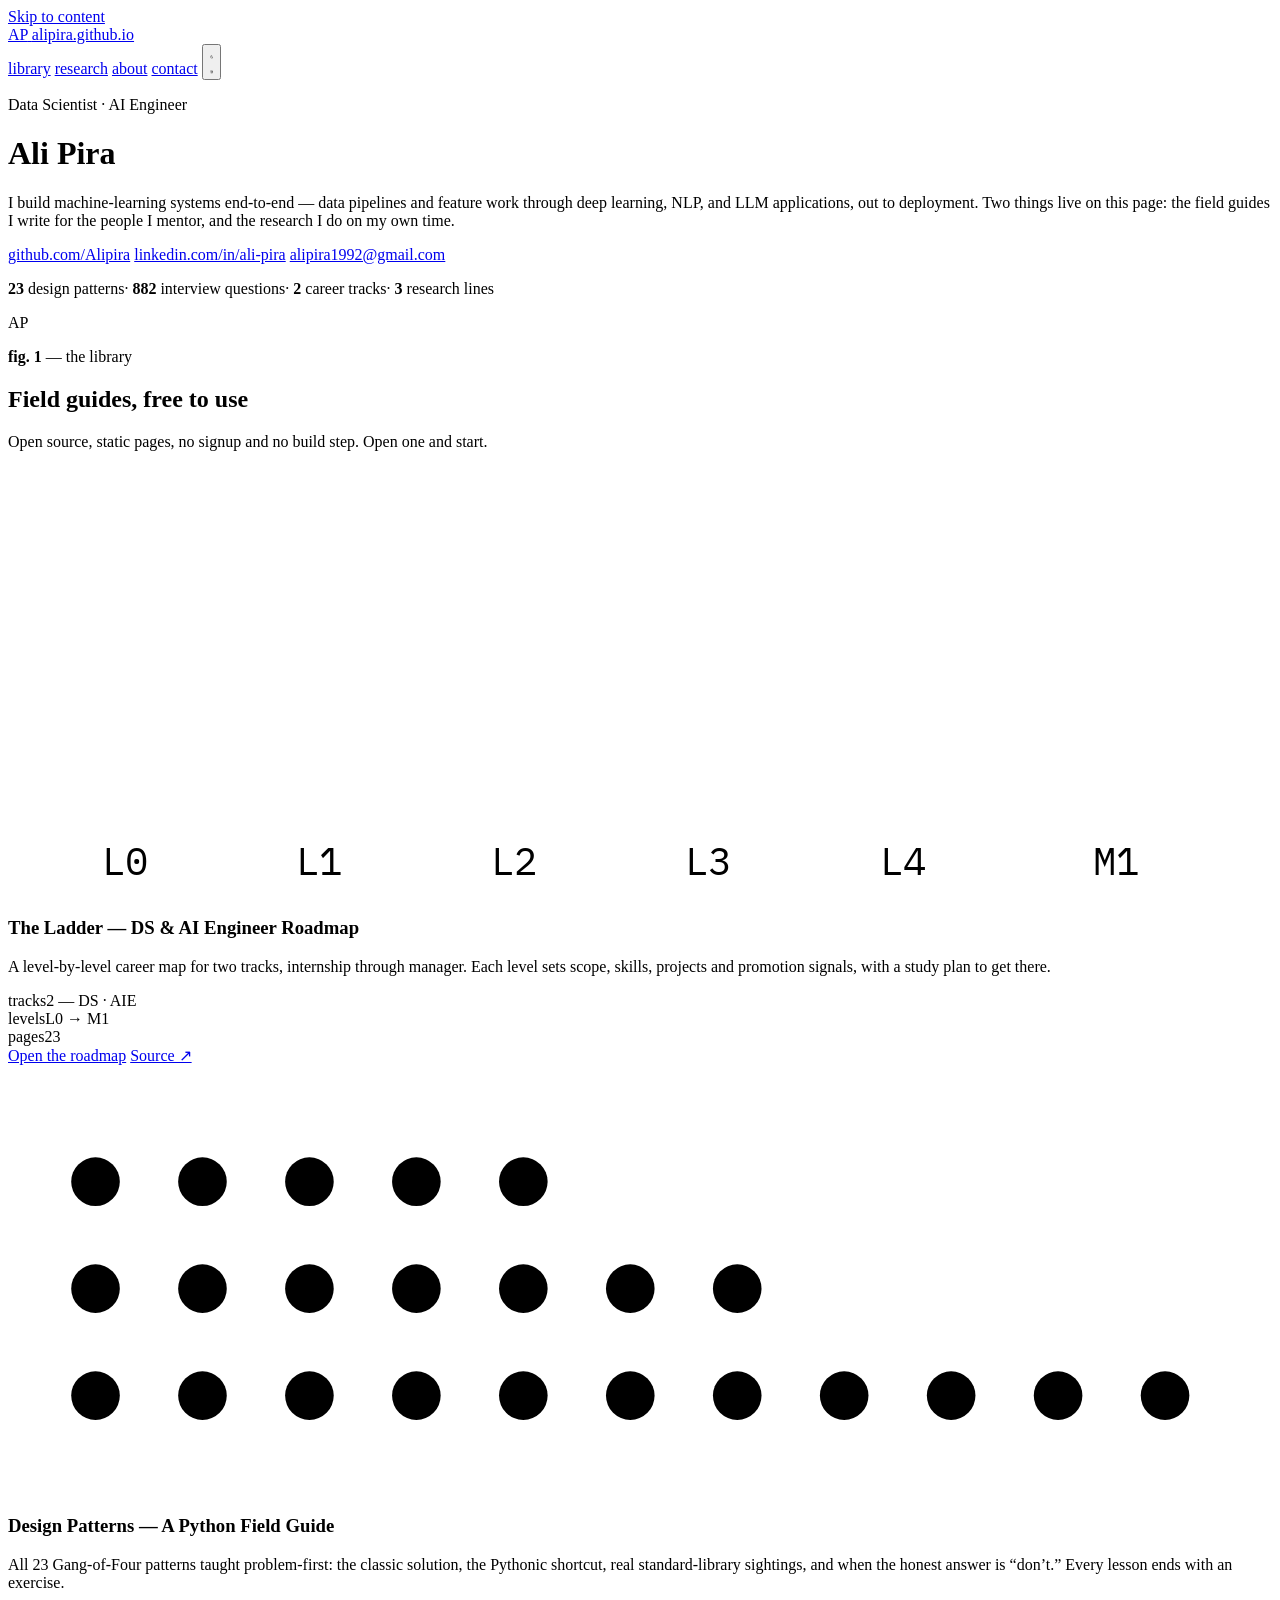
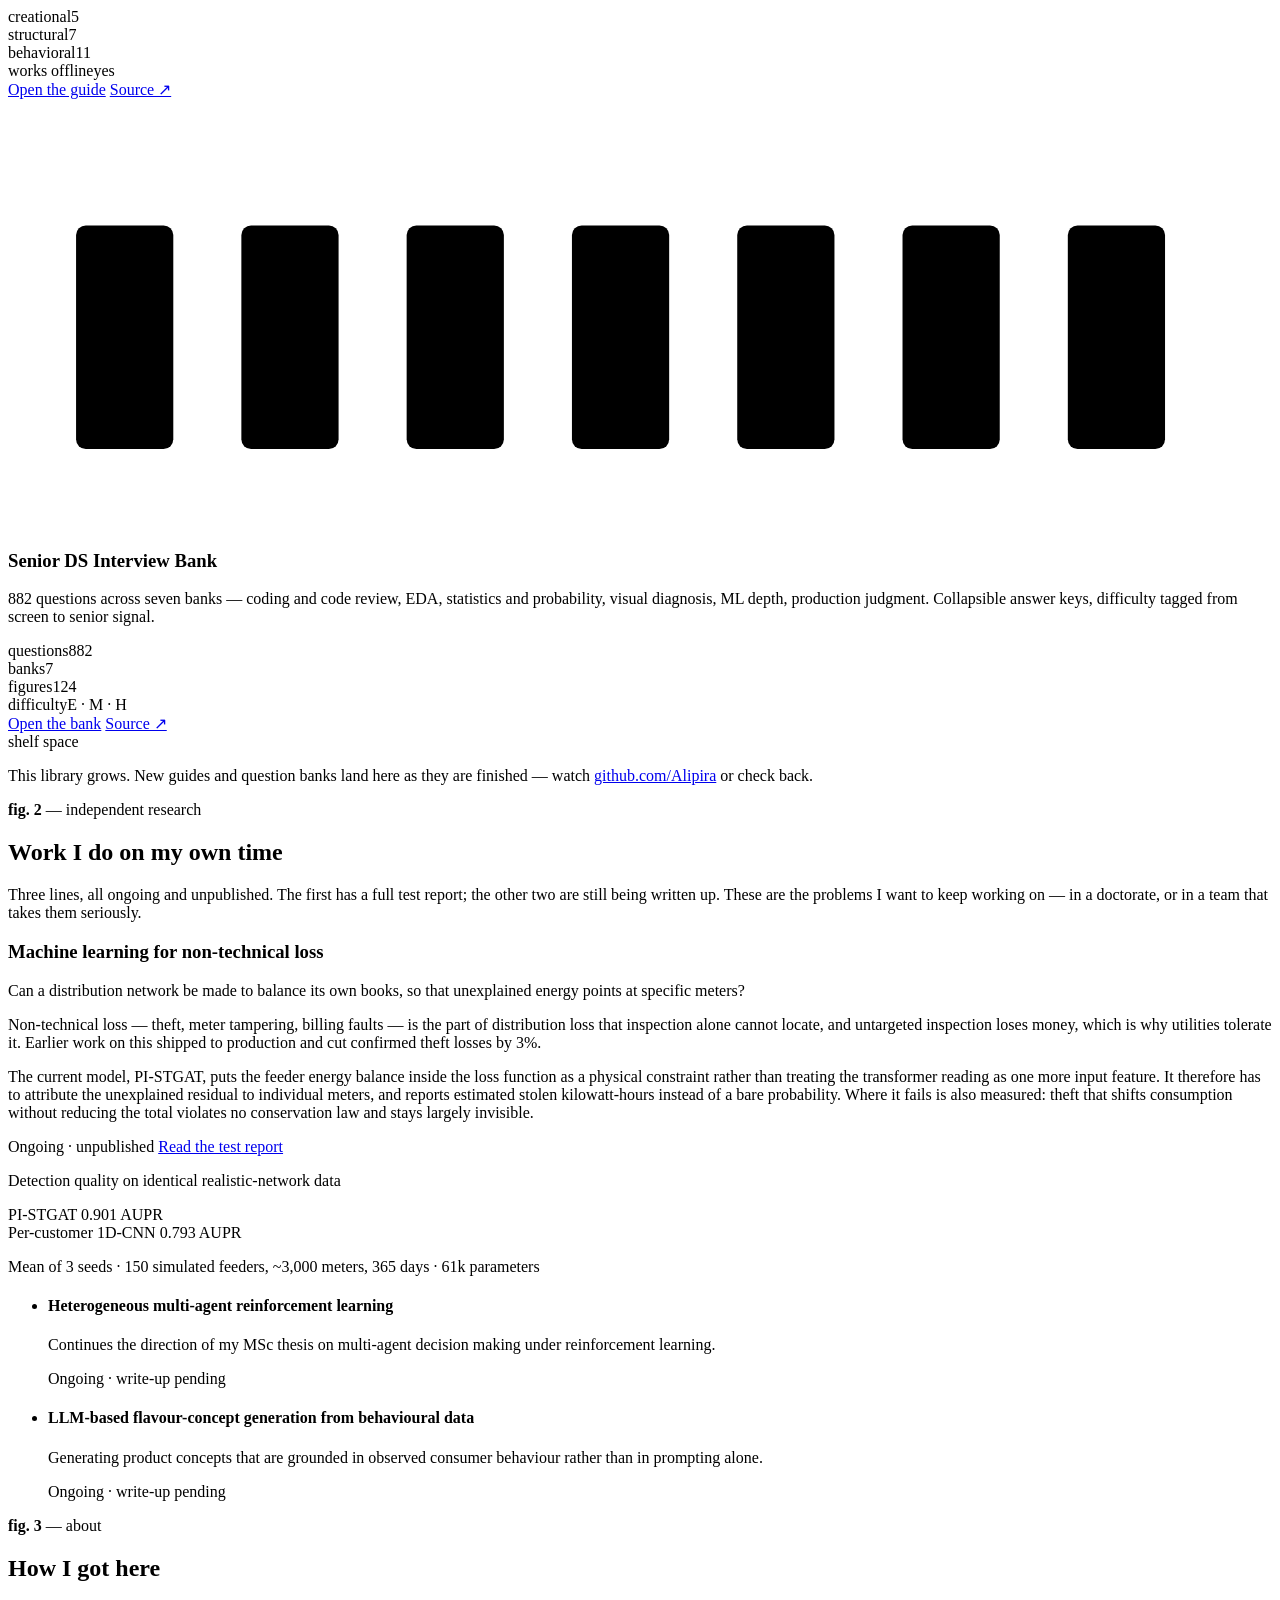
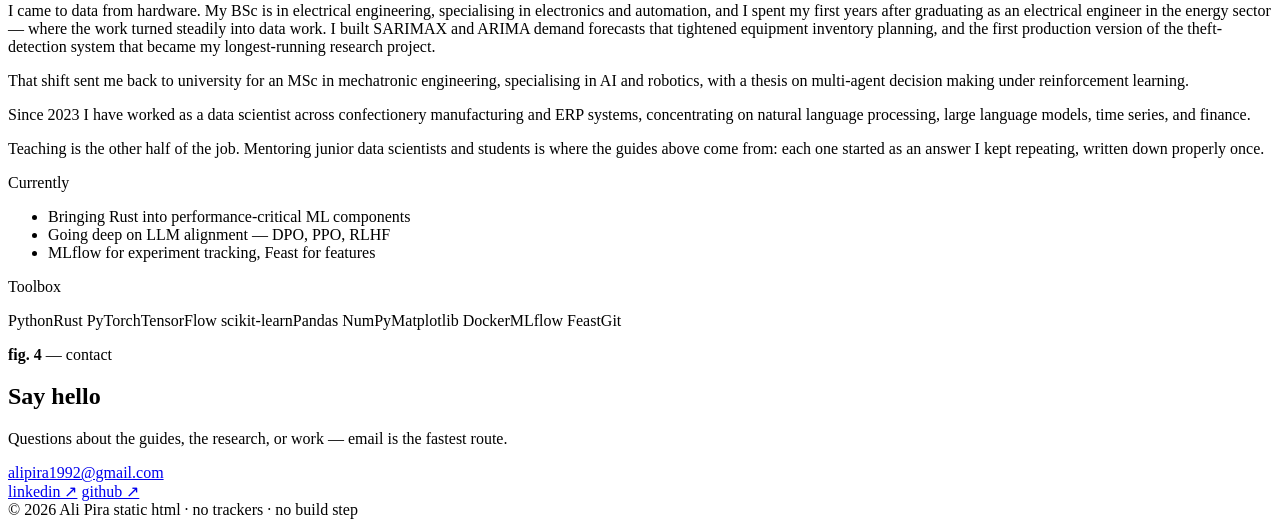
==== index.html @ 8efdfdc3 "update: info updated" ====
<!DOCTYPE html>
<html lang="en">
<head>
<meta charset="utf-8">
<meta name="viewport" content="width=device-width, initial-scale=1">
<title>Ali Pira — Data Scientist &amp; AI Engineer</title>
<meta name="description" content="Ali Pira builds machine-learning systems end-to-end and publishes free field guides: a DS/AI-engineer career roadmap, all 23 GoF design patterns in Python, an 882-question senior interview bank, plus independent research on electricity-theft detection.">
<meta property="og:title" content="Ali Pira — Data Scientist &amp; AI Engineer">
<meta property="og:description" content="Free open field guides and independent research: career roadmap, Python design patterns, senior interview bank, physics-informed theft detection.">
<meta property="og:url" content="https://alipira.github.io/">
<meta property="og:image" content="https://github.com/Alipira.png">
<meta property="og:type" content="website">
<meta name="theme-color" content="#F7F9FA" media="(prefers-color-scheme: light)">
<meta name="theme-color" content="#0C1218" media="(prefers-color-scheme: dark)">
<link rel="icon" href="data:image/svg+xml,%3Csvg xmlns='http://www.w3.org/2000/svg' viewBox='0 0 64 64'%3E%3Crect width='64' height='64' rx='14' fill='%230B7A72'/%3E%3Ctext x='32' y='42' font-family='Arial,sans-serif' font-size='28' font-weight='700' fill='white' text-anchor='middle'%3EAP%3C/text%3E%3C/svg%3E">
<link rel="preconnect" href="https://fonts.googleapis.com">
<link rel="preconnect" href="https://fonts.gstatic.com" crossorigin>
<link href="https://fonts.googleapis.com/css2?family=Bricolage+Grotesque:opsz,wght@12..96,600;12..96,800&family=IBM+Plex+Mono:wght@400;500&family=Newsreader:ital,opsz,wght@0,6..72,400;0,6..72,500;1,6..72,400&display=swap" rel="stylesheet">
<link rel="stylesheet" href="assets/site.css">
<link rel="stylesheet" href="assets/home.css">
</head>
<body>
<a class="skip" href="#main">Skip to content</a>

<header class="site-head">
  <div class="wrap">
    <a class="brand" href="#top" aria-label="Ali Pira — home">
      <span class="mark" aria-hidden="true">AP</span>
      <span class="path">alipira.github.io</span>
    </a>
    <nav class="site-nav" aria-label="Sections">
      <a href="#library">library</a>
      <a href="#research">research</a>
      <a href="#about">about</a>
      <a href="#contact">contact</a>
      <button class="theme-btn" aria-label="Toggle colour theme">
        <svg class="icon-moon" viewBox="0 0 24 24" fill="none" stroke="currentColor" stroke-width="2" stroke-linecap="round" stroke-linejoin="round" aria-hidden="true"><path d="M21 12.8A9 9 0 1 1 11.2 3a7 7 0 0 0 9.8 9.8z"/></svg>
        <svg class="icon-sun" viewBox="0 0 24 24" fill="none" stroke="currentColor" stroke-width="2" stroke-linecap="round" stroke-linejoin="round" aria-hidden="true"><circle cx="12" cy="12" r="4"/><path d="M12 2v2M12 20v2M4.9 4.9l1.4 1.4M17.7 17.7l1.4 1.4M2 12h2M20 12h2M4.9 19.1l1.4-1.4M17.7 6.3l1.4-1.4"/></svg>
      </button>
    </nav>
  </div>
</header>

<main id="main">

  <!-- ============================ HERO ============================ -->
  <div class="hero wrap" id="top">
    <div class="hero-grid">
      <div>
        <p class="role">Data Scientist · AI Engineer</p>
        <h1>Ali Pira</h1>
        <p class="lede">
          I build machine-learning systems end-to-end — data pipelines and
          feature work through deep learning, NLP, and LLM applications, out to
          deployment. Two things live on this page: the field guides I write for
          the people I mentor, and the research I do on my own time.
        </p>
        <div class="hero-links">
          <a href="https://github.com/Alipira">github.com/Alipira</a>
          <a href="https://www.linkedin.com/in/ali-pira/">linkedin.com/in/ali-pira</a>
          <a href="mailto:alipira1992@gmail.com">alipira1992@gmail.com</a>
        </div>
        <p class="stats">
          <span><b>23</b> design patterns</span><span class="sep">·</span>
          <span><b>882</b> interview questions</span><span class="sep">·</span>
          <span><b>2</b> career tracks</span><span class="sep">·</span>
          <span><b>3</b> research lines</span>
        </p>
      </div>
      <div class="avatar" aria-hidden="true">
        AP
        <img src="https://github.com/Alipira.png" alt="" onerror="this.remove()">
      </div>
    </div>
  </div>

  <!-- ========================== LIBRARY ===========================
       TO ADD A GUIDE: copy one <article class="card"> block below,
       swap the title, text, meta rows and the two links. The SVG
       glyph is optional — delete the .glyph div if you skip it.
       ============================================================== -->
  <section class="band" id="library">
    <div class="wrap">
      <p class="fig"><b>fig. 1</b> — the library</p>
      <h2>Field guides, free to use</h2>
      <p class="section-intro">
        Open source, static pages, no signup and no build step. Open one and start.
      </p>

      <div class="cards">

        <!-- The Ladder -->
        <article class="card reveal">
          <div class="glyph" aria-hidden="true">
            <svg viewBox="0 0 260 88" xmlns="http://www.w3.org/2000/svg">
              <path d="M10 62 H50 V52 H90 V42 H130 V32 H170 V22 H210 V12 H250" fill="none" stroke="var(--teal)" stroke-width="2.5"/>
              <path d="M10 70 H50 V60 H90 V50 H130 V40 H170 V30 H210 V20 H250" fill="none" stroke="var(--amber)" stroke-width="2.5" opacity=".85"/>
              <g fill="var(--muted)" font-family="IBM Plex Mono,monospace" font-size="8">
                <text x="24" y="84" text-anchor="middle">L0</text>
                <text x="64" y="84" text-anchor="middle">L1</text>
                <text x="104" y="84" text-anchor="middle">L2</text>
                <text x="144" y="84" text-anchor="middle">L3</text>
                <text x="184" y="84" text-anchor="middle">L4</text>
                <text x="228" y="84" text-anchor="middle">M1</text>
              </g>
            </svg>
          </div>
          <h3>The Ladder — DS &amp; AI Engineer Roadmap</h3>
          <p>
            A level-by-level career map for two tracks, internship through
            manager. Each level sets scope, skills, projects and promotion
            signals, with a study plan to get there.
          </p>
          <div class="meta">
            <div><span class="k">tracks</span><span>2 — DS · AIE</span></div>
            <div><span class="k">levels</span><span>L0 → M1</span></div>
            <div><span class="k">pages</span><span>23</span></div>
          </div>
          <div class="actions">
            <a class="btn btn-primary" href="https://alipira.github.io/data-scientist-ai-engineer-roadmap/">Open the roadmap</a>
            <a class="btn btn-ghost" href="https://github.com/Alipira/data-scientist-ai-engineer-roadmap">Source ↗</a>
          </div>
        </article>

        <!-- Design Patterns -->
        <article class="card reveal">
          <div class="glyph" aria-hidden="true">
            <svg viewBox="0 0 260 88" xmlns="http://www.w3.org/2000/svg">
              <g fill="var(--teal)">
                <circle cx="18" cy="24" r="5"/><circle cx="40" cy="24" r="5"/><circle cx="62" cy="24" r="5"/>
                <circle cx="84" cy="24" r="5"/><circle cx="106" cy="24" r="5"/>
              </g>
              <g fill="var(--amber)">
                <circle cx="18" cy="46" r="5"/><circle cx="40" cy="46" r="5"/><circle cx="62" cy="46" r="5"/>
                <circle cx="84" cy="46" r="5"/><circle cx="106" cy="46" r="5"/><circle cx="128" cy="46" r="5"/>
                <circle cx="150" cy="46" r="5"/>
              </g>
              <g fill="var(--muted)">
                <circle cx="18" cy="68" r="5"/><circle cx="40" cy="68" r="5"/><circle cx="62" cy="68" r="5"/>
                <circle cx="84" cy="68" r="5"/><circle cx="106" cy="68" r="5"/><circle cx="128" cy="68" r="5"/>
                <circle cx="150" cy="68" r="5"/><circle cx="172" cy="68" r="5"/><circle cx="194" cy="68" r="5"/>
                <circle cx="216" cy="68" r="5"/><circle cx="238" cy="68" r="5"/>
              </g>
            </svg>
          </div>
          <h3>Design Patterns — A Python Field Guide</h3>
          <p>
            All 23 Gang-of-Four patterns taught problem-first: the classic
            solution, the Pythonic shortcut, real standard-library sightings, and
            when the honest answer is “don’t.” Every lesson ends with an exercise.
          </p>
          <div class="meta">
            <div><span class="k">creational</span><span>5</span></div>
            <div><span class="k">structural</span><span>7</span></div>
            <div><span class="k">behavioral</span><span>11</span></div>
            <div><span class="k">works offline</span><span>yes</span></div>
          </div>
          <div class="actions">
            <a class="btn btn-primary" href="https://alipira.github.io/Design-Patterns-A-Python-field-guide-for-Data-Scientists/">Open the guide</a>
            <a class="btn btn-ghost" href="https://github.com/Alipira/Design-Patterns-A-Python-field-guide-for-Data-Scientists">Source ↗</a>
          </div>
        </article>

        <!-- Interview Bank -->
        <article class="card reveal">
          <div class="glyph" aria-hidden="true">
            <svg viewBox="0 0 260 88" xmlns="http://www.w3.org/2000/svg">
              <g fill="var(--teal-soft)" stroke="var(--teal)" stroke-width="1.5">
                <rect x="14" y="26" width="20" height="46" rx="2"/><rect x="48" y="26" width="20" height="46" rx="2"/>
                <rect x="82" y="26" width="20" height="46" rx="2"/><rect x="116" y="26" width="20" height="46" rx="2"/>
                <rect x="150" y="26" width="20" height="46" rx="2"/><rect x="184" y="26" width="20" height="46" rx="2"/>
                <rect x="218" y="26" width="20" height="46" rx="2"/>
              </g>
              <line x1="8" y1="74" x2="252" y2="74" stroke="var(--muted)" stroke-width="1"/>
            </svg>
          </div>
          <h3>Senior DS Interview Bank</h3>
          <p>
            882 questions across seven banks — coding and code review, EDA,
            statistics and probability, visual diagnosis, ML depth, production
            judgment. Collapsible answer keys, difficulty tagged from screen to
            senior signal.
          </p>
          <div class="meta">
            <div><span class="k">questions</span><span>882</span></div>
            <div><span class="k">banks</span><span>7</span></div>
            <div><span class="k">figures</span><span>124</span></div>
            <div><span class="k">difficulty</span><span>E · M · H</span></div>
          </div>
          <div class="actions">
            <a class="btn btn-primary" href="https://alipira.github.io/Code-Review-bank/">Open the bank</a>
            <a class="btn btn-ghost" href="https://github.com/Alipira/Code-Review-bank">Source ↗</a>
          </div>
        </article>

        <!-- Growth slot -->
        <article class="card card-ghost reveal">
          <span class="tag">shelf space</span>
          <p>
            This library grows. New guides and question banks land here as they
            are finished — watch <a href="https://github.com/Alipira">github.com/Alipira</a>
            or check back.
          </p>
        </article>

      </div>
    </div>
  </section>

  <!-- ========================== RESEARCH ==========================
       TO ADD A STUDY: copy the <article class="study"> block. The
       right-hand .panel is for one measured, like-for-like result —
       leave it out if there isn't one yet. Promote an entry from the
       "Also in progress" list when it has a report to link to.
       ============================================================== -->
  <section class="band" id="research">
    <div class="wrap">
      <p class="fig"><b>fig. 2</b> — independent research</p>
      <h2>Work I do on my own time</h2>
      <p class="section-intro">
        Three lines, all ongoing and unpublished. The first has a full test
        report; the other two are still being written up. These are the problems
        I want to keep working on — in a doctorate, or in a team that takes them
        seriously.
      </p>

      <article class="study reveal">
        <div>
          <h3>Machine learning for non-technical loss</h3>
          <p class="question">
            Can a distribution network be made to balance its own books, so that
            unexplained energy points at specific meters?
          </p>
          <p>
            Non-technical loss — theft, meter tampering, billing faults — is the
            part of distribution loss that inspection alone cannot locate, and
            untargeted inspection loses money, which is why utilities tolerate
            it. Earlier work on this shipped to production and cut confirmed
            theft losses by 3%.
          </p>
          <p>
            The current model, PI-STGAT, puts the feeder energy balance inside
            the loss function as a physical constraint rather than treating the
            transformer reading as one more input feature. It therefore has to
            attribute the unexplained residual to individual meters, and reports
            estimated stolen kilowatt-hours instead of a bare probability. Where
            it fails is also measured: theft that shifts consumption without
            reducing the total violates no conservation law and stays largely
            invisible.
          </p>
          <div class="study-foot">
            <span class="status">Ongoing · unpublished</span>
            <a class="btn btn-primary" href="research/non-technical-loss/">Read the test report</a>
          </div>
        </div>

        <aside class="panel">
          <p class="cap">Detection quality on identical realistic-network data</p>
          <div class="pbar">
            <span class="lab">PI-STGAT</span>
            <span class="track"><span class="fill" style="width:90.1%"></span></span>
            <span class="val">0.901 AUPR</span>
          </div>
          <div class="pbar">
            <span class="lab">Per-customer 1D-CNN</span>
            <span class="track"><span class="fill base" style="width:79.3%"></span></span>
            <span class="val">0.793 AUPR</span>
          </div>
          <p class="foot">
            Mean of 3 seeds · 150 simulated feeders, ~3,000 meters, 365 days ·
            61k parameters
          </p>
        </aside>
      </article>

      <ul class="also">
        <li>
          <h4>Heterogeneous multi-agent reinforcement learning</h4>
          <p>
            Continues the direction of my MSc thesis on multi-agent decision
            making under reinforcement learning.
          </p>
          <span class="status">Ongoing · write-up pending</span>
        </li>
        <li>
          <h4>LLM-based flavour-concept generation from behavioural data</h4>
          <p>
            Generating product concepts that are grounded in observed consumer
            behaviour rather than in prompting alone.
          </p>
          <span class="status">Ongoing · write-up pending</span>
        </li>
      </ul>
    </div>
  </section>

  <!-- =========================== ABOUT ============================ -->
  <section class="band" id="about">
    <div class="wrap">
      <p class="fig"><b>fig. 3</b> — about</p>
      <h2>How I got here</h2>
      <div class="about-grid">
        <div>
          <p>
            I came to data from hardware. My BSc is in electrical engineering,
            specialising in electronics and automation, and I spent my first
            years after graduating as an electrical engineer in the energy
            sector — where the work turned steadily into data work. I built
            SARIMAX and ARIMA demand forecasts that tightened equipment
            inventory planning, and the first production version of the
            theft-detection system that became my longest-running research
            project.
          </p>
          <p>
            That shift sent me back to university for an MSc in mechatronic
            engineering, specialising in AI and robotics, with a thesis on
            multi-agent decision making under reinforcement learning.
          </p>
          <p>
            Since 2023 I have worked as a data scientist across confectionery
            manufacturing and ERP systems, concentrating on natural language
            processing, large language models, time series, and finance.
          </p>
          <p>
            Teaching is the other half of the job. Mentoring junior data
            scientists and students is where the guides above come from: each
            one started as an answer I kept repeating, written down properly
            once.
          </p>
        </div>
        <div>
          <p class="mini">Currently</p>
          <ul class="now">
            <li>Bringing Rust into performance-critical ML components</li>
            <li>Going deep on LLM alignment — DPO, PPO, RLHF</li>
            <li>MLflow for experiment tracking, Feast for features</li>
          </ul>
          <p class="mini">Toolbox</p>
          <div class="chips">
            <span class="chip">Python</span><span class="chip">Rust</span>
            <span class="chip">PyTorch</span><span class="chip">TensorFlow</span>
            <span class="chip">scikit-learn</span><span class="chip">Pandas</span>
            <span class="chip">NumPy</span><span class="chip">Matplotlib</span>
            <span class="chip">Docker</span><span class="chip">MLflow</span>
            <span class="chip">Feast</span><span class="chip">Git</span>
          </div>
        </div>
      </div>
    </div>
  </section>

  <!-- ========================== CONTACT =========================== -->
  <section class="band" id="contact">
    <div class="wrap">
      <p class="fig"><b>fig. 4</b> — contact</p>
      <h2>Say hello</h2>
      <p class="section-intro">
        Questions about the guides, the research, or work — email is the fastest route.
      </p>
      <a class="email" href="mailto:alipira1992@gmail.com">alipira1992@gmail.com</a>
      <div class="contact-row">
        <a href="https://www.linkedin.com/in/ali-pira/">linkedin ↗</a>
        <a href="https://github.com/Alipira">github ↗</a>
      </div>
    </div>
  </section>

</main>

<footer class="site-foot">
  <div class="wrap">
    <span>© <span data-year>2026</span> Ali Pira</span>
    <span>static html · no trackers · no build step</span>
  </div>
</footer>

<script src="assets/site.js"></script>
</body>
</html>
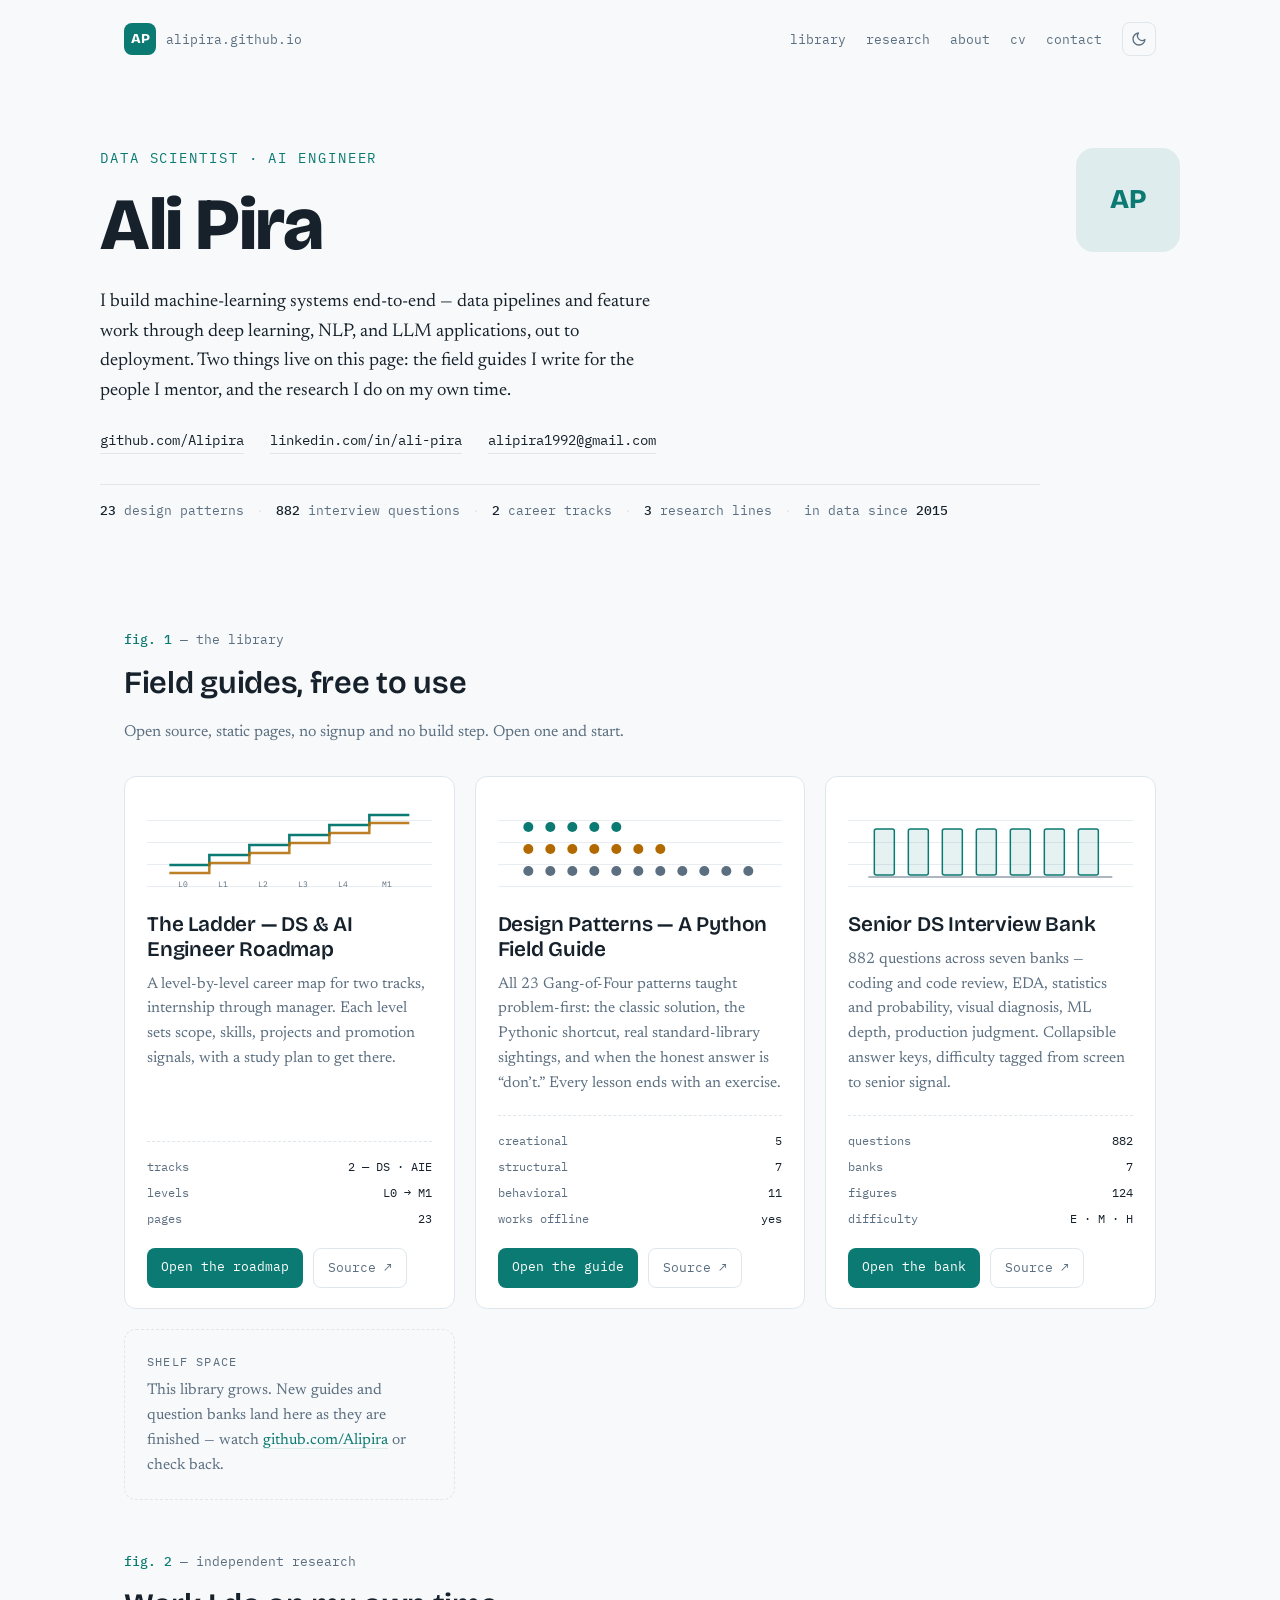
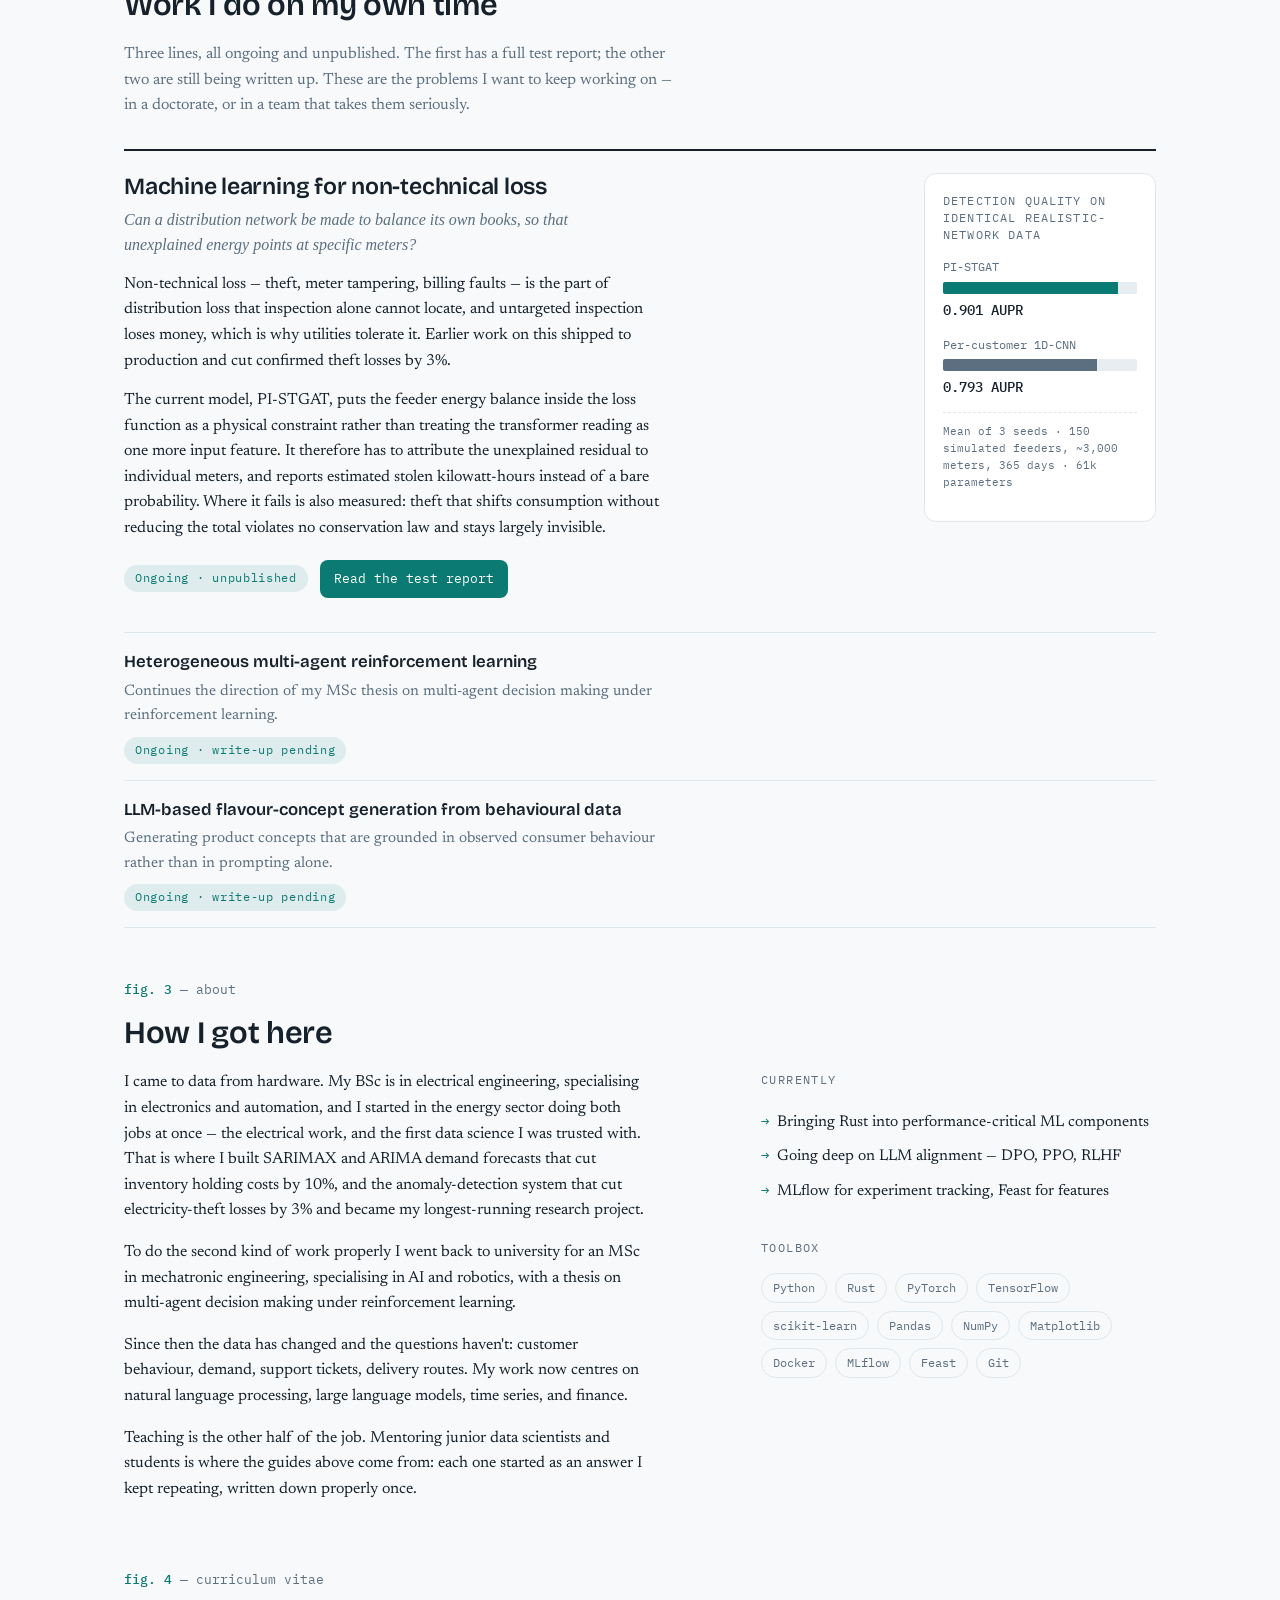
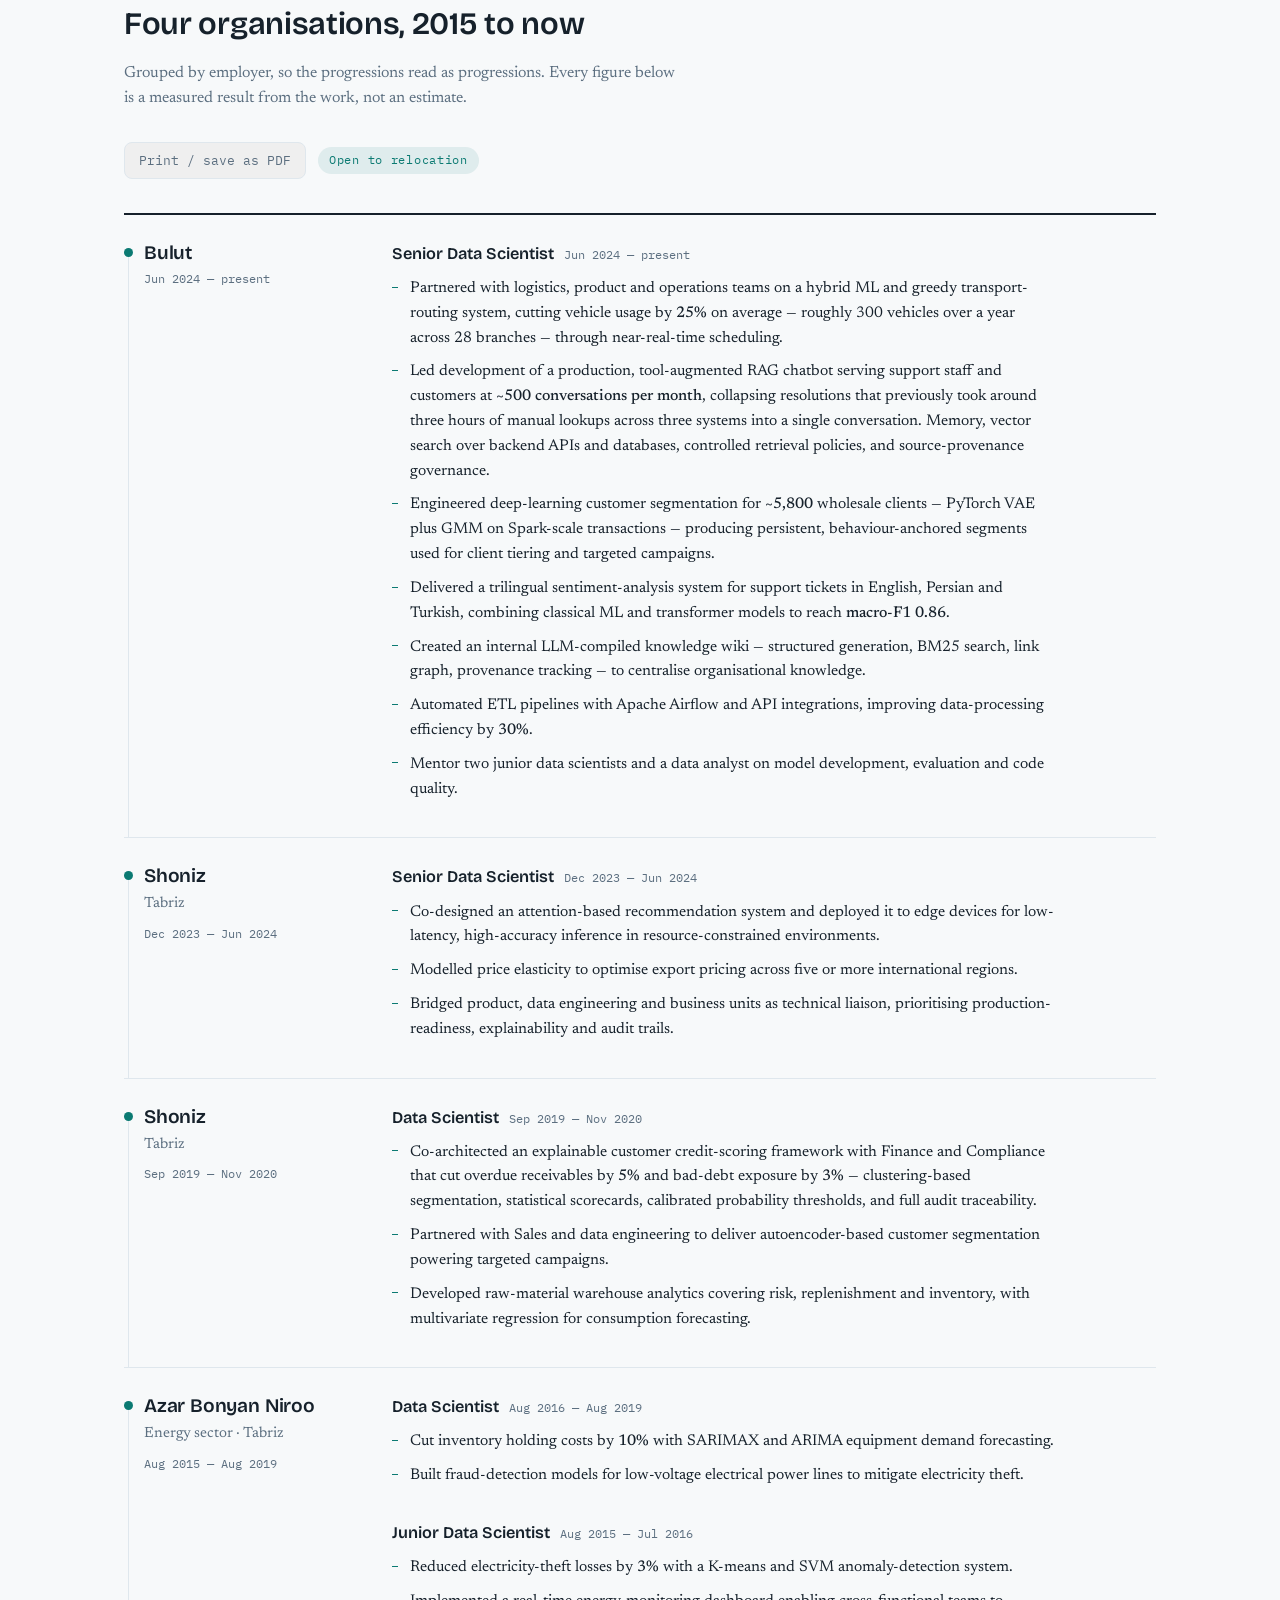
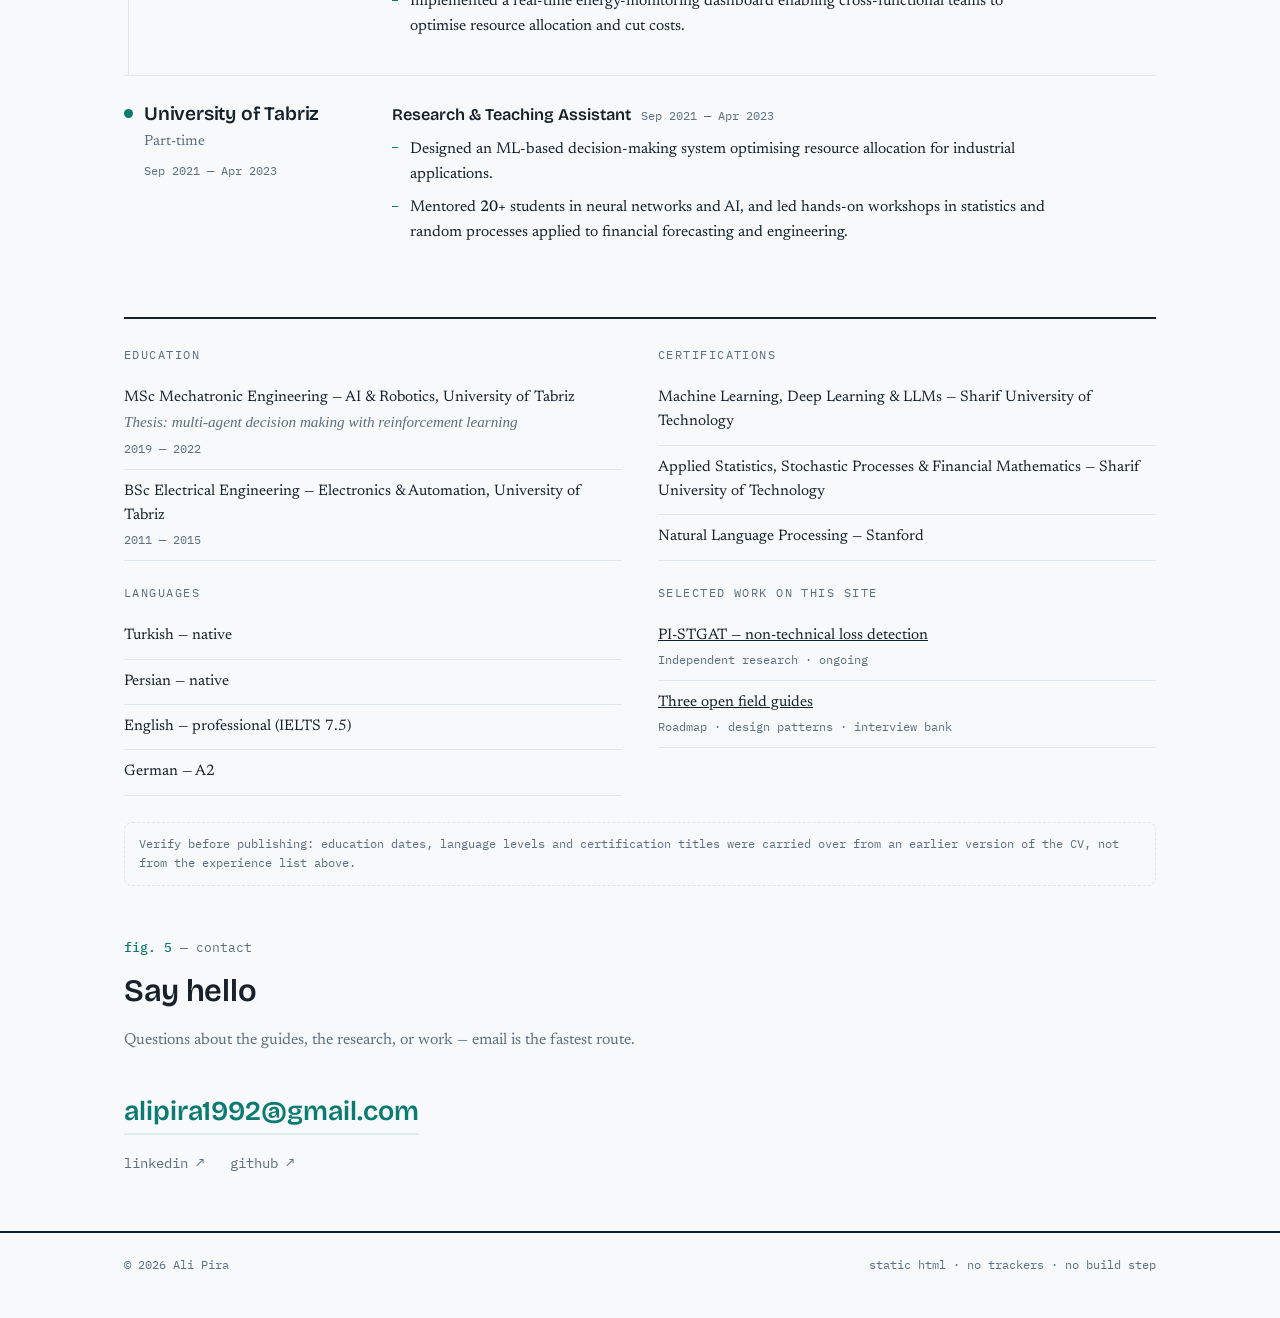
==== commit 35b714af: "update" ====
--- a/index.html
+++ b/index.html
@@ -18,6 +18,7 @@
 <link href="https://fonts.googleapis.com/css2?family=Bricolage+Grotesque:opsz,wght@12..96,600;12..96,800&family=IBM+Plex+Mono:wght@400;500&family=Newsreader:ital,opsz,wght@0,6..72,400;0,6..72,500;1,6..72,400&display=swap" rel="stylesheet">
 <link rel="stylesheet" href="assets/site.css">
 <link rel="stylesheet" href="assets/home.css">
+<link rel="stylesheet" href="assets/print.css" media="print">
 </head>
 <body>
 <a class="skip" href="#main">Skip to content</a>
@@ -32,6 +33,7 @@
       <a href="#library">library</a>
       <a href="#research">research</a>
       <a href="#about">about</a>
+      <a href="#cv">cv</a>
       <a href="#contact">contact</a>
       <button class="theme-btn" aria-label="Toggle colour theme">
         <svg class="icon-moon" viewBox="0 0 24 24" fill="none" stroke="currentColor" stroke-width="2" stroke-linecap="round" stroke-linejoin="round" aria-hidden="true"><path d="M21 12.8A9 9 0 1 1 11.2 3a7 7 0 0 0 9.8 9.8z"/></svg>
@@ -64,7 +66,8 @@
           <span><b>23</b> design patterns</span><span class="sep">·</span>
           <span><b>882</b> interview questions</span><span class="sep">·</span>
           <span><b>2</b> career tracks</span><span class="sep">·</span>
-          <span><b>3</b> research lines</span>
+          <span><b>3</b> research lines</span><span class="sep">·</span>
+          <span>in data since <b>2015</b></span>
         </p>
       </div>
       <div class="avatar" aria-hidden="true">
@@ -303,23 +306,24 @@
         <div>
           <p>
             I came to data from hardware. My BSc is in electrical engineering,
-            specialising in electronics and automation, and I spent my first
-            years after graduating as an electrical engineer in the energy
-            sector — where the work turned steadily into data work. I built
-            SARIMAX and ARIMA demand forecasts that tightened equipment
-            inventory planning, and the first production version of the
-            theft-detection system that became my longest-running research
-            project.
-          </p>
-          <p>
-            That shift sent me back to university for an MSc in mechatronic
-            engineering, specialising in AI and robotics, with a thesis on
-            multi-agent decision making under reinforcement learning.
-          </p>
-          <p>
-            Since 2023 I have worked as a data scientist across confectionery
-            manufacturing and ERP systems, concentrating on natural language
-            processing, large language models, time series, and finance.
+            specialising in electronics and automation, and I started in the
+            energy sector doing both jobs at once — the electrical work, and
+            the first data science I was trusted with. That is where I built
+            SARIMAX and ARIMA demand forecasts that cut inventory holding costs
+            by 10%, and the anomaly-detection system that cut electricity-theft
+            losses by 3% and became my longest-running research project.
+          </p>
+          <p>
+            To do the second kind of work properly I went back to university
+            for an MSc in mechatronic engineering, specialising in AI and
+            robotics, with a thesis on multi-agent decision making under
+            reinforcement learning.
+          </p>
+          <p>
+            Since then the data has changed and the questions haven't:
+            customer behaviour, demand, support tickets, delivery routes. My
+            work now centres on natural language processing, large language
+            models, time series, and finance.
           </p>
           <p>
             Teaching is the other half of the job. Mentoring junior data
@@ -349,10 +353,179 @@
     </div>
   </section>
 
+  <!-- ============================ CV ==============================
+       TO ADD A ROLE: if it's at a company already listed, add an
+       <article class="role-block"> inside that company's .roles div.
+       For a new employer, copy a whole <li class="post"> block.
+       The page prints as a clean CV — see assets/print.css.
+       ============================================================== -->
+  <section class="band" id="cv">
+    <div class="wrap">
+      <p class="fig"><b>fig. 4</b> — curriculum vitae</p>
+      <h2>Four organisations, 2015 to now</h2>
+      <p class="section-intro">
+        Grouped by employer, so the progressions read as progressions. Every
+        figure below is a measured result from the work, not an estimate.
+      </p>
+      <div class="cvtools">
+        <button class="btn btn-ghost" onclick="window.print()">Print / save as PDF</button>
+        <span class="status">Open to relocation</span>
+      </div>
+
+      <ol class="cv">
+
+        <li class="post reveal">
+          <div class="rail">
+            <h3>Bulut</h3>
+            <p class="span">Jun 2024 — present</p>
+          </div>
+          <div class="roles">
+            <article class="role-block">
+              <h4>Senior Data Scientist <span class="when">Jun 2024 — present</span></h4>
+              <ul>
+                <li>Partnered with logistics, product and operations teams on a hybrid ML and greedy transport-routing system, cutting vehicle usage by <b>25%</b> on average — roughly 300 vehicles over a year across 28 branches — through near-real-time scheduling.</li>
+                <li>Led development of a production, tool-augmented RAG chatbot serving support staff and customers at <b>~500 conversations per month</b>, collapsing resolutions that previously took around three hours of manual lookups across three systems into a single conversation. Memory, vector search over backend APIs and databases, controlled retrieval policies, and source-provenance governance.</li>
+                <li>Engineered deep-learning customer segmentation for <b>~5,800</b> wholesale clients — PyTorch VAE plus GMM on Spark-scale transactions — producing persistent, behaviour-anchored segments used for client tiering and targeted campaigns.</li>
+                <li>Delivered a trilingual sentiment-analysis system for support tickets in English, Persian and Turkish, combining classical ML and transformer models to reach <b>macro-F1 0.86</b>.</li>
+                <li>Created an internal LLM-compiled knowledge wiki — structured generation, BM25 search, link graph, provenance tracking — to centralise organisational knowledge.</li>
+                <li>Automated ETL pipelines with Apache Airflow and API integrations, improving data-processing efficiency by <b>30%</b>.</li>
+                <li>Mentor two junior data scientists and a data analyst on model development, evaluation and code quality.</li>
+              </ul>
+            </article>
+          </div>
+        </li>
+
+        <li class="post reveal">
+          <div class="rail">
+            <h3>Shoniz</h3>
+            <p class="org">Tabriz</p>
+            <p class="span">Dec 2023 — Jun 2024</p>
+          </div>
+          <div class="roles">
+            <article class="role-block">
+              <h4>Senior Data Scientist <span class="when">Dec 2023 — Jun 2024</span></h4>
+              <ul>
+                <li>Co-designed an attention-based recommendation system and deployed it to edge devices for low-latency, high-accuracy inference in resource-constrained environments.</li>
+                <li>Modelled price elasticity to optimise export pricing across five or more international regions.</li>
+                <li>Bridged product, data engineering and business units as technical liaison, prioritising production-readiness, explainability and audit trails.</li>
+              </ul>
+            </article>
+          </div>
+        </li>
+
+        <li class="post reveal">
+          <div class="rail">
+            <h3>Shoniz</h3>
+            <p class="org">Tabriz</p>
+            <p class="span">Sep 2019 — Nov 2020</p>
+          </div>
+          <div class="roles">
+            <article class="role-block">
+              <h4>Data Scientist <span class="when">Sep 2019 — Nov 2020</span></h4>
+              <ul>
+                <li>Co-architected an explainable customer credit-scoring framework with Finance and Compliance that cut overdue receivables by <b>5%</b> and bad-debt exposure by <b>3%</b> — clustering-based segmentation, statistical scorecards, calibrated probability thresholds, and full audit traceability.</li>
+                <li>Partnered with Sales and data engineering to deliver autoencoder-based customer segmentation powering targeted campaigns.</li>
+                <li>Developed raw-material warehouse analytics covering risk, replenishment and inventory, with multivariate regression for consumption forecasting.</li>
+              </ul>
+            </article>
+          </div>
+        </li>
+
+        <li class="post reveal">
+          <div class="rail">
+            <h3>Azar Bonyan Niroo</h3>
+            <p class="org">Energy sector · Tabriz</p>
+            <p class="span">Aug 2015 — Aug 2019</p>
+          </div>
+          <div class="roles">
+            <article class="role-block">
+              <h4>Data Scientist <span class="when">Aug 2016 — Aug 2019</span></h4>
+              <ul>
+                <li>Cut inventory holding costs by <b>10%</b> with SARIMAX and ARIMA equipment demand forecasting.</li>
+                <li>Built fraud-detection models for low-voltage electrical power lines to mitigate electricity theft.</li>
+              </ul>
+            </article>
+            <article class="role-block">
+              <h4>Junior Data Scientist <span class="when">Aug 2015 — Jul 2016</span></h4>
+              <ul>
+                <li>Reduced electricity-theft losses by <b>3%</b> with a K-means and SVM anomaly-detection system.</li>
+                <li>Implemented a real-time energy-monitoring dashboard enabling cross-functional teams to optimise resource allocation and cut costs.</li>
+              </ul>
+            </article>
+          </div>
+        </li>
+
+        <li class="post reveal">
+          <div class="rail">
+            <h3>University of Tabriz</h3>
+            <p class="org">Part-time</p>
+            <p class="span">Sep 2021 — Apr 2023</p>
+          </div>
+          <div class="roles">
+            <article class="role-block">
+              <h4>Research &amp; Teaching Assistant <span class="when">Sep 2021 — Apr 2023</span></h4>
+              <ul>
+                <li>Designed an ML-based decision-making system optimising resource allocation for industrial applications.</li>
+                <li>Mentored <b>20+</b> students in neural networks and AI, and led hands-on workshops in statistics and random processes applied to financial forecasting and engineering.</li>
+              </ul>
+            </article>
+          </div>
+        </li>
+
+      </ol>
+
+      <div class="credentials">
+        <div>
+          <p class="mini">Education</p>
+          <ul class="cred">
+            <li>
+              MSc Mechatronic Engineering — AI &amp; Robotics, University of Tabriz
+              <em>Thesis: multi-agent decision making with reinforcement learning</em>
+              <span class="when">2019 — 2022</span>
+            </li>
+            <li>
+              BSc Electrical Engineering — Electronics &amp; Automation, University of Tabriz
+              <span class="when">2011 — 2015</span>
+            </li>
+          </ul>
+          <p class="mini stacked">Languages</p>
+          <ul class="cred">
+            <li>Turkish — native</li>
+            <li>Persian — native</li>
+            <li>English — professional (IELTS 7.5)</li>
+            <li>German — A2</li>
+          </ul>
+        </div>
+        <div>
+          <p class="mini">Certifications</p>
+          <ul class="cred">
+            <li>Machine Learning, Deep Learning &amp; LLMs — Sharif University of Technology</li>
+            <li>Applied Statistics, Stochastic Processes &amp; Financial Mathematics — Sharif University of Technology</li>
+            <li>Natural Language Processing — Stanford</li>
+          </ul>
+          <p class="mini stacked">Selected work on this site</p>
+          <ul class="cred">
+            <li><a href="#research">PI-STGAT — non-technical loss detection</a><span class="when">Independent research · ongoing</span></li>
+            <li><a href="#library">Three open field guides</a><span class="when">Roadmap · design patterns · interview bank</span></li>
+          </ul>
+        </div>
+      </div>
+
+      <!-- Education, languages and certifications were carried over from earlier
+           drafts of Ali's CV rather than supplied with this experience list.
+           Verify them, then delete this note and the .verify block below. -->
+      <p class="verify">
+        Verify before publishing: education dates, language levels and certification
+        titles were carried over from an earlier version of the CV, not from the
+        experience list above.
+      </p>
+    </div>
+  </section>
+
   <!-- ========================== CONTACT =========================== -->
   <section class="band" id="contact">
     <div class="wrap">
-      <p class="fig"><b>fig. 4</b> — contact</p>
+      <p class="fig"><b>fig. 5</b> — contact</p>
       <h2>Say hello</h2>
       <p class="section-intro">
         Questions about the guides, the research, or work — email is the fastest route.
--- a/assets/site.css
+++ b/assets/site.css
@@ -0,0 +1,171 @@
+/* ============================================================
+   site.css — shared tokens and chrome for alipira.github.io
+   Every page links this file. Change a colour or a font once
+   here and the whole site follows.
+   ============================================================ */
+
+/* ---------- TOKENS ---------- */
+:root{
+  --bg:#F7F9FA;
+  --surface:#FFFFFF;
+  --ink:#16212B;
+  --muted:#5C6F80;
+  --line:#DFE7ED;
+  --grid:#E7EDF1;
+  --teal:#0B7A72;          /* accent, and "good" in data */
+  --amber:#B26A00;         /* second track */
+  --signal:#B4291F;        /* failure / negative only */
+  --teal-soft:rgba(11,122,114,.10);
+  --amber-soft:rgba(178,106,0,.12);
+  --signal-soft:rgba(180,41,31,.08);
+  --on-accent:#FFFFFF;     /* text on a teal fill */
+  --shadow:0 10px 28px rgba(22,33,43,.08);
+  --radius:12px;
+  --display:"Bricolage Grotesque",system-ui,"Segoe UI",sans-serif;
+  --prose:"Newsreader",Georgia,"Times New Roman",serif;
+  --mono:"IBM Plex Mono",ui-monospace,SFMono-Regular,Menlo,monospace;
+}
+[data-theme="dark"]{
+  --bg:#0C1218;
+  --surface:#121A23;
+  --ink:#E7EEF4;
+  --muted:#93A7B8;
+  --line:#223140;
+  --grid:#17222D;
+  --teal:#3ECBBB;
+  --amber:#F0A63C;
+  --signal:#F2685C;
+  --teal-soft:rgba(62,203,187,.12);
+  --amber-soft:rgba(240,166,60,.14);
+  --signal-soft:rgba(242,104,92,.12);
+  --on-accent:#0C1218;
+  --shadow:0 12px 30px rgba(0,0,0,.35);
+}
+@media (prefers-color-scheme: dark){
+  :root:not([data-theme="light"]){
+    --bg:#0C1218;
+    --surface:#121A23;
+    --ink:#E7EEF4;
+    --muted:#93A7B8;
+    --line:#223140;
+    --grid:#17222D;
+    --teal:#3ECBBB;
+    --amber:#F0A63C;
+    --signal:#F2685C;
+    --teal-soft:rgba(62,203,187,.12);
+    --amber-soft:rgba(240,166,60,.14);
+    --signal-soft:rgba(242,104,92,.12);
+    --on-accent:#0C1218;
+    --shadow:0 12px 30px rgba(0,0,0,.35);
+  }
+}
+
+/* ---------- BASE ---------- */
+*{box-sizing:border-box;margin:0;padding:0}
+html{scroll-behavior:smooth;-webkit-text-size-adjust:100%}
+body{
+  background:var(--bg);
+  color:var(--ink);
+  font-family:var(--prose);
+  font-size:16px;
+  line-height:1.6;
+  -webkit-font-smoothing:antialiased;
+}
+.wrap{max-width:1080px;margin:0 auto;padding:0 24px}
+a{color:inherit}
+::selection{background:var(--teal-soft)}
+:focus-visible{outline:2px solid var(--teal);outline-offset:3px;border-radius:4px}
+.mono{font-family:var(--mono);font-variant-numeric:tabular-nums}
+strong{font-weight:500}
+
+.skip{
+  position:absolute;left:-9999px;top:0;z-index:99;
+  background:var(--teal);color:var(--on-accent);
+  font-family:var(--mono);font-size:.85rem;padding:10px 16px;border-radius:0 0 8px 0;
+}
+.skip:focus{left:0}
+
+/* ---------- HEADER ---------- */
+.site-head{padding:22px 0}
+.site-head .wrap{display:flex;align-items:center;justify-content:space-between;gap:16px}
+.brand{display:flex;align-items:center;gap:10px;text-decoration:none;min-width:0}
+.brand .mark{
+  width:32px;height:32px;border-radius:8px;flex:0 0 auto;
+  background:var(--teal);color:var(--on-accent);
+  display:grid;place-items:center;
+  font-family:var(--display);font-weight:800;font-size:.85rem;
+}
+.brand .path{
+  font-family:var(--mono);font-size:.82rem;color:var(--muted);
+  white-space:nowrap;overflow:hidden;text-overflow:ellipsis;
+}
+.brand:hover .path{color:var(--teal)}
+.site-nav{display:flex;align-items:center;gap:20px}
+.site-nav a{font-family:var(--mono);font-size:.82rem;color:var(--muted);text-decoration:none}
+.site-nav a:hover{color:var(--teal)}
+.theme-btn{
+  background:none;border:1px solid var(--line);border-radius:8px;
+  width:34px;height:34px;flex:0 0 auto;
+  display:grid;place-items:center;cursor:pointer;color:var(--muted);
+}
+.theme-btn:hover{color:var(--teal);border-color:var(--teal)}
+.theme-btn svg{width:16px;height:16px}
+.icon-sun{display:none}
+[data-theme="dark"] .icon-moon{display:none}
+[data-theme="dark"] .icon-sun{display:block}
+@media (prefers-color-scheme: dark){
+  :root:not([data-theme="light"]) .icon-moon{display:none}
+  :root:not([data-theme="light"]) .icon-sun{display:block}
+}
+
+/* ---------- SECTION FURNITURE ---------- */
+.band{padding:52px 0 0}
+.fig{font-family:var(--mono);font-size:.8rem;color:var(--muted);margin-bottom:8px}
+.fig b{color:var(--teal);font-weight:500}
+h1,h2,h3{font-family:var(--display);letter-spacing:-.01em}
+h2{font-weight:600;font-size:clamp(1.5rem,3vw,1.95rem);margin-bottom:12px}
+h3{font-weight:600}
+.section-intro{color:var(--muted);max-width:62ch;margin-bottom:30px}
+.mini{
+  font-family:var(--mono);font-size:.75rem;letter-spacing:.12em;
+  text-transform:uppercase;color:var(--muted);margin-bottom:12px;
+}
+
+/* ---------- BUTTONS ---------- */
+.btn{
+  font-family:var(--mono);font-size:.8rem;text-decoration:none;
+  padding:9px 14px;border-radius:8px;display:inline-block;
+  transition:opacity .15s ease,border-color .15s ease,color .15s ease;
+}
+.btn-primary{background:var(--teal);color:var(--on-accent)}
+.btn-primary:hover{opacity:.88}
+.btn-ghost{border:1px solid var(--line);color:var(--muted)}
+.btn-ghost:hover{border-color:var(--teal);color:var(--teal)}
+
+/* ---------- CHIPS ---------- */
+.chips{display:flex;flex-wrap:wrap;gap:8px}
+.chip{
+  font-family:var(--mono);font-size:.76rem;color:var(--muted);
+  border:1px solid var(--line);border-radius:999px;padding:4px 11px;
+}
+.status{
+  font-family:var(--mono);font-size:.74rem;letter-spacing:.06em;
+  color:var(--teal);background:var(--teal-soft);
+  border-radius:999px;padding:4px 11px;display:inline-block;
+}
+
+/* ---------- FOOTER ---------- */
+.site-foot{border-top:2px solid var(--ink);margin-top:56px;padding:22px 0 44px}
+.site-foot .wrap{
+  display:flex;justify-content:space-between;flex-wrap:wrap;gap:10px;
+  font-family:var(--mono);font-size:.76rem;color:var(--muted);
+}
+
+/* ---------- MOTION ---------- */
+.reveal{opacity:0;transform:translateY(14px);transition:opacity .5s ease,transform .5s ease}
+.reveal.on{opacity:1;transform:none}
+@media (prefers-reduced-motion: reduce){
+  html{scroll-behavior:auto}
+  .reveal{opacity:1;transform:none;transition:none}
+  *{animation:none !important}
+}
--- a/assets/home.css
+++ b/assets/home.css
@@ -0,0 +1,202 @@
+/* ============================================================
+   home.css — styles used only by the hub page (index.html)
+   ============================================================ */
+
+/* ---------- HERO ---------- */
+.hero{padding:70px 0 56px}
+.hero-grid{display:grid;grid-template-columns:1fr auto;gap:36px;align-items:start}
+.role{
+  font-family:var(--mono);font-size:.85rem;letter-spacing:.14em;
+  text-transform:uppercase;color:var(--teal);margin-bottom:18px;
+}
+.hero h1{
+  font-weight:800;font-size:clamp(2.7rem,7.4vw,4.6rem);
+  line-height:1.02;letter-spacing:-.02em;margin-bottom:24px;
+}
+.lede{font-size:1.16rem;line-height:1.6;max-width:56ch;margin-bottom:24px}
+.avatar{
+  width:104px;height:104px;border-radius:18px;overflow:hidden;position:relative;
+  background:var(--teal-soft);display:grid;place-items:center;
+  font-family:var(--display);font-weight:800;font-size:1.7rem;color:var(--teal);
+}
+.avatar img{position:absolute;inset:0;width:100%;height:100%;object-fit:cover}
+.hero-links{display:flex;flex-wrap:wrap;gap:10px 26px;margin-bottom:30px}
+.hero-links a{
+  font-family:var(--mono);font-size:.85rem;text-decoration:none;
+  border-bottom:1px solid var(--line);padding-bottom:2px;
+}
+.hero-links a:hover{color:var(--teal);border-color:var(--teal)}
+.stats{
+  font-family:var(--mono);font-size:.8rem;color:var(--muted);
+  border-top:1px solid var(--line);padding-top:16px;
+  display:flex;flex-wrap:wrap;gap:6px 0;
+}
+.stats b{color:var(--ink);font-weight:500}
+.stats .sep{margin:0 12px;color:var(--line)}
+
+/* ---------- LIBRARY CARDS ---------- */
+.cards{display:grid;gap:20px;grid-template-columns:repeat(auto-fit,minmax(300px,1fr))}
+.card{
+  background:var(--surface);border:1px solid var(--line);border-radius:var(--radius);
+  padding:22px 22px 20px;display:flex;flex-direction:column;
+  transition:transform .25s ease,box-shadow .25s ease,border-color .25s ease;
+}
+.card:hover{transform:translateY(-3px);box-shadow:var(--shadow);border-color:var(--teal)}
+@media (prefers-reduced-motion: reduce){
+  .card{transition:none}
+  .card:hover{transform:none}
+}
+.glyph{
+  border-radius:8px;margin-bottom:18px;padding:4px 0;
+  background:repeating-linear-gradient(to bottom,transparent 0 21px,var(--grid) 21px 22px);
+}
+.glyph svg{display:block;width:100%;height:88px}
+.card h3{font-size:1.3rem;line-height:1.2;margin-bottom:10px}
+.card p{font-size:.97rem;color:var(--muted);margin-bottom:18px}
+.meta{
+  font-family:var(--mono);font-size:.78rem;
+  border-top:1px dashed var(--line);margin-top:auto;padding-top:12px;margin-bottom:16px;
+}
+.meta div{display:flex;justify-content:space-between;gap:12px;padding:3px 0}
+.meta .k{color:var(--muted)}
+.actions{display:flex;gap:10px;flex-wrap:wrap}
+
+.card-ghost{border:1.5px dashed var(--line);background:transparent;gap:8px;justify-content:center}
+.card-ghost:hover{transform:none;box-shadow:none;border-color:var(--muted)}
+.card-ghost .tag{
+  font-family:var(--mono);font-size:.75rem;letter-spacing:.1em;
+  text-transform:uppercase;color:var(--muted);
+}
+.card-ghost p{margin:0}
+.card-ghost a{color:var(--teal);text-decoration:none;border-bottom:1px solid var(--teal-soft)}
+.card-ghost a:hover{border-color:var(--teal)}
+
+/* ---------- RESEARCH ---------- */
+.study{
+  border-top:2px solid var(--ink);padding-top:22px;
+  display:grid;grid-template-columns:1fr 232px;gap:36px;
+}
+.study h3{font-size:1.45rem;line-height:1.2;margin-bottom:6px}
+.question{
+  font-style:italic;color:var(--muted);font-size:1.05rem;margin-bottom:16px;max-width:52ch;
+}
+.study p{max-width:60ch;margin-bottom:14px;font-size:1rem}
+.study-foot{display:flex;flex-wrap:wrap;align-items:center;gap:12px;margin-top:18px}
+
+/* measured-result panel: two bars, same data, same axis */
+.panel{
+  border:1px solid var(--line);border-radius:var(--radius);
+  background:var(--surface);padding:18px 18px 16px;align-self:start;
+}
+.panel .cap{
+  font-family:var(--mono);font-size:.72rem;letter-spacing:.1em;
+  text-transform:uppercase;color:var(--muted);margin-bottom:14px;line-height:1.5;
+}
+.pbar{margin-bottom:14px}
+.pbar .lab{font-family:var(--mono);font-size:.76rem;color:var(--muted);display:block;margin-bottom:5px}
+.pbar .track{display:block;height:12px;background:var(--grid);border-radius:2px;overflow:hidden}
+.pbar .fill{display:block;height:100%;background:var(--teal)}
+.pbar .fill.base{background:var(--muted)}
+.pbar .val{font-family:var(--mono);font-size:.86rem;font-weight:500;margin-top:5px;display:block}
+.panel .foot{
+  font-family:var(--mono);font-size:.7rem;color:var(--muted);
+  border-top:1px dashed var(--line);padding-top:10px;line-height:1.5;
+}
+
+.also{list-style:none;margin-top:34px;border-top:1px solid var(--line)}
+.also li{padding:16px 0;border-bottom:1px solid var(--line)}
+.also h4{font-family:var(--display);font-weight:600;font-size:1.05rem;margin-bottom:4px}
+.also p{color:var(--muted);font-size:.95rem;max-width:62ch}
+.also .status{margin-top:8px}
+
+/* ---------- ABOUT + CONTACT ---------- */
+.about-grid{display:grid;grid-template-columns:1.2fr .8fr;gap:44px}
+.about-grid p{max-width:58ch;margin-bottom:16px}
+.now{list-style:none;margin-bottom:28px}
+.now li{padding:5px 0;font-size:.97rem}
+.now li::before{content:"→ ";font-family:var(--mono);color:var(--teal);font-size:.85rem}
+.email{
+  display:inline-block;font-family:var(--display);font-weight:600;
+  font-size:clamp(1.2rem,3vw,1.7rem);color:var(--teal);text-decoration:none;
+  border-bottom:2px solid var(--teal-soft);margin:6px 0 18px;
+}
+.email:hover{border-color:var(--teal)}
+.contact-row{display:flex;gap:26px;flex-wrap:wrap}
+.contact-row a{font-family:var(--mono);font-size:.85rem;color:var(--muted);text-decoration:none}
+.contact-row a:hover{color:var(--teal)}
+
+/* ---------- RESPONSIVE ---------- */
+@media (max-width:820px){
+  .study{grid-template-columns:1fr;gap:24px}
+  .panel{max-width:420px}
+}
+@media (max-width:760px){
+  .hero{padding:48px 0 44px}
+  .hero-grid{grid-template-columns:1fr}
+  .hero-grid .avatar{order:-1}
+  .about-grid{grid-template-columns:1fr;gap:28px}
+  .site-nav a[href="#about"],
+  .site-nav a[href="#contact"]{display:none}
+}
+
+/* ============================================================
+   CV
+   Companies are the outer unit, roles nest inside them, so a
+   promotion reads as a promotion instead of two separate jobs.
+   ============================================================ */
+.cvtools{display:flex;flex-wrap:wrap;gap:12px;align-items:center;margin-bottom:34px}
+.cv{list-style:none}
+.post{
+  display:grid;grid-template-columns:236px 1fr;gap:32px;
+  padding:26px 0;border-top:1px solid var(--line);
+}
+.post:first-child{border-top:2px solid var(--ink)}
+.rail{position:relative;padding-left:20px}
+.rail::before{
+  content:"";position:absolute;left:4px;top:9px;bottom:-26px;
+  width:1px;background:var(--line);
+}
+.post:last-child .rail::before{bottom:auto;height:0}
+.rail::after{
+  content:"";position:absolute;left:0;top:7px;
+  width:9px;height:9px;border-radius:50%;
+  background:var(--teal);
+}
+.rail h3{font-size:1.2rem;line-height:1.25;margin-bottom:4px}
+.rail .org{font-size:.92rem;color:var(--muted);margin-bottom:8px}
+.rail .span{font-family:var(--mono);font-size:.76rem;color:var(--muted)}
+.roles{display:grid;gap:22px}
+.role-block h4{
+  font-family:var(--display);font-weight:600;font-size:1.02rem;
+  display:flex;flex-wrap:wrap;gap:10px;align-items:baseline;margin-bottom:10px;
+}
+.role-block h4 .when{
+  font-family:var(--mono);font-size:.74rem;font-weight:400;color:var(--muted);
+}
+.role-block ul{list-style:none}
+.role-block li{
+  position:relative;padding:0 0 9px 18px;font-size:.97rem;max-width:74ch;
+}
+.role-block li::before{
+  content:"";position:absolute;left:0;top:.62em;
+  width:6px;height:1px;background:var(--teal);
+}
+.role-block li b{font-weight:500;color:var(--ink)}
+
+.credentials{display:grid;grid-template-columns:1fr 1fr;gap:36px;margin-top:36px;
+  border-top:2px solid var(--ink);padding-top:26px}
+.cred li{padding:10px 0;border-bottom:1px solid var(--line);font-size:.95rem;list-style:none}
+.cred li .when{font-family:var(--mono);font-size:.74rem;color:var(--muted);display:block;margin-top:3px}
+.cred li em{font-style:italic;color:var(--muted)}
+.verify{
+  font-family:var(--mono);font-size:.74rem;color:var(--muted);
+  border:1px dashed var(--line);border-radius:8px;padding:12px 14px;margin-top:26px;
+}
+
+@media (max-width:820px){
+  .post{grid-template-columns:1fr;gap:18px}
+  .rail::before{display:none}
+  .credentials{grid-template-columns:1fr;gap:26px}
+}
+
+.mini.stacked{margin-top:22px}
--- a/assets/print.css
+++ b/assets/print.css
@@ -0,0 +1,52 @@
+/* ============================================================
+   print.css — turns the hub page into a printable CV.
+   Browser → Print → Save as PDF gives a clean document: name,
+   contact line, profile, experience, credentials. Everything
+   else on the page is dropped.
+   ============================================================ */
+@media print{
+  :root{
+    --bg:#fff; --surface:#fff; --ink:#000; --muted:#444;
+    --line:#bbb; --grid:#ddd; --teal:#000; --amber:#000;
+    --teal-soft:transparent; --on-accent:#000;
+  }
+  html,body{background:#fff !important;color:#000;font-size:10.5pt}
+  .wrap{max-width:none;padding:0}
+
+  /* drop everything that isn't the CV */
+  .site-head, .site-foot, #library, #research, #contact,
+  .avatar, .stats, .fig, .cvtools, .skip, .verify{display:none !important}
+
+  .hero{padding:0 0 12pt}
+  .hero-grid{display:block}
+  .hero h1{font-size:24pt;margin-bottom:4pt}
+  .role{font-size:9pt;letter-spacing:.1em;margin-bottom:8pt;color:#000}
+  .lede{display:none}
+  .hero-links{gap:0 14pt;margin:0;border-top:1px solid #bbb;padding-top:8pt}
+  .hero-links a{border:0;font-size:9pt}
+
+  .band{padding:14pt 0 0}
+  h2{font-size:13pt;margin-bottom:6pt;border-bottom:1px solid #000;padding-bottom:3pt}
+  .section-intro{display:none}
+
+  .about-grid{display:block}
+  .about-grid p{max-width:none;margin-bottom:6pt}
+  .now{margin-bottom:10pt}
+  .mini{margin-top:10pt}
+  .chip{border-color:#999}
+
+  .post{
+    grid-template-columns:150pt 1fr;gap:14pt;padding:10pt 0;
+    break-inside:avoid;page-break-inside:avoid;
+  }
+  .rail{padding-left:0}
+  .rail::before,.rail::after{display:none}
+  .rail h3{font-size:11pt}
+  .role-block{break-inside:avoid;page-break-inside:avoid}
+  .role-block li{padding-bottom:4pt;max-width:none}
+  .role-block li::before{background:#000}
+  .credentials{gap:14pt}
+
+  a{text-decoration:none;color:#000}
+  .reveal{opacity:1 !important;transform:none !important}
+}
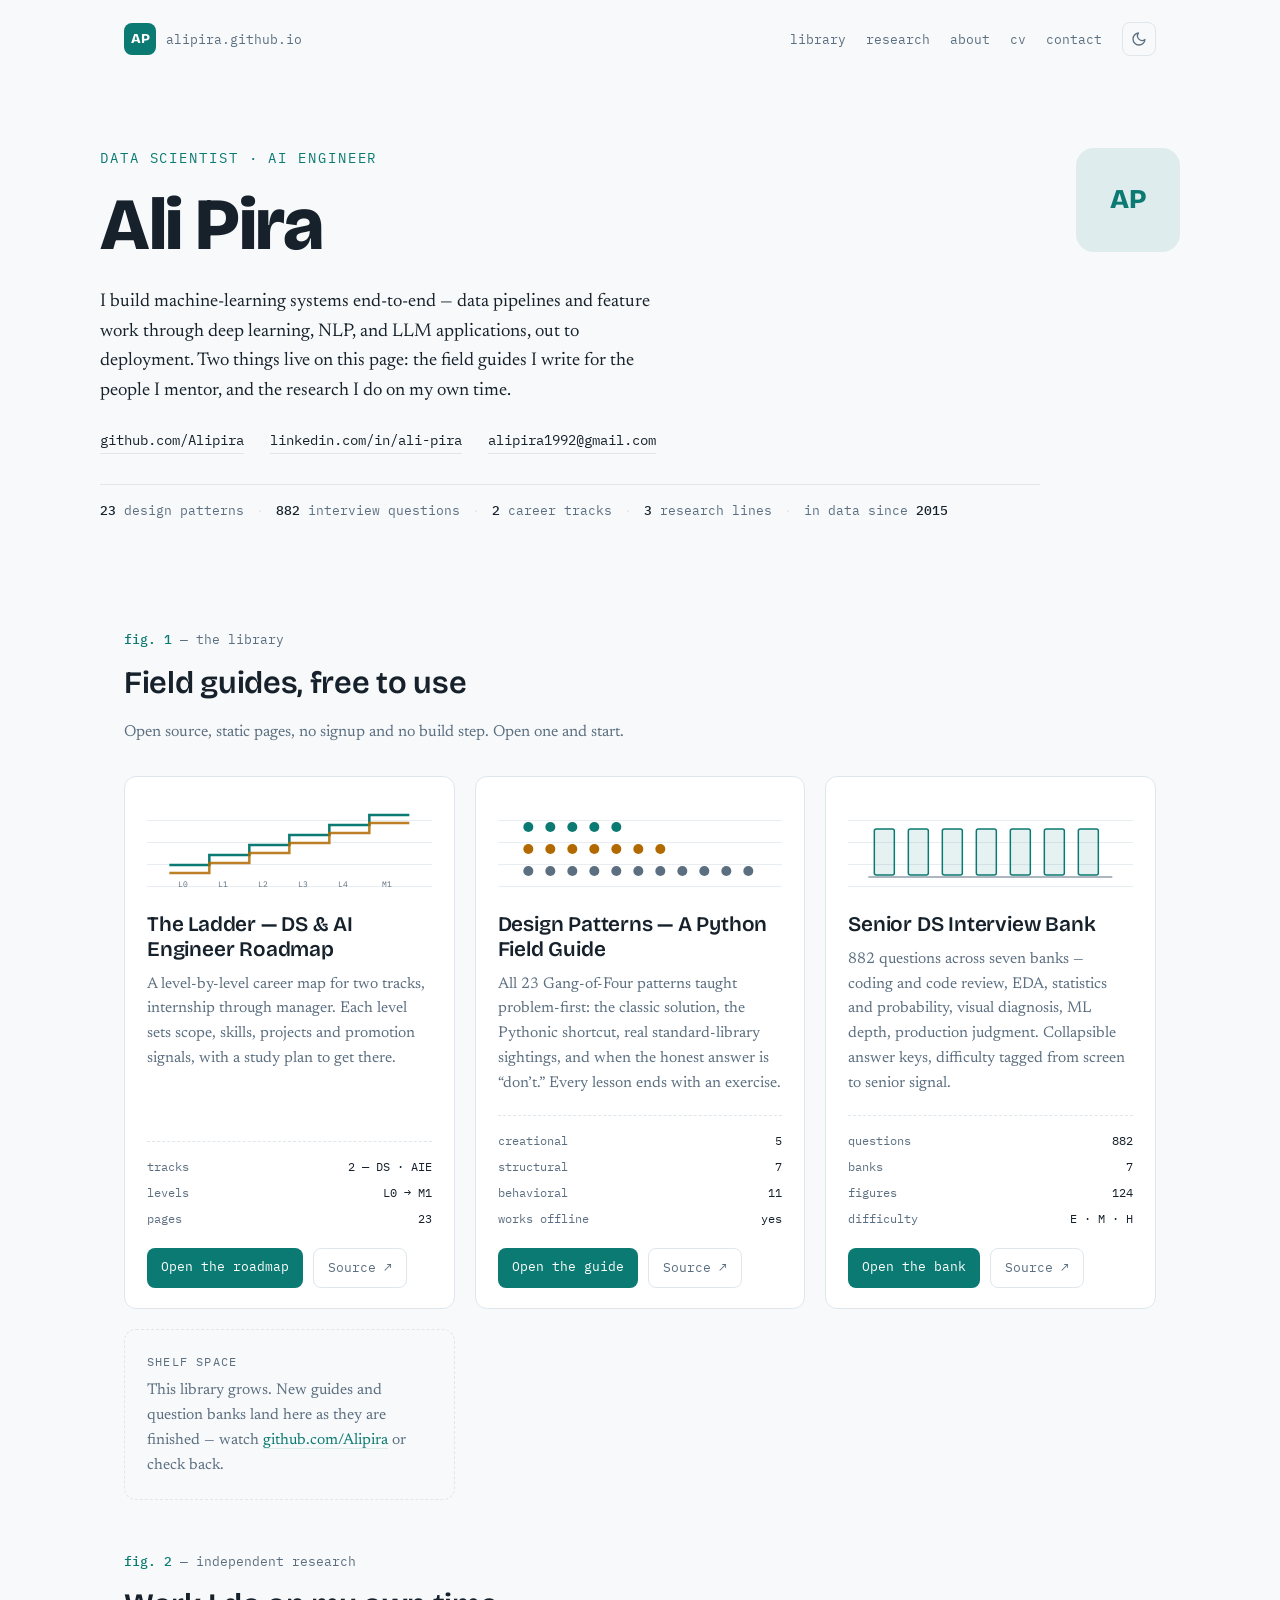
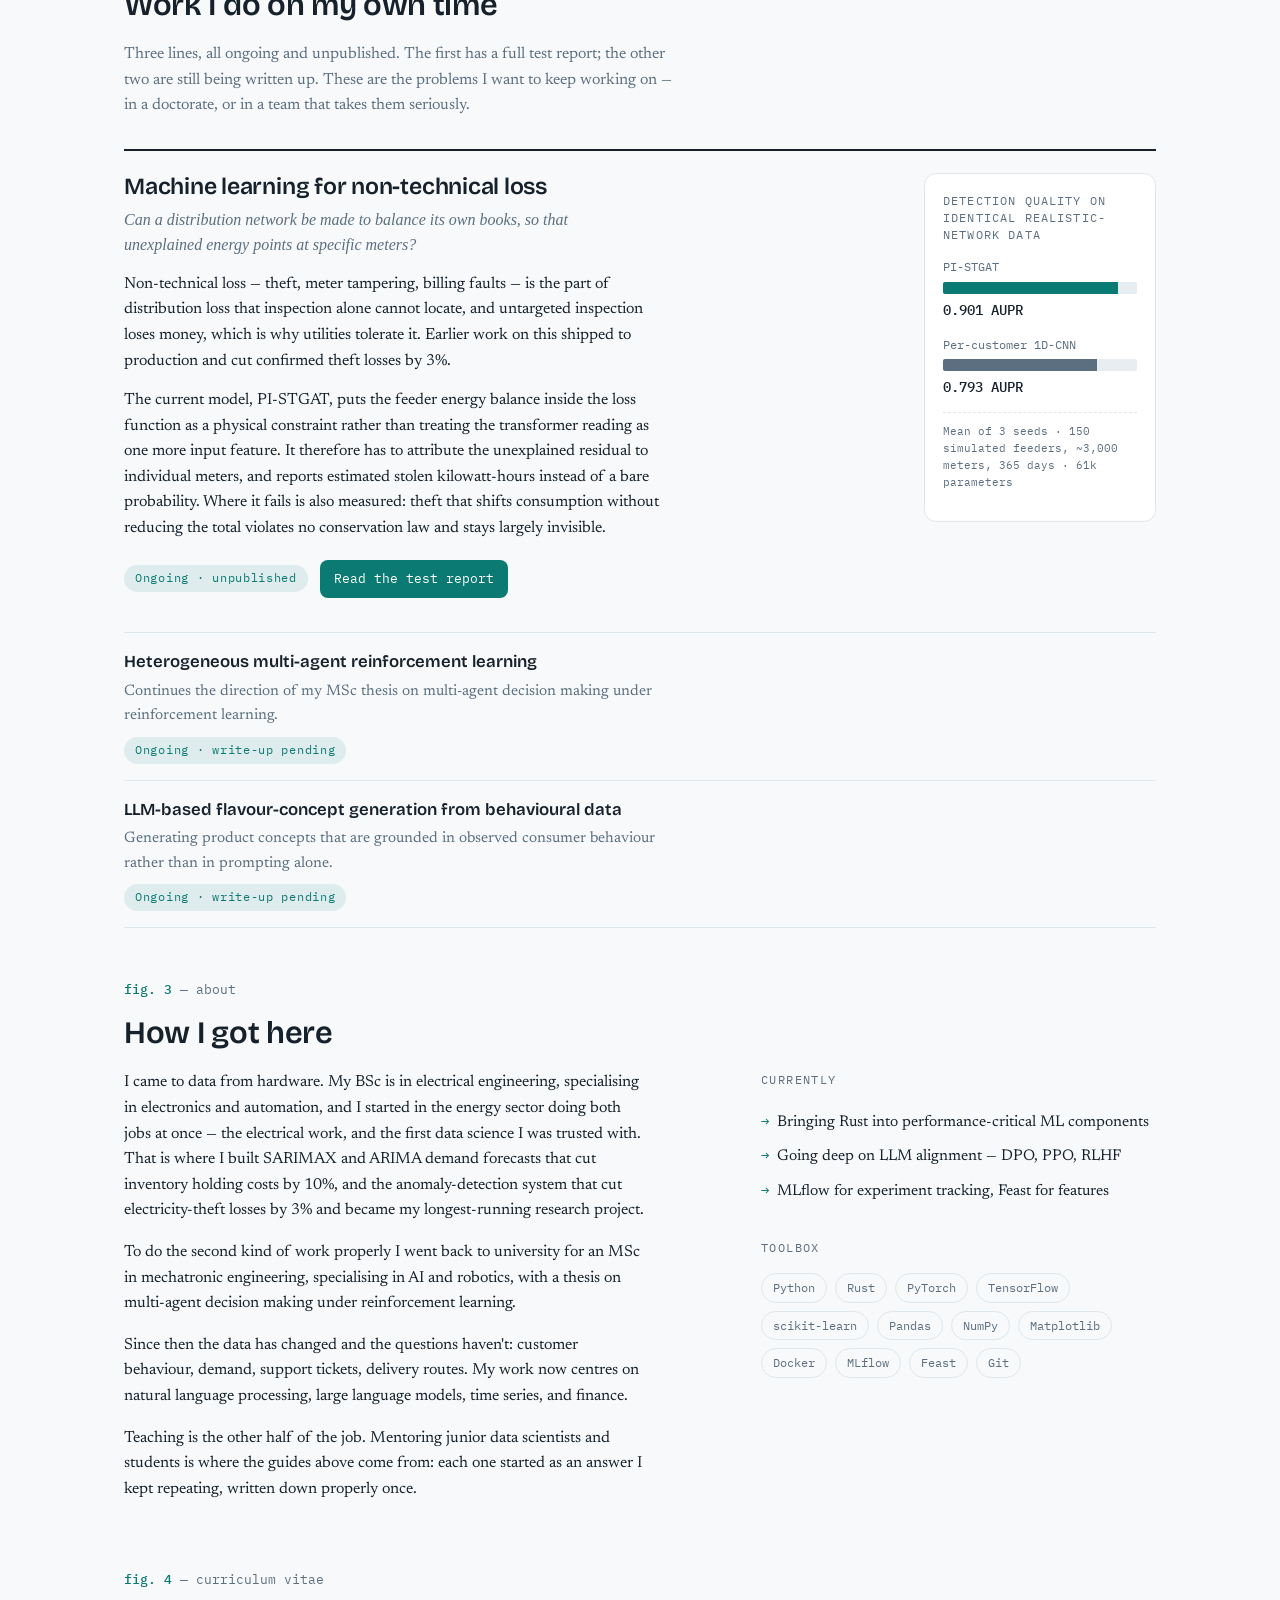
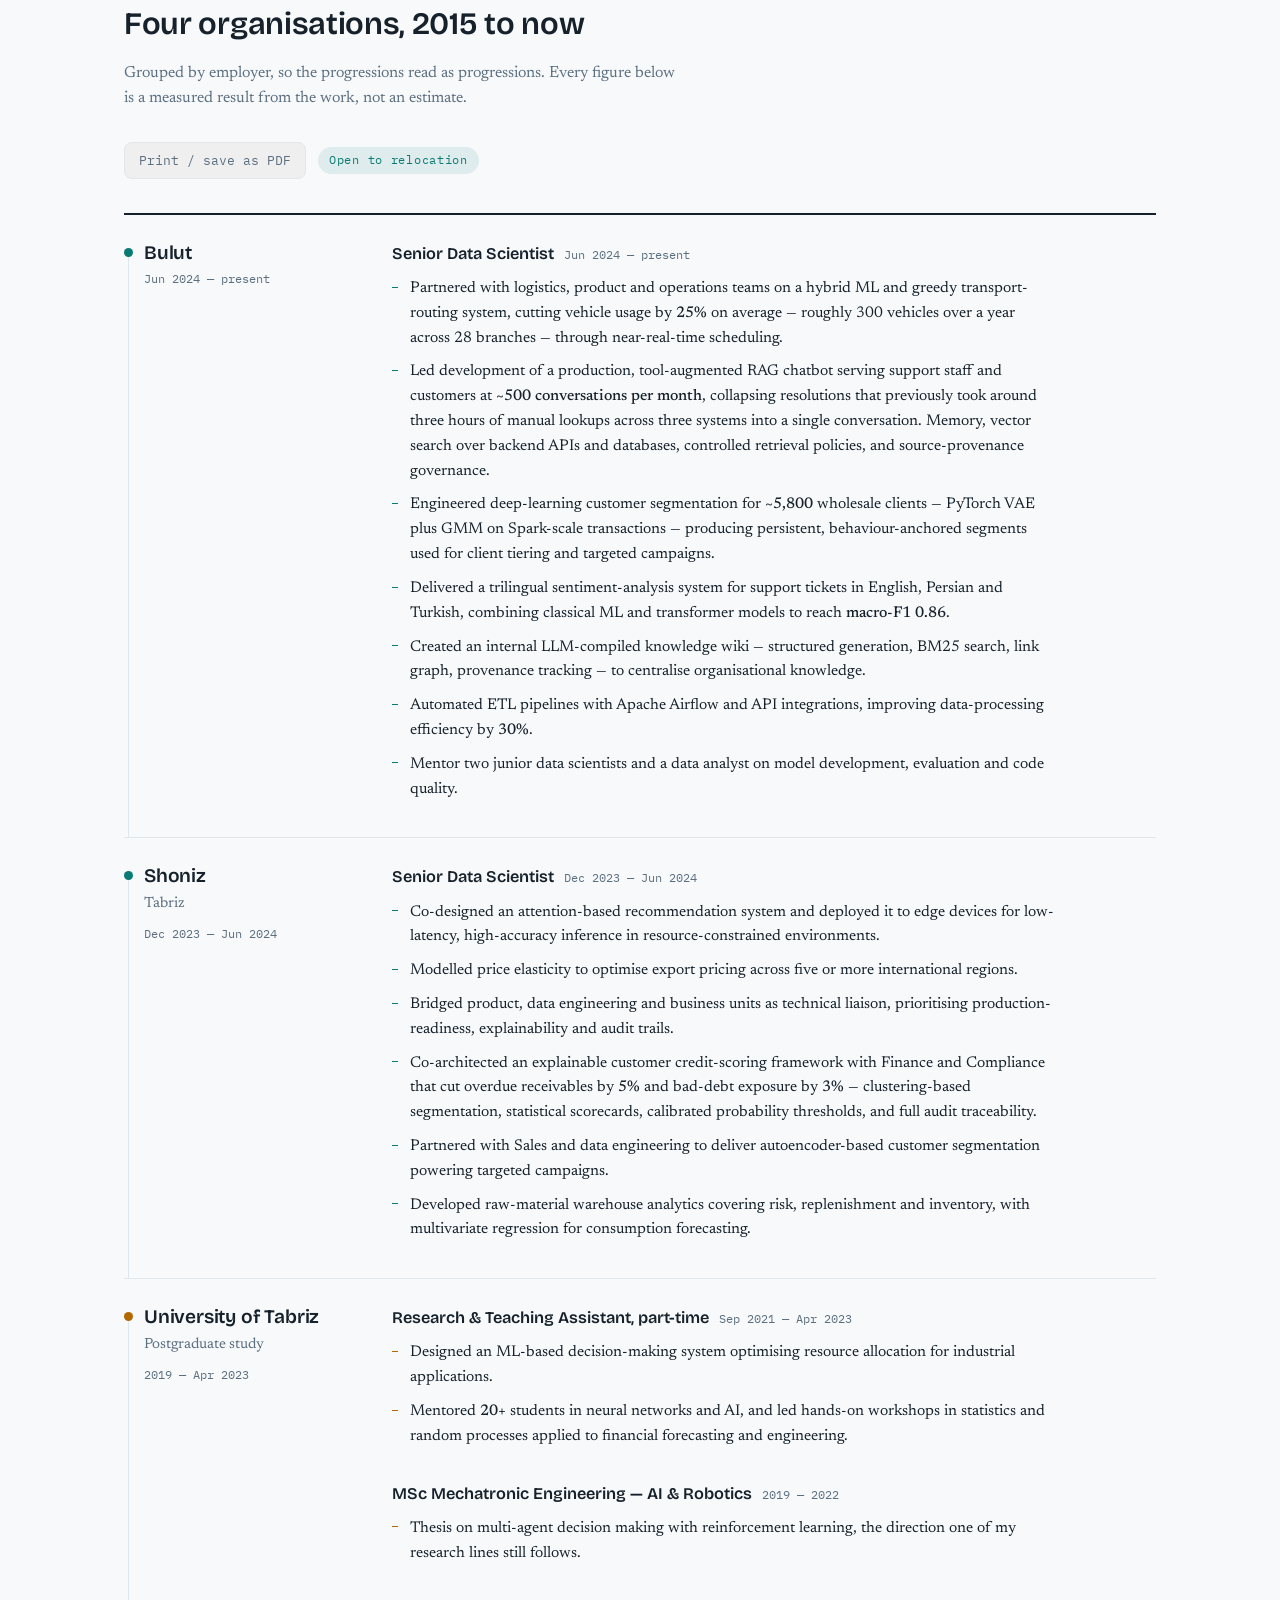
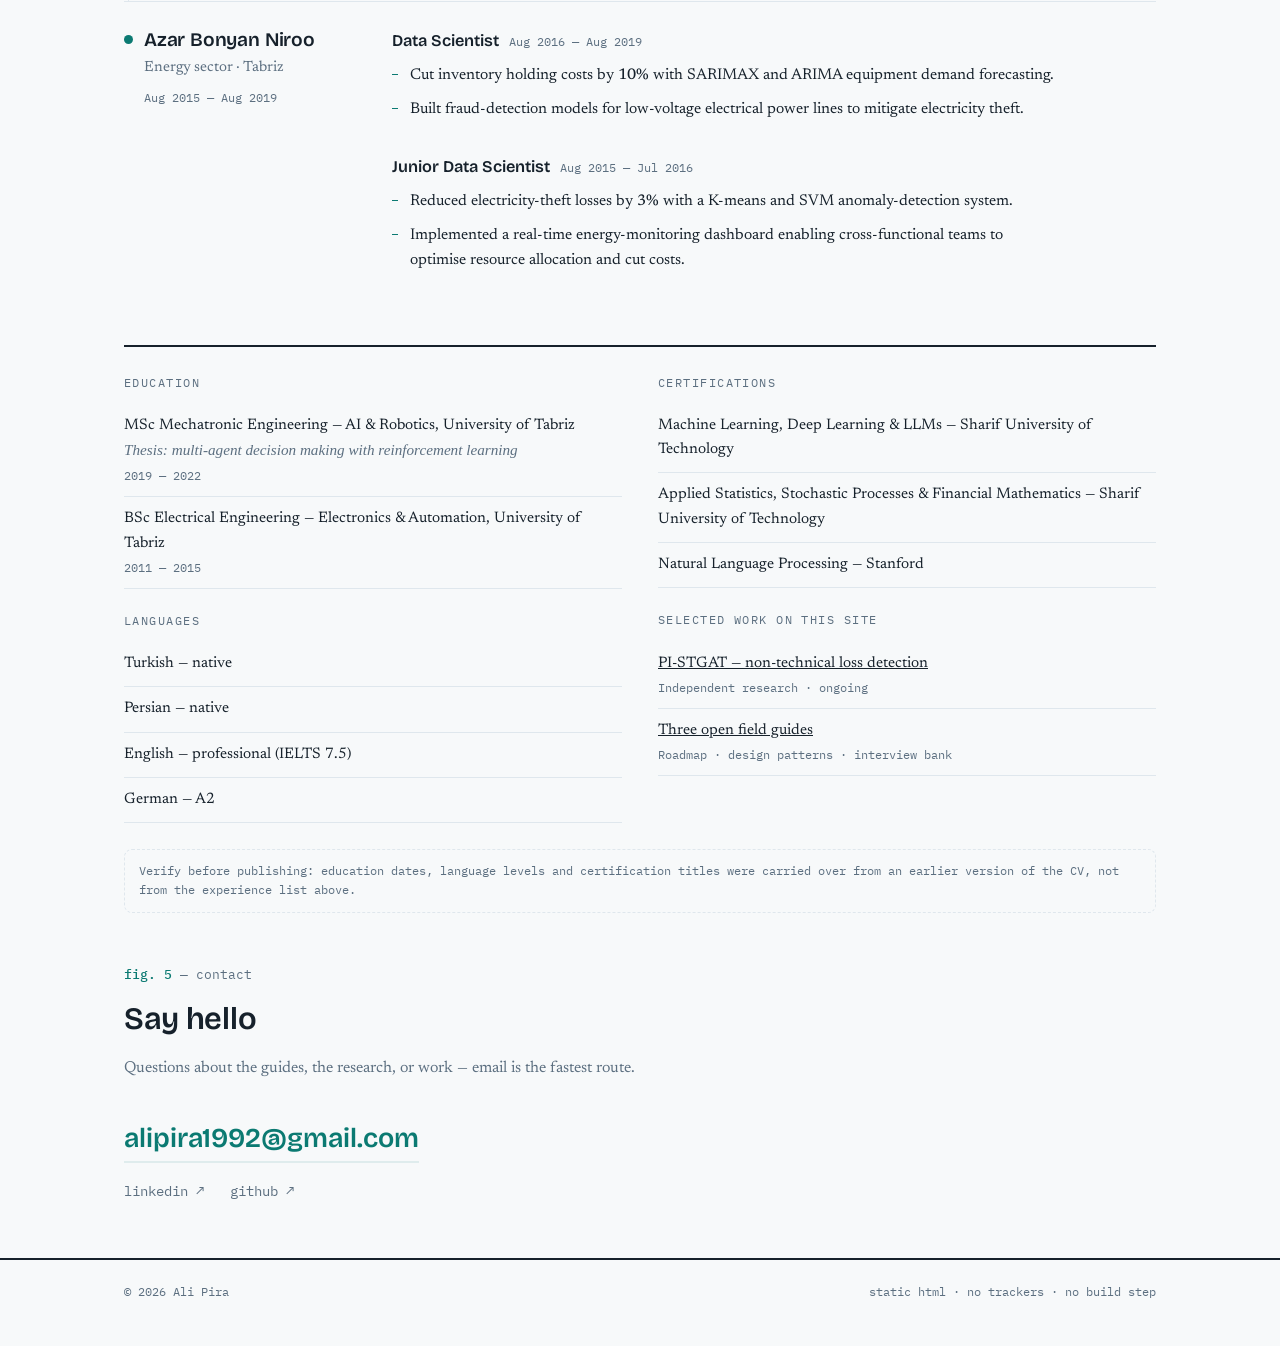
==== commit 8710d0fa: "Update index and 404 file" ====
--- a/index.html
+++ b/index.html
@@ -408,21 +408,6 @@
                 <li>Co-designed an attention-based recommendation system and deployed it to edge devices for low-latency, high-accuracy inference in resource-constrained environments.</li>
                 <li>Modelled price elasticity to optimise export pricing across five or more international regions.</li>
                 <li>Bridged product, data engineering and business units as technical liaison, prioritising production-readiness, explainability and audit trails.</li>
-              </ul>
-            </article>
-          </div>
-        </li>
-
-        <li class="post reveal">
-          <div class="rail">
-            <h3>Shoniz</h3>
-            <p class="org">Tabriz</p>
-            <p class="span">Sep 2019 — Nov 2020</p>
-          </div>
-          <div class="roles">
-            <article class="role-block">
-              <h4>Data Scientist <span class="when">Sep 2019 — Nov 2020</span></h4>
-              <ul>
                 <li>Co-architected an explainable customer credit-scoring framework with Finance and Compliance that cut overdue receivables by <b>5%</b> and bad-debt exposure by <b>3%</b> — clustering-based segmentation, statistical scorecards, calibrated probability thresholds, and full audit traceability.</li>
                 <li>Partnered with Sales and data engineering to deliver autoencoder-based customer segmentation powering targeted campaigns.</li>
                 <li>Developed raw-material warehouse analytics covering risk, replenishment and inventory, with multivariate regression for consumption forecasting.</li>
@@ -430,6 +415,30 @@
             </article>
           </div>
         </li>
+
+        <li class="post edu reveal">
+          <div class="rail">
+            <h3>University of Tabriz</h3>
+            <p class="org">Postgraduate study</p>
+            <p class="span">2019 — Apr 2023</p>
+          </div>
+          <div class="roles">
+            <article class="role-block">
+              <h4>Research &amp; Teaching Assistant, part-time <span class="when">Sep 2021 — Apr 2023</span></h4>
+              <ul>
+                <li>Designed an ML-based decision-making system optimising resource allocation for industrial applications.</li>
+                <li>Mentored <b>20+</b> students in neural networks and AI, and led hands-on workshops in statistics and random processes applied to financial forecasting and engineering.</li>
+              </ul>
+            </article>
+            <article class="role-block">
+              <h4>MSc Mechatronic Engineering — AI &amp; Robotics <span class="when">2019 — 2022</span></h4>
+              <ul>
+                <li>Thesis on multi-agent decision making with reinforcement learning, the direction one of my research lines still follows.</li>
+              </ul>
+            </article>
+          </div>
+        </li>
+
 
         <li class="post reveal">
           <div class="rail">
@@ -450,23 +459,6 @@
               <ul>
                 <li>Reduced electricity-theft losses by <b>3%</b> with a K-means and SVM anomaly-detection system.</li>
                 <li>Implemented a real-time energy-monitoring dashboard enabling cross-functional teams to optimise resource allocation and cut costs.</li>
-              </ul>
-            </article>
-          </div>
-        </li>
-
-        <li class="post reveal">
-          <div class="rail">
-            <h3>University of Tabriz</h3>
-            <p class="org">Part-time</p>
-            <p class="span">Sep 2021 — Apr 2023</p>
-          </div>
-          <div class="roles">
-            <article class="role-block">
-              <h4>Research &amp; Teaching Assistant <span class="when">Sep 2021 — Apr 2023</span></h4>
-              <ul>
-                <li>Designed an ML-based decision-making system optimising resource allocation for industrial applications.</li>
-                <li>Mentored <b>20+</b> students in neural networks and AI, and led hands-on workshops in statistics and random processes applied to financial forecasting and engineering.</li>
               </ul>
             </article>
           </div>
--- a/assets/home.css
+++ b/assets/home.css
@@ -200,3 +200,8 @@
 }
 
 .mini.stacked{margin-top:22px}
+
+/* Education entries sit in the same timeline as the jobs — an amber marker
+   keeps them readable as study rather than employment. */
+.post.edu .rail::after{background:var(--amber)}
+.post.edu .role-block li::before{background:var(--amber)}
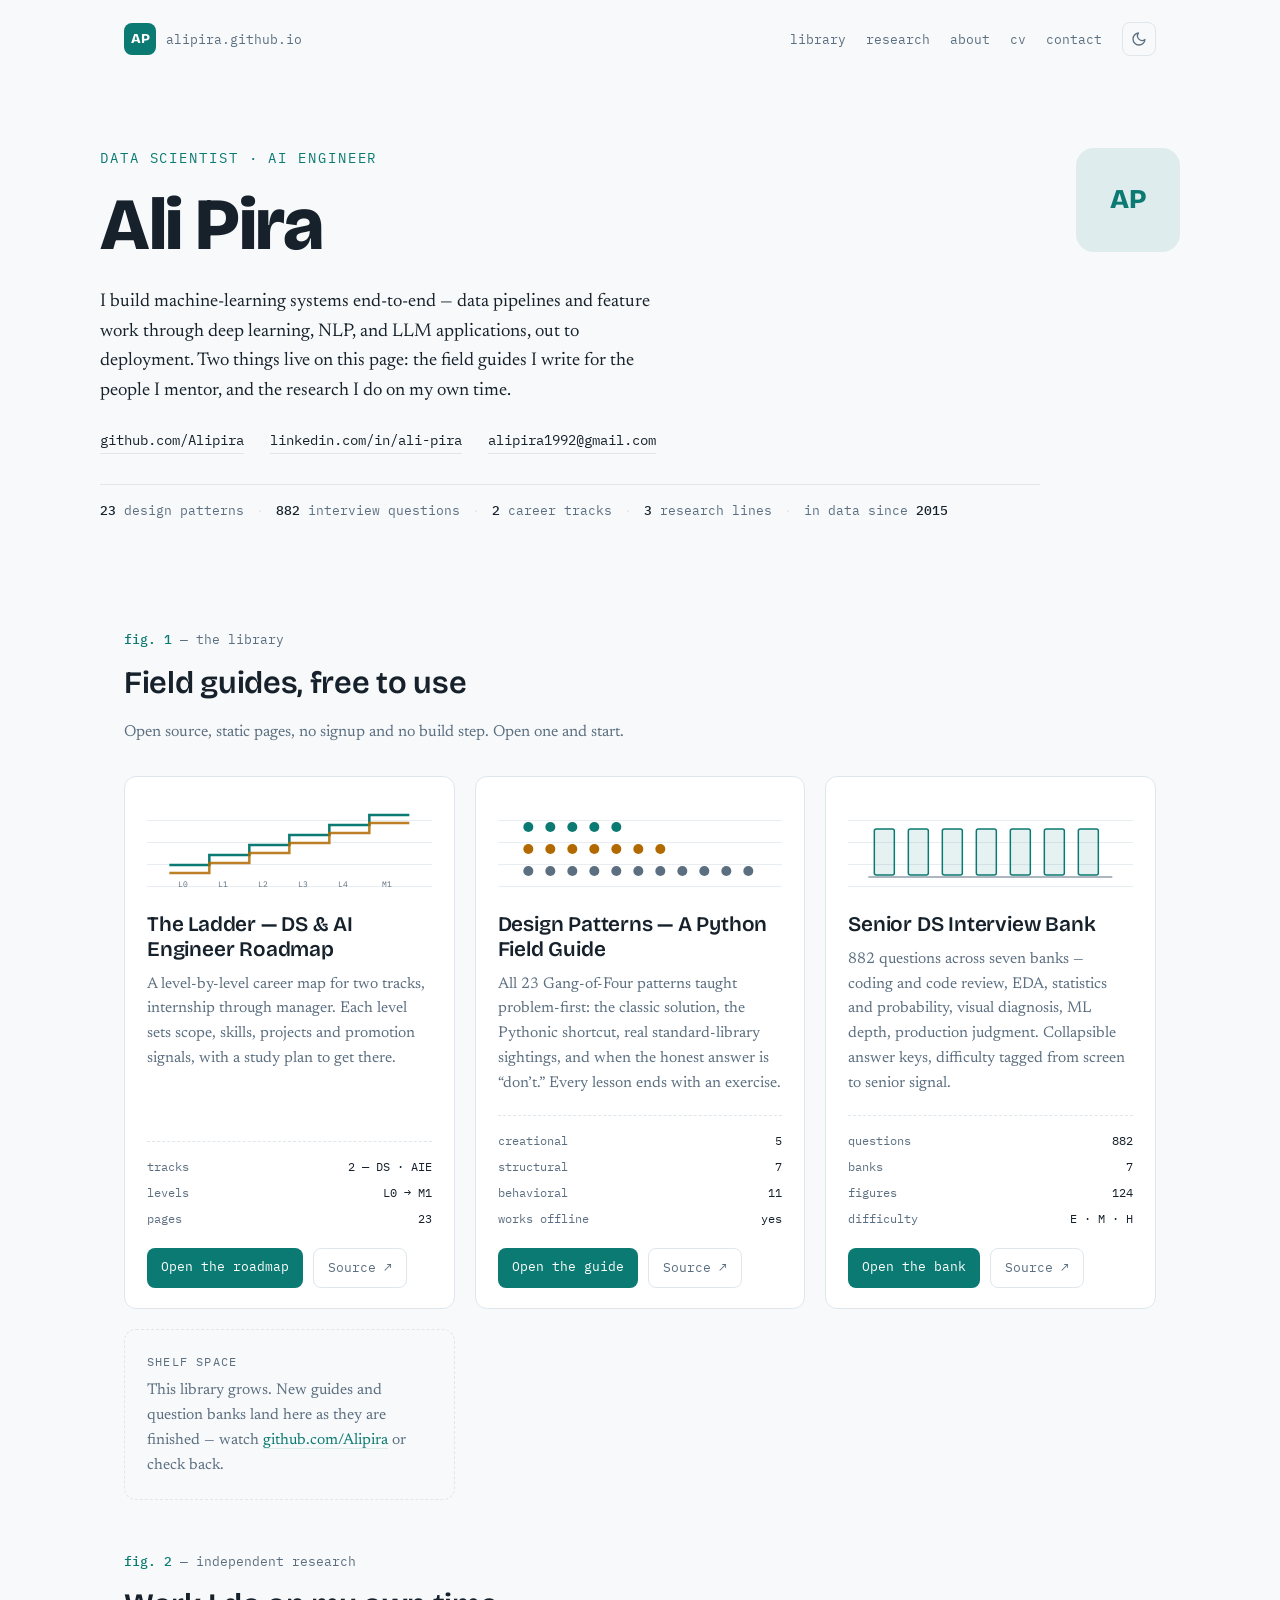
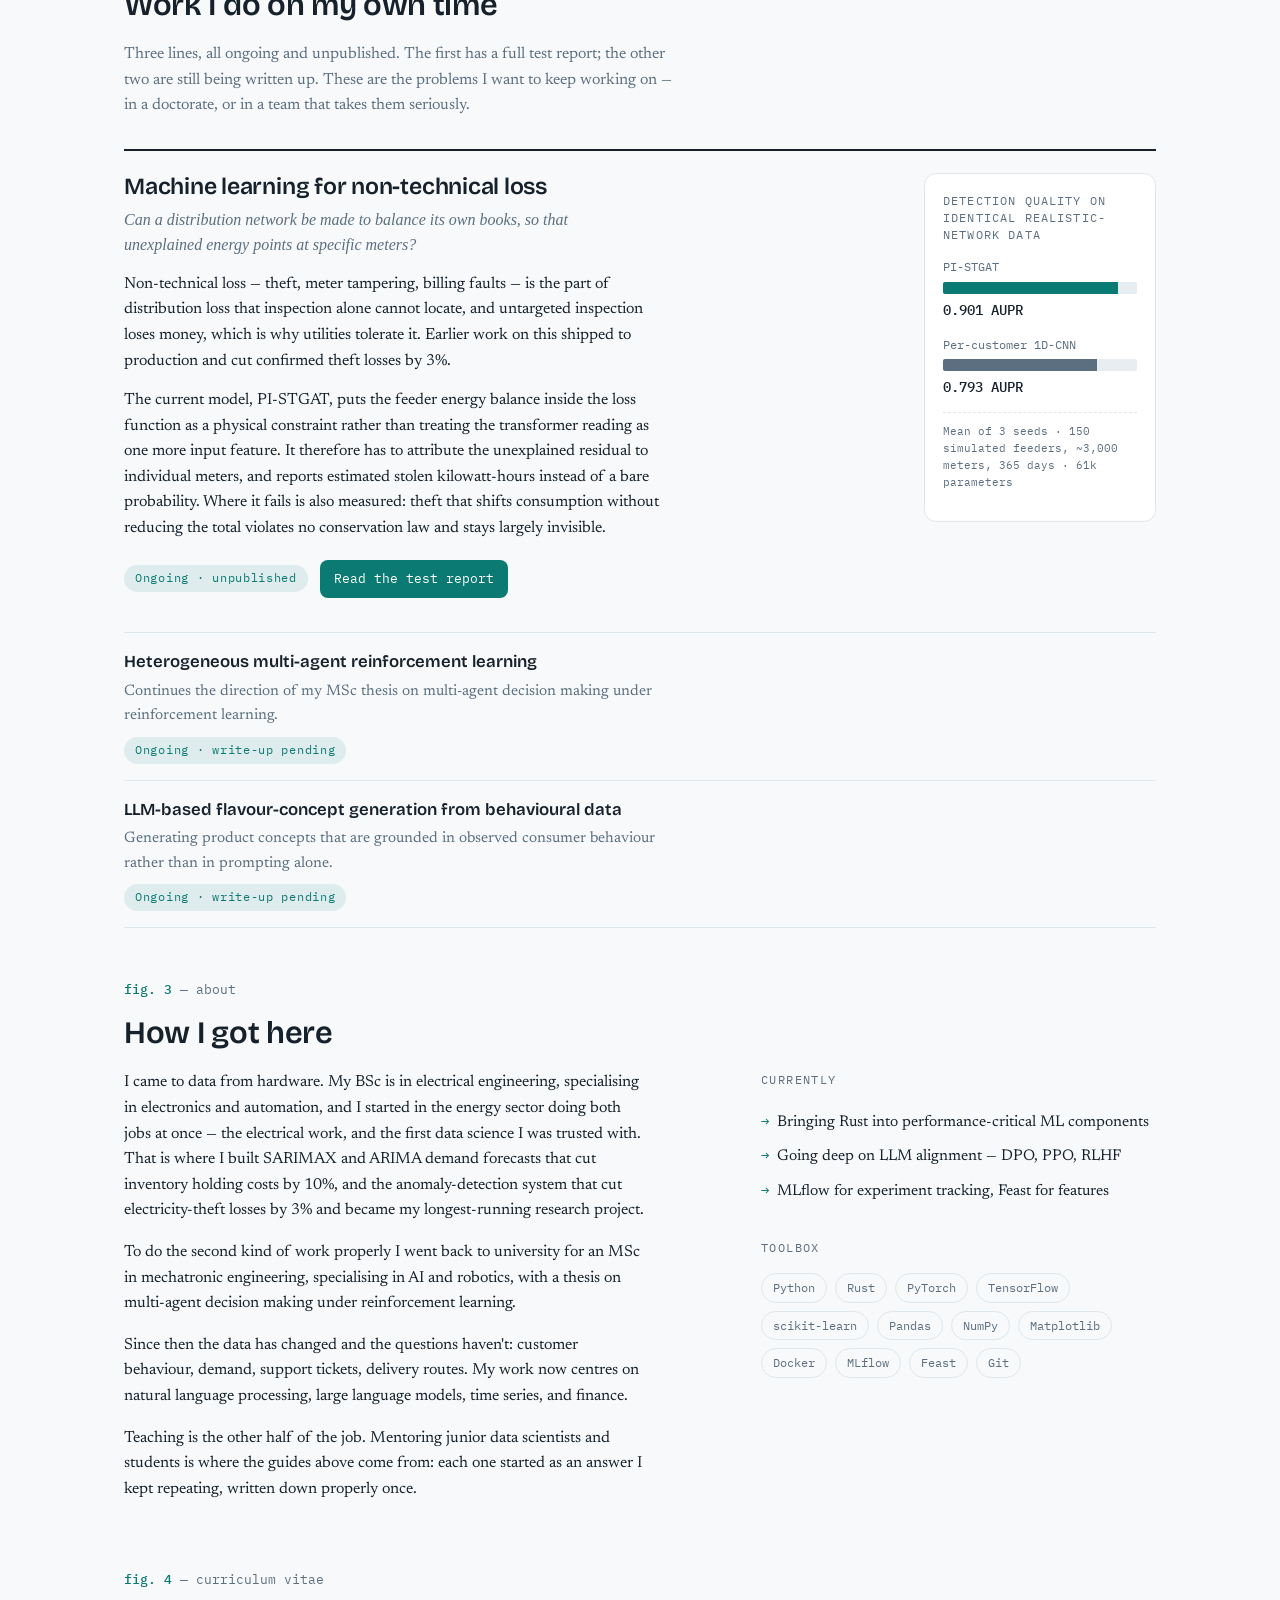
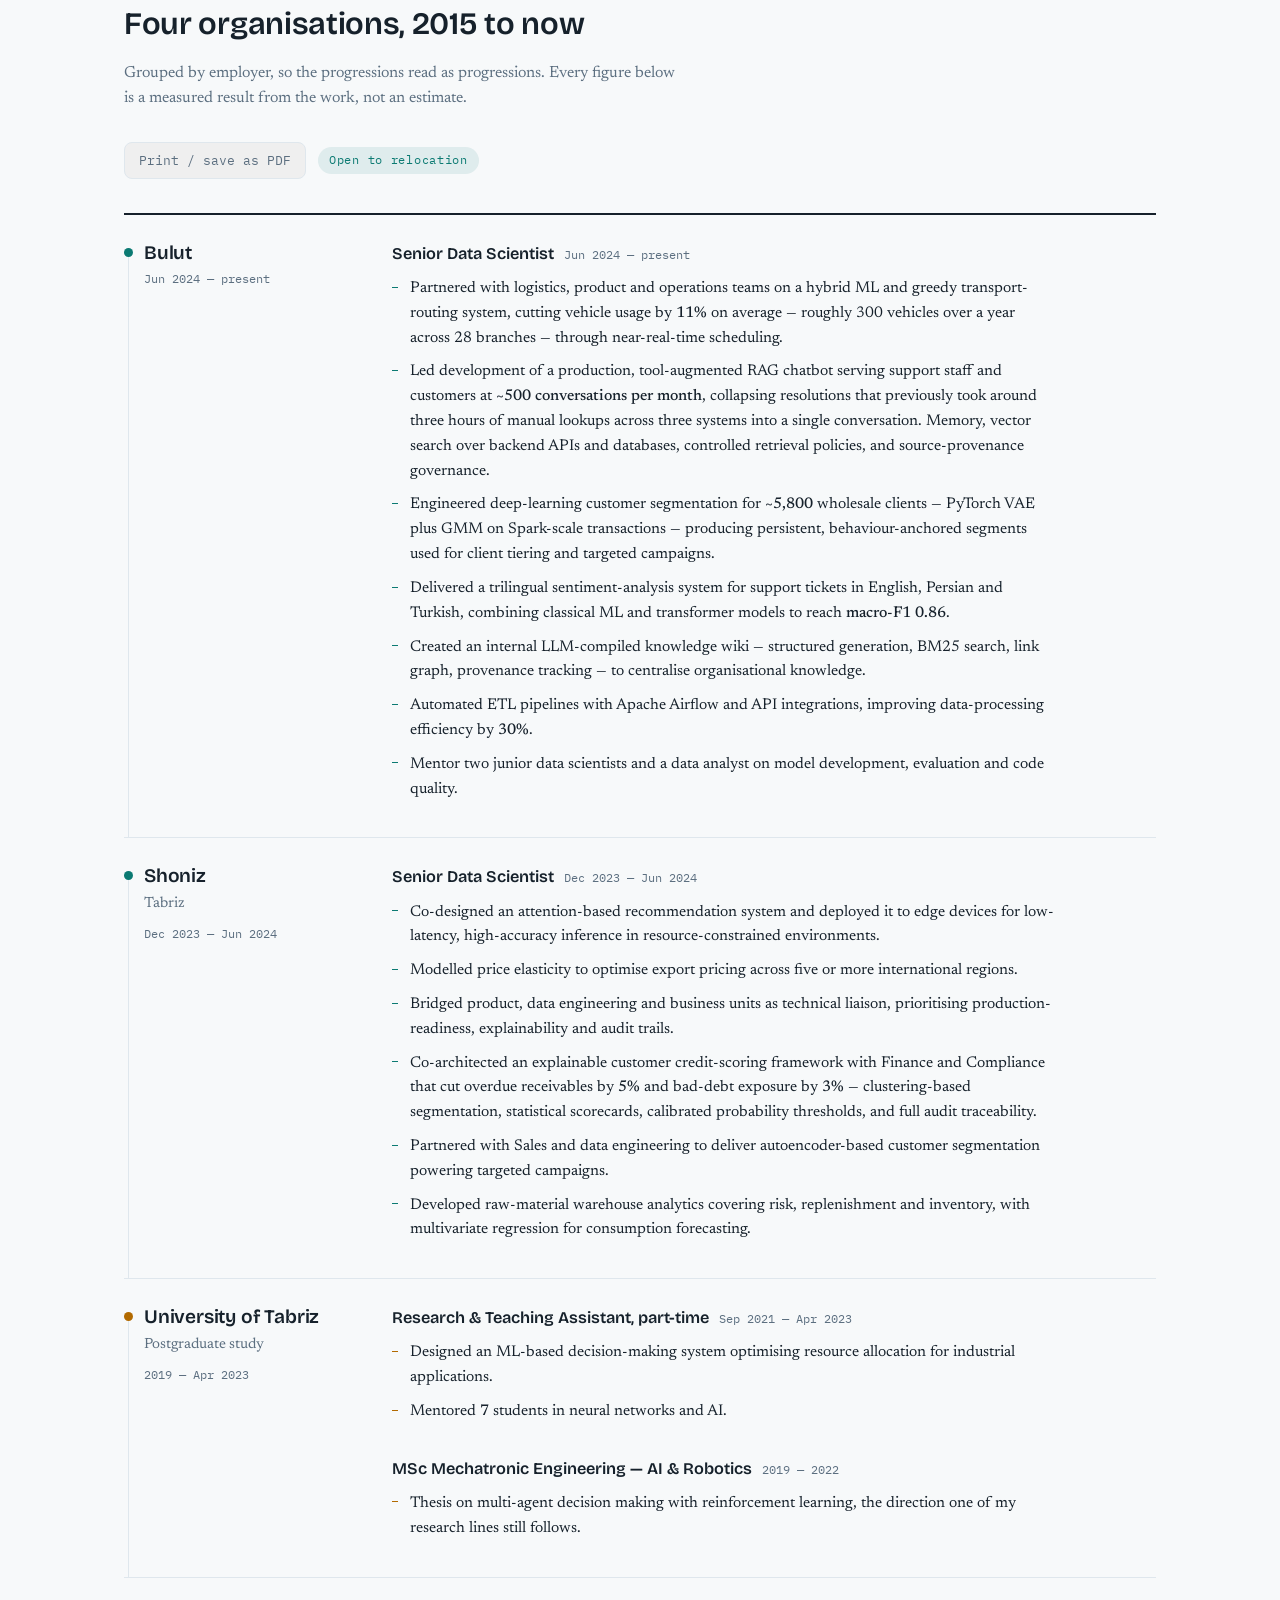
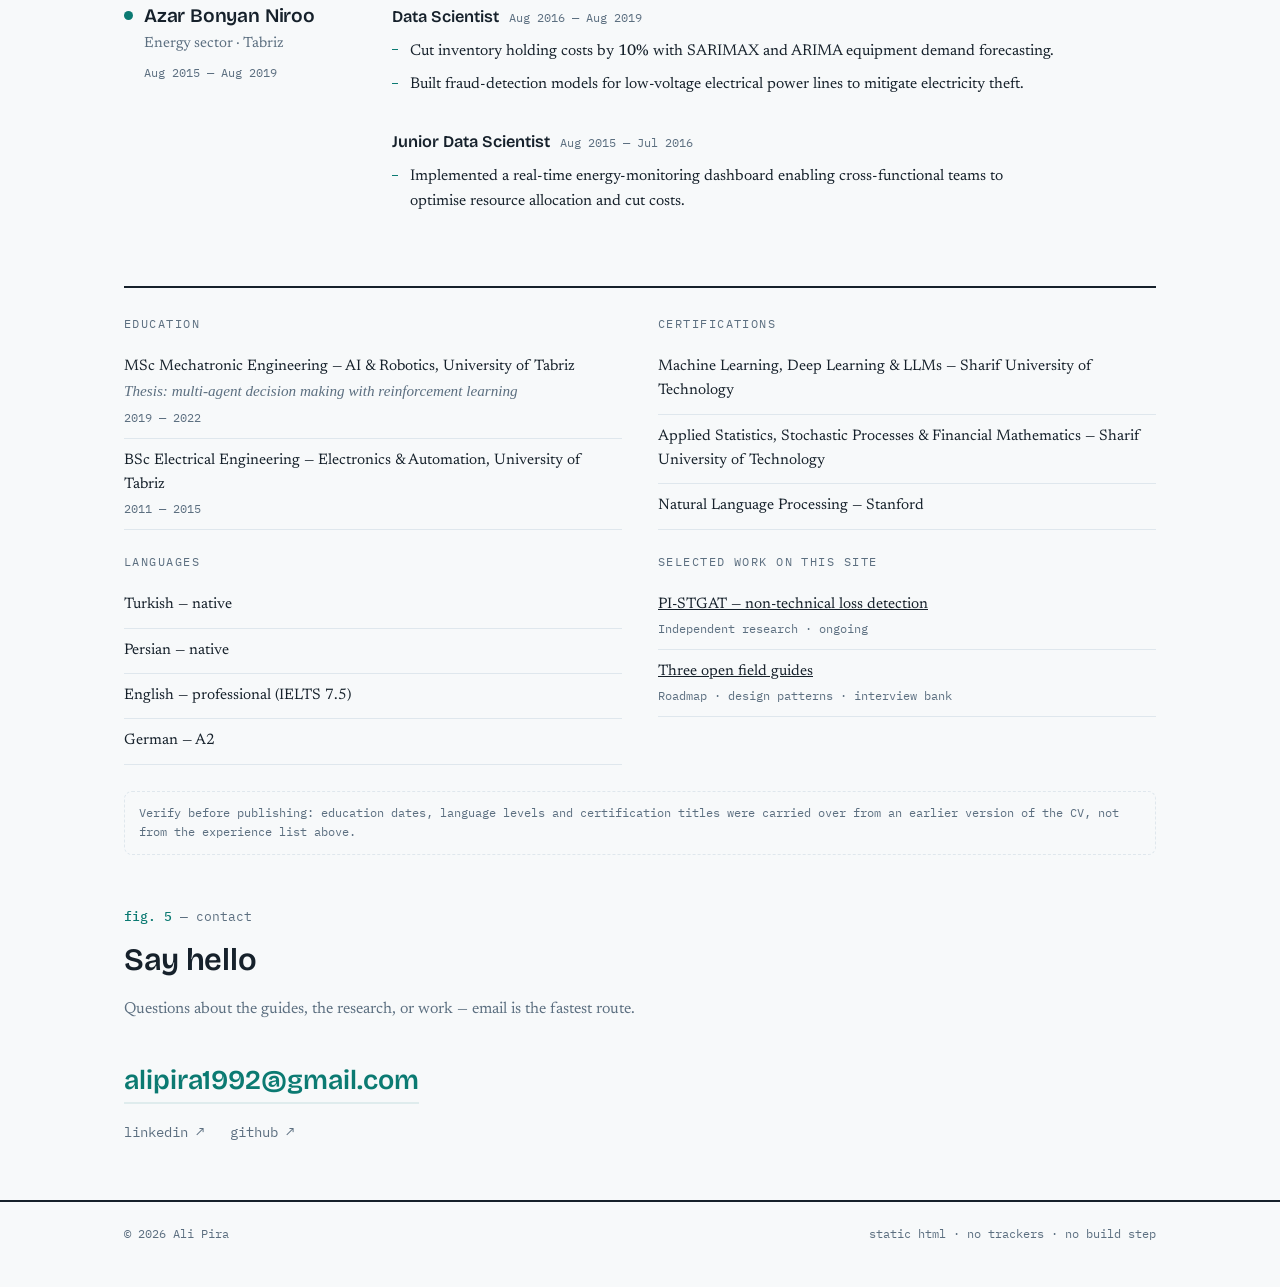
==== commit cfe2d4d0: "Update vehicle usage and mentoring statistics" ====
--- a/index.html
+++ b/index.html
@@ -383,7 +383,7 @@
             <article class="role-block">
               <h4>Senior Data Scientist <span class="when">Jun 2024 — present</span></h4>
               <ul>
-                <li>Partnered with logistics, product and operations teams on a hybrid ML and greedy transport-routing system, cutting vehicle usage by <b>25%</b> on average — roughly 300 vehicles over a year across 28 branches — through near-real-time scheduling.</li>
+                <li>Partnered with logistics, product and operations teams on a hybrid ML and greedy transport-routing system, cutting vehicle usage by <b>11%</b> on average — roughly 300 vehicles over a year across 28 branches — through near-real-time scheduling.</li>
                 <li>Led development of a production, tool-augmented RAG chatbot serving support staff and customers at <b>~500 conversations per month</b>, collapsing resolutions that previously took around three hours of manual lookups across three systems into a single conversation. Memory, vector search over backend APIs and databases, controlled retrieval policies, and source-provenance governance.</li>
                 <li>Engineered deep-learning customer segmentation for <b>~5,800</b> wholesale clients — PyTorch VAE plus GMM on Spark-scale transactions — producing persistent, behaviour-anchored segments used for client tiering and targeted campaigns.</li>
                 <li>Delivered a trilingual sentiment-analysis system for support tickets in English, Persian and Turkish, combining classical ML and transformer models to reach <b>macro-F1 0.86</b>.</li>
@@ -427,7 +427,7 @@
               <h4>Research &amp; Teaching Assistant, part-time <span class="when">Sep 2021 — Apr 2023</span></h4>
               <ul>
                 <li>Designed an ML-based decision-making system optimising resource allocation for industrial applications.</li>
-                <li>Mentored <b>20+</b> students in neural networks and AI, and led hands-on workshops in statistics and random processes applied to financial forecasting and engineering.</li>
+                <li>Mentored <b>7</b> students in neural networks and AI.</li>
               </ul>
             </article>
             <article class="role-block">
@@ -457,7 +457,6 @@
             <article class="role-block">
               <h4>Junior Data Scientist <span class="when">Aug 2015 — Jul 2016</span></h4>
               <ul>
-                <li>Reduced electricity-theft losses by <b>3%</b> with a K-means and SVM anomaly-detection system.</li>
                 <li>Implemented a real-time energy-monitoring dashboard enabling cross-functional teams to optimise resource allocation and cut costs.</li>
               </ul>
             </article>
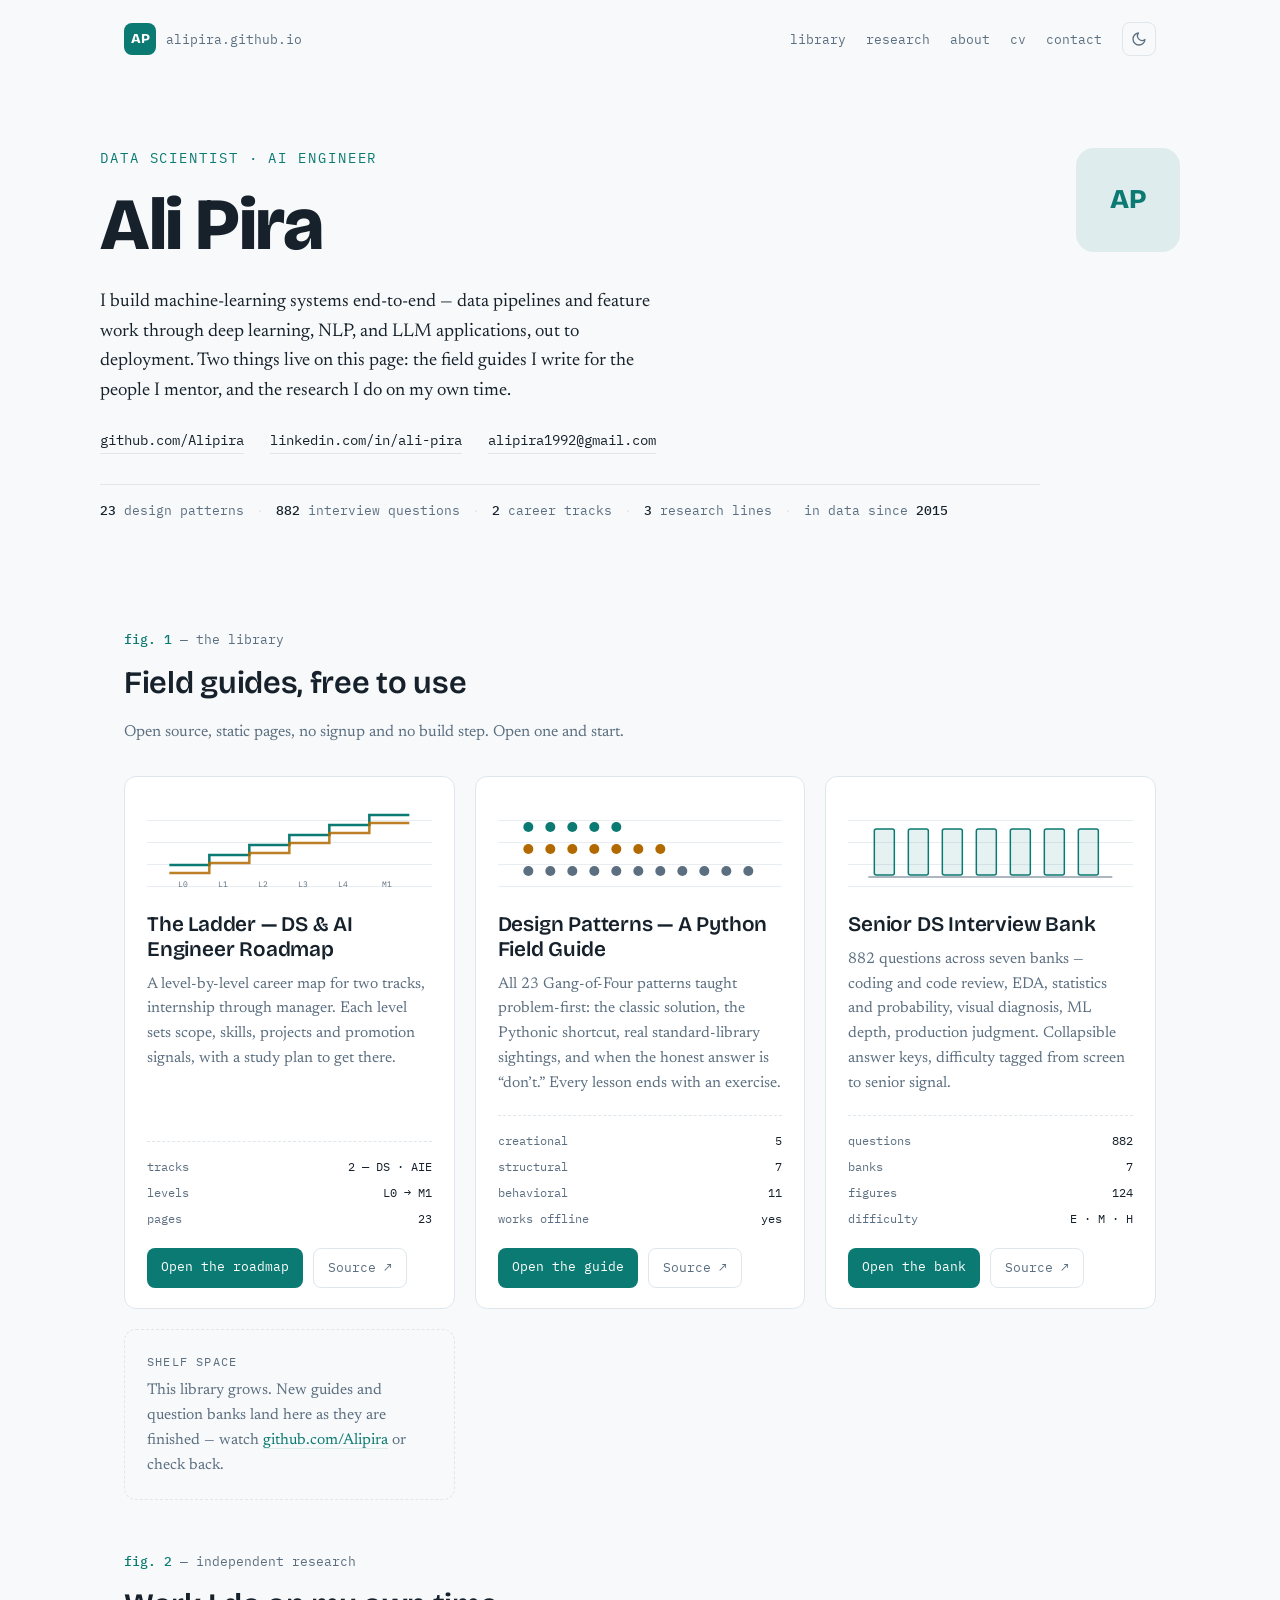
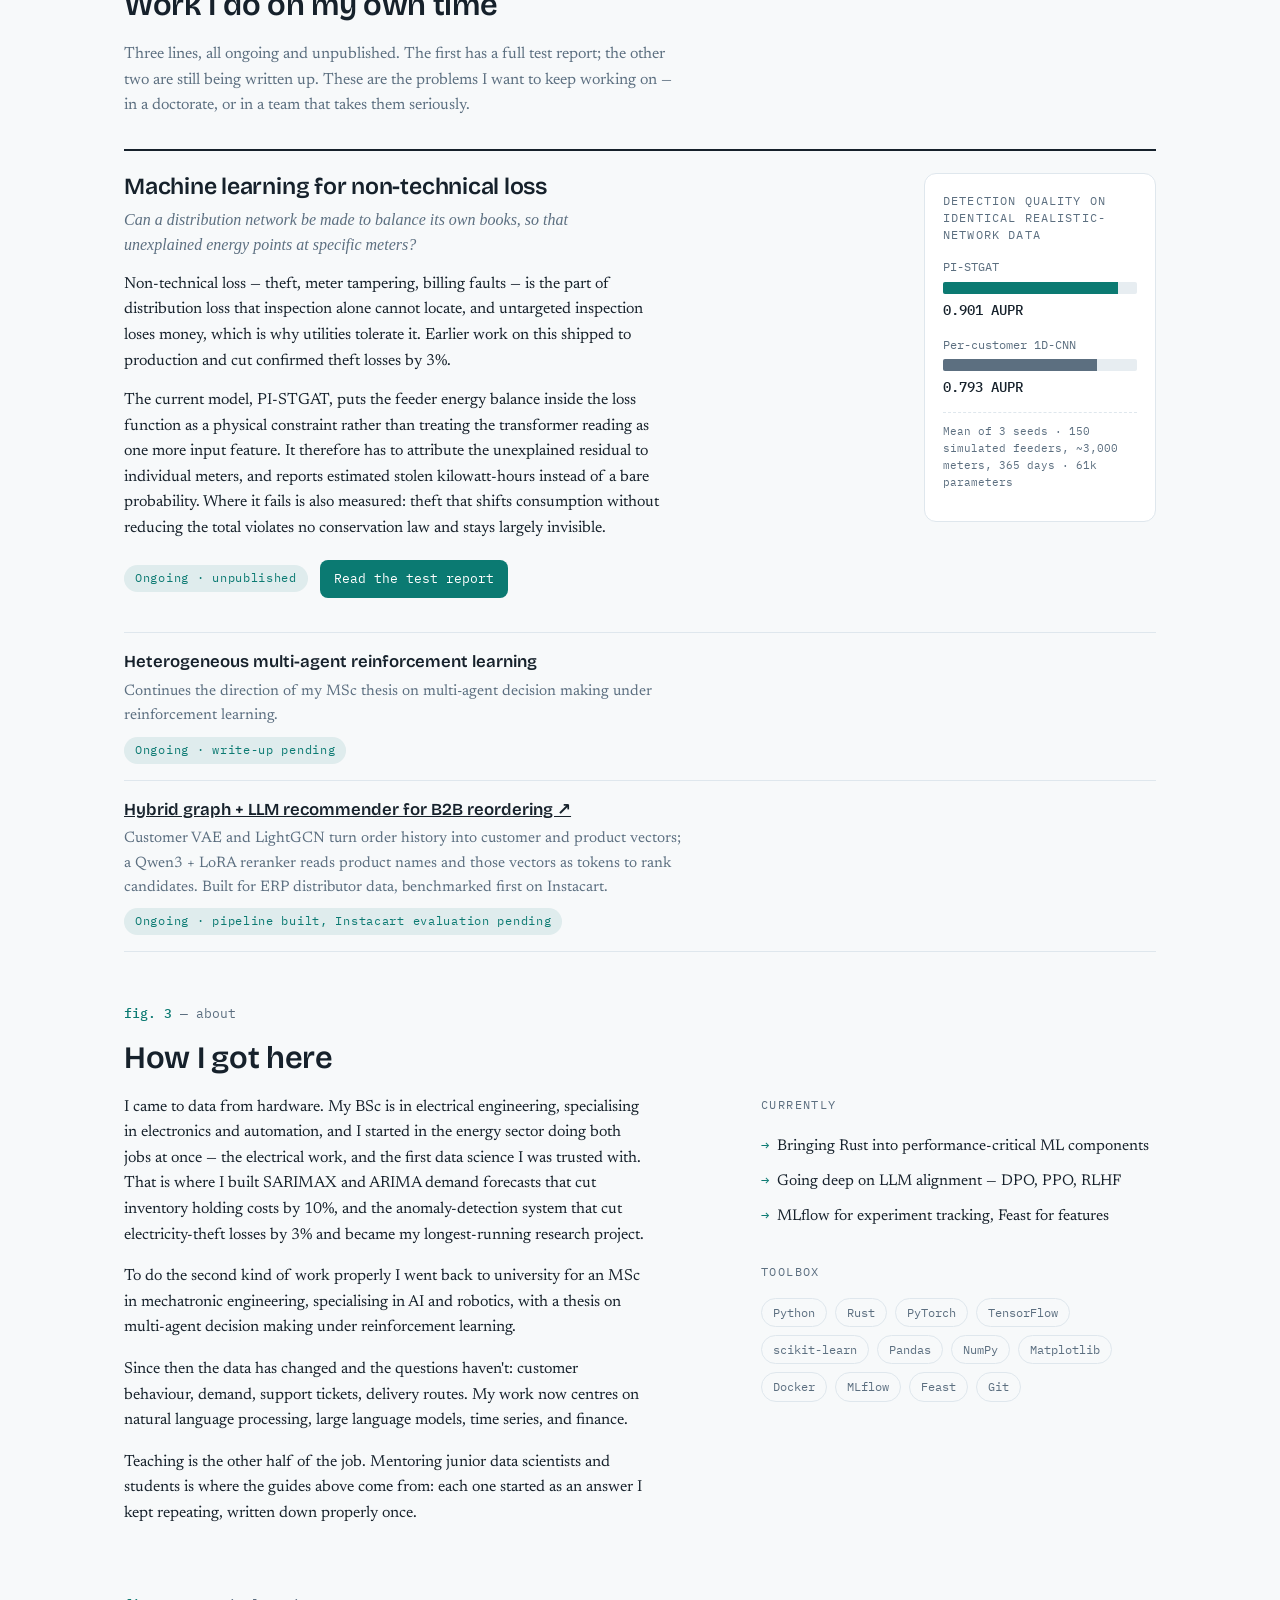
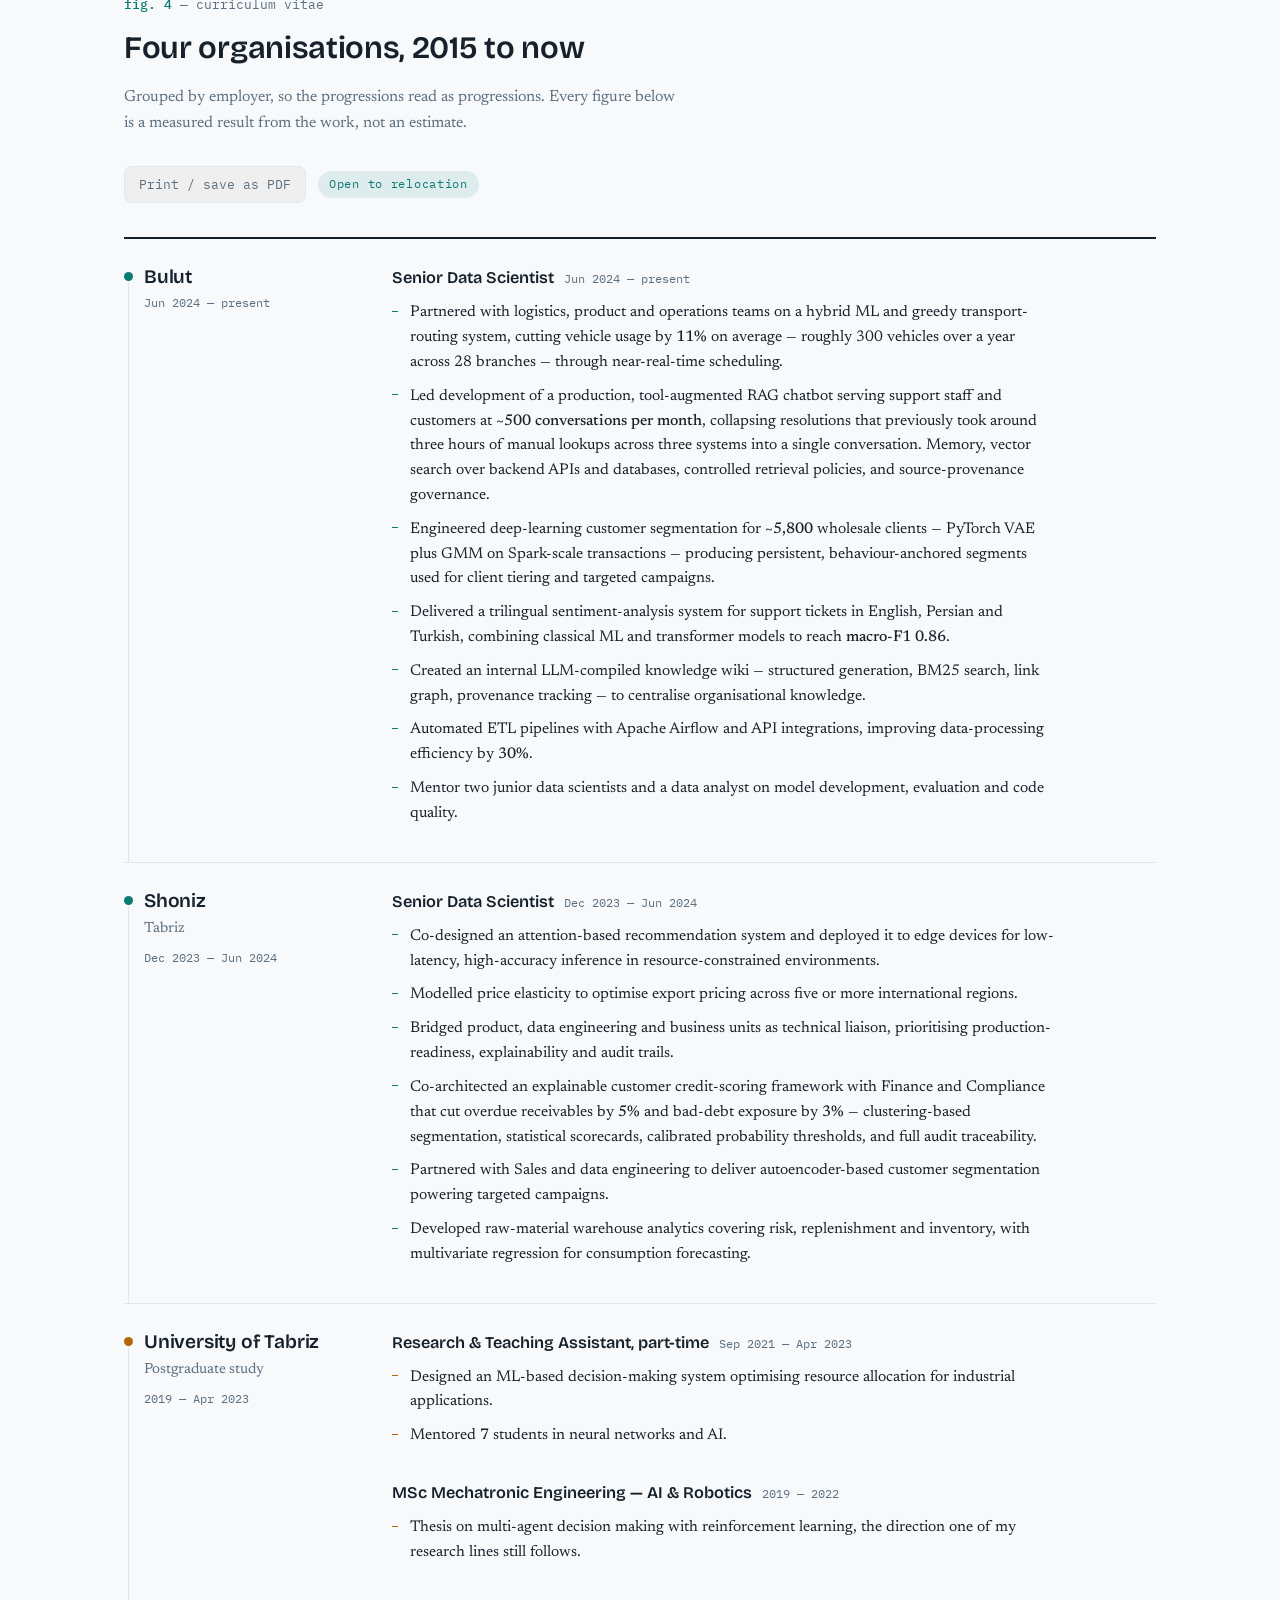
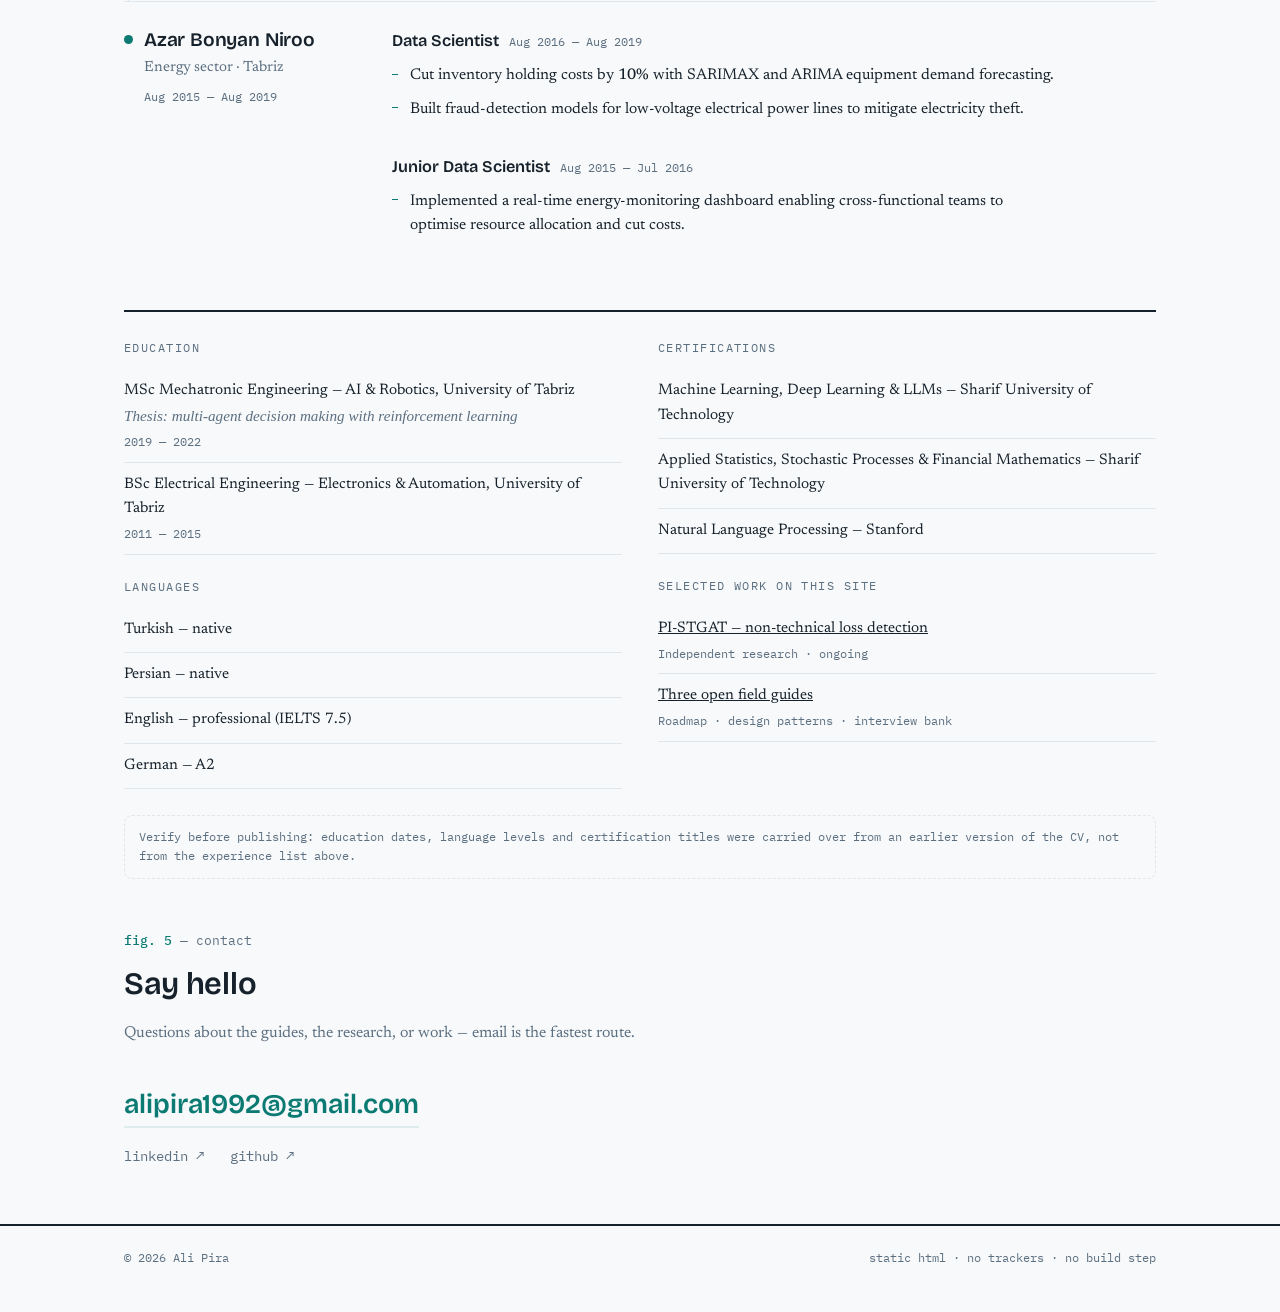
==== commit 6f55bea8: "Replace flavour-concept project with Recommendation repo" ====
--- a/index.html
+++ b/index.html
@@ -286,12 +286,14 @@
           <span class="status">Ongoing · write-up pending</span>
         </li>
         <li>
-          <h4>LLM-based flavour-concept generation from behavioural data</h4>
-          <p>
-            Generating product concepts that are grounded in observed consumer
-            behaviour rather than in prompting alone.
-          </p>
-          <span class="status">Ongoing · write-up pending</span>
+          <h4><a href="https://github.com/Alipira/Recommendation">Hybrid graph + LLM recommender for B2B reordering ↗</a></h4>
+          <p>
+            Customer VAE and LightGCN turn order history into customer and
+            product vectors; a Qwen3 + LoRA reranker reads product names and
+            those vectors as tokens to rank candidates. Built for ERP
+            distributor data, benchmarked first on Instacart.
+          </p>
+          <span class="status">Ongoing · pipeline built, Instacart evaluation pending</span>
         </li>
       </ul>
     </div>
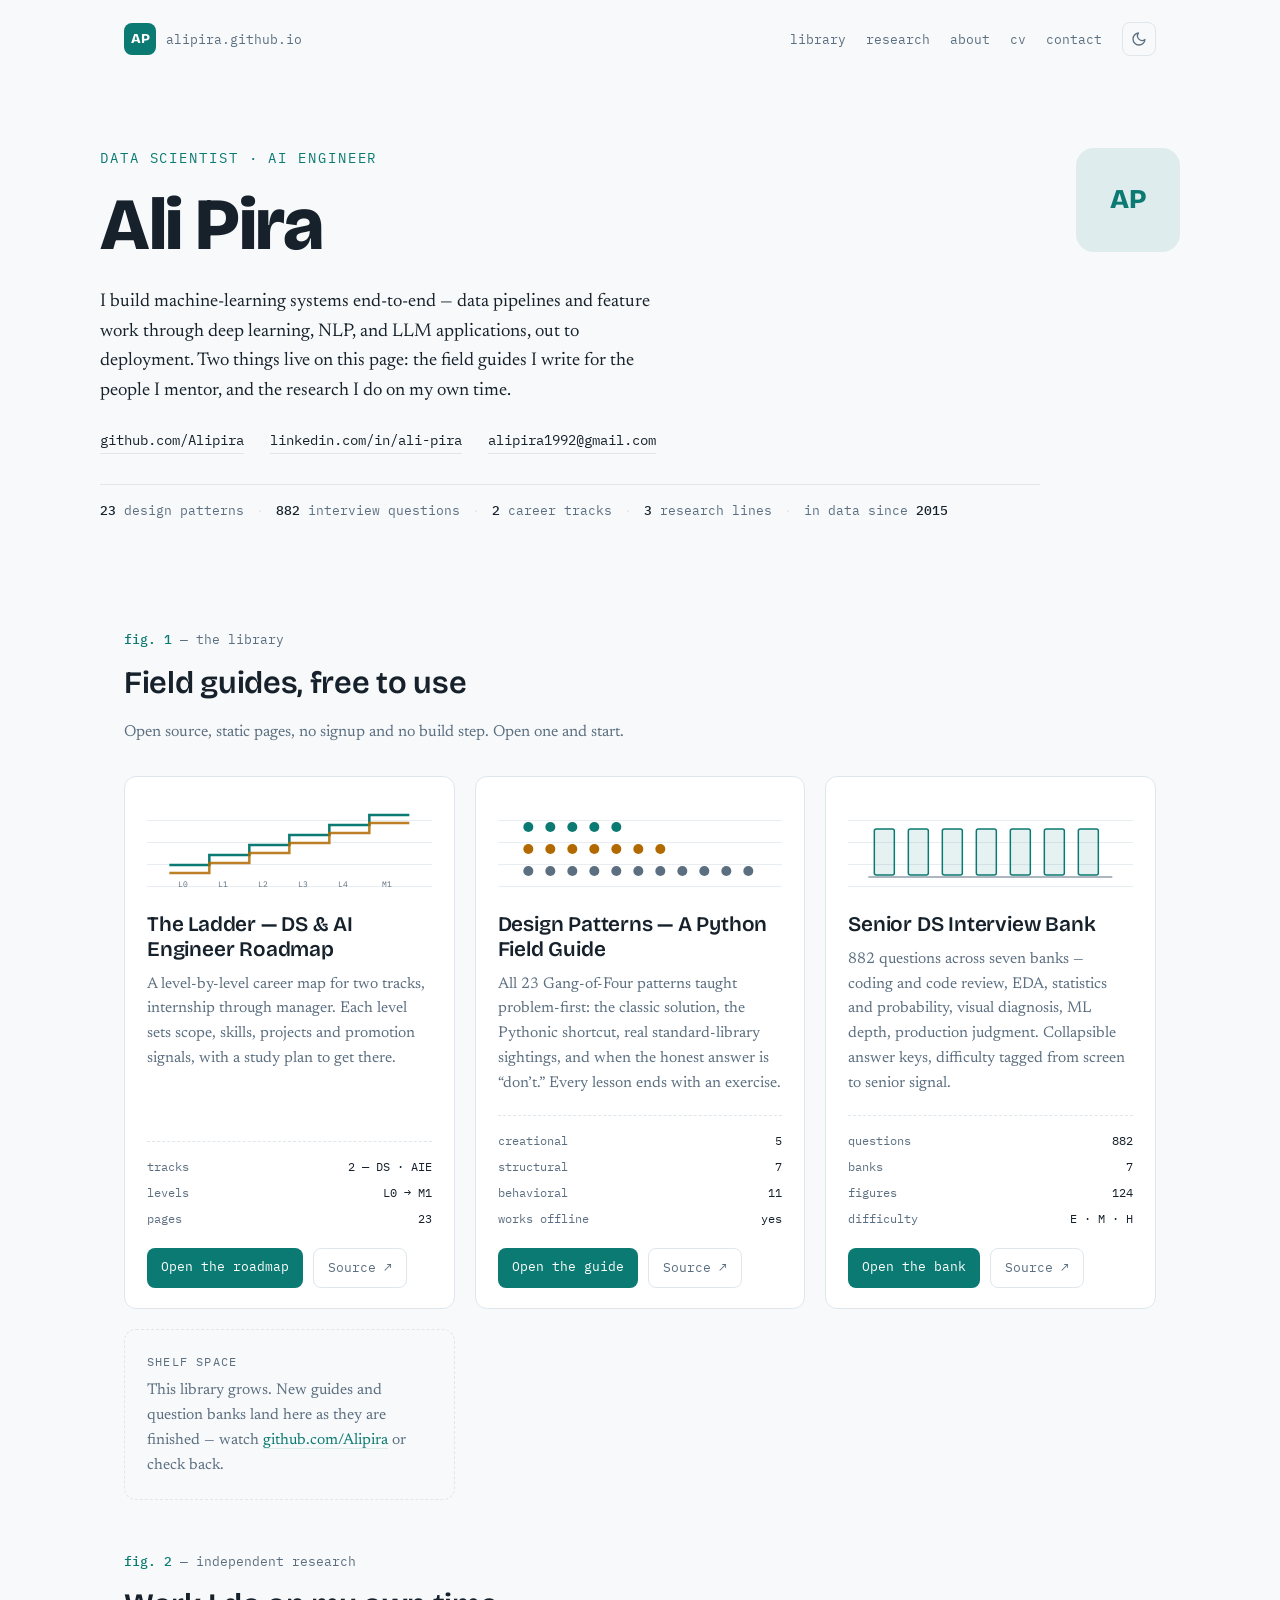
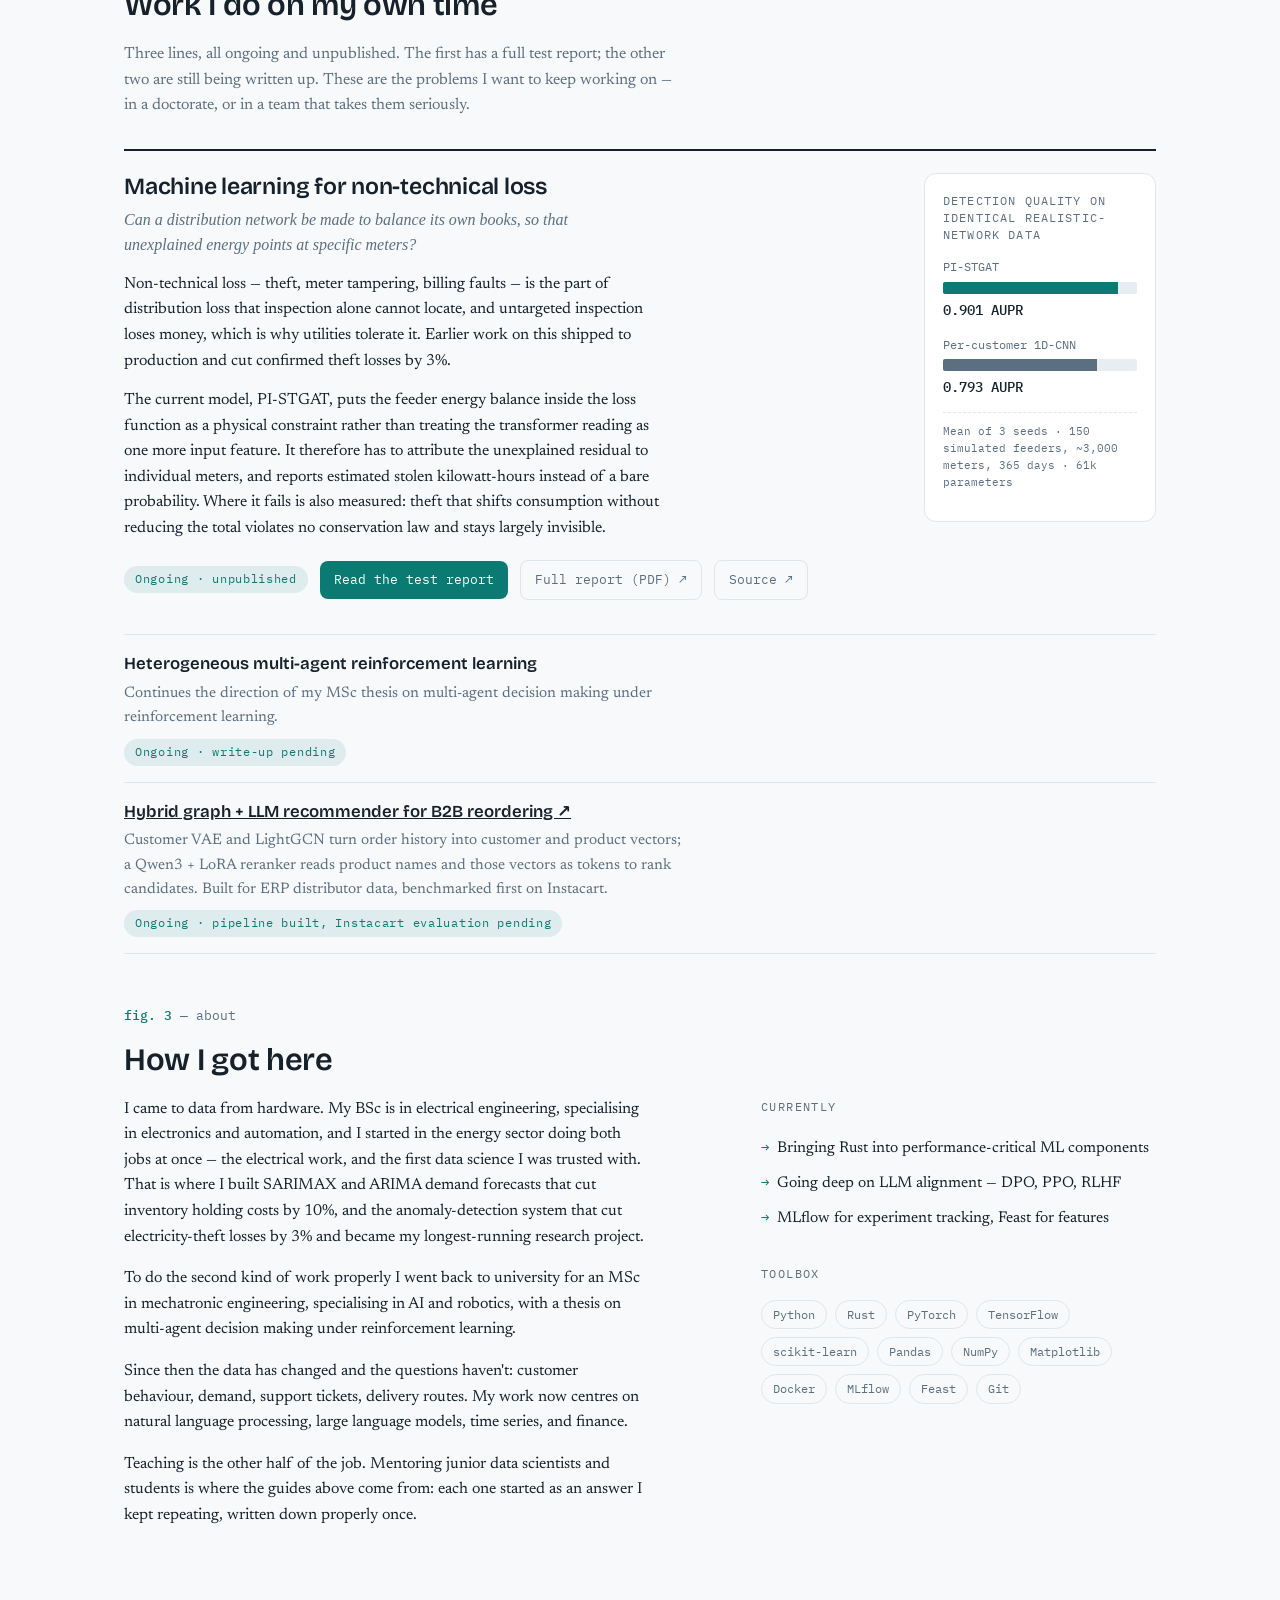
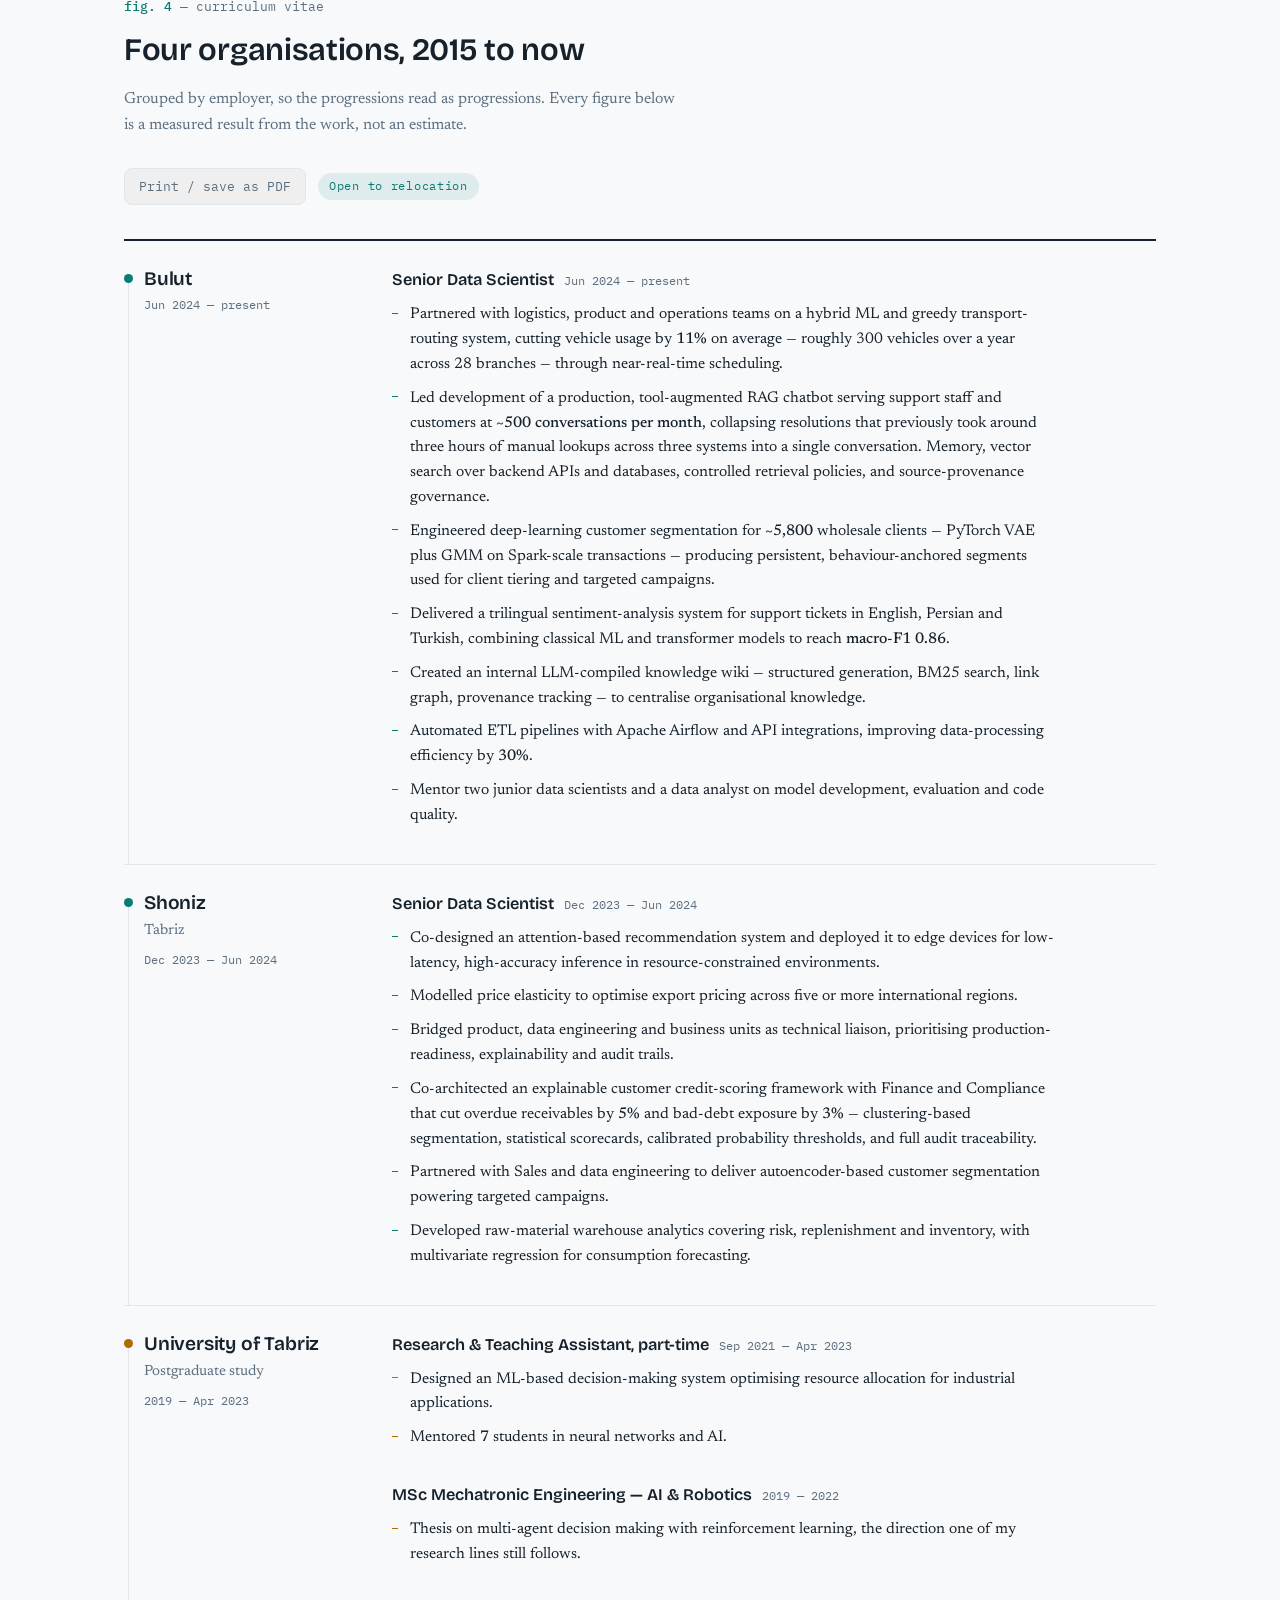
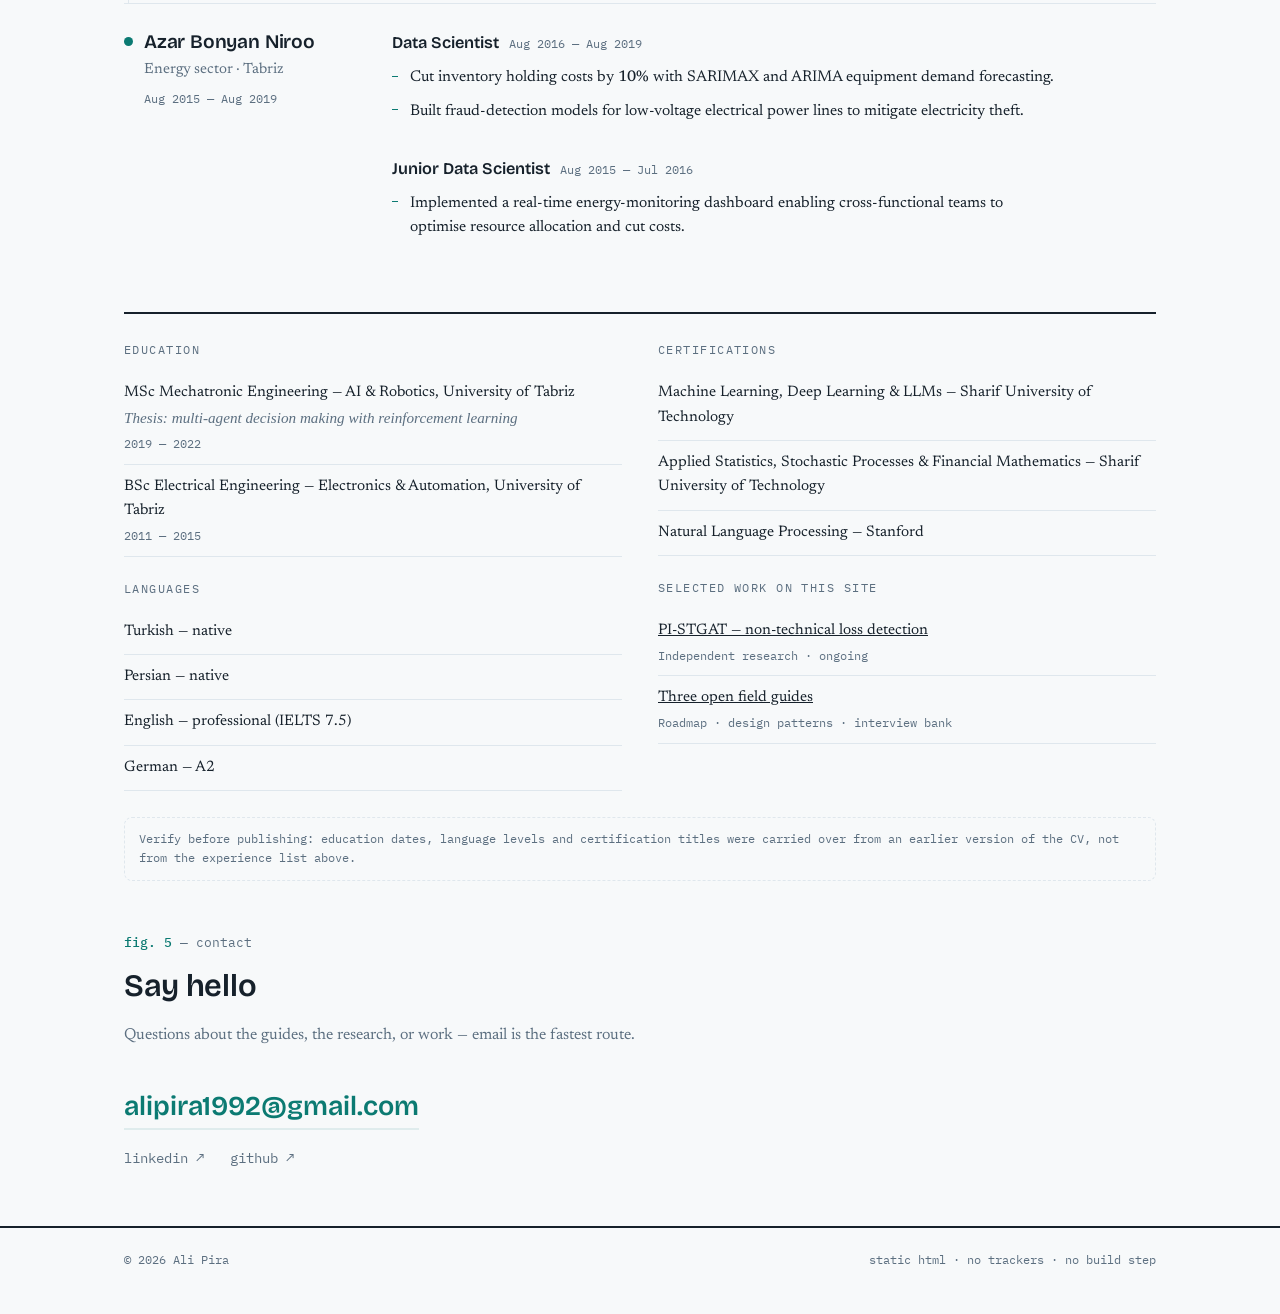
==== commit 5c38d1f0: "Link PI-STGAT repo and full research report from NTL pages" ====
--- a/index.html
+++ b/index.html
@@ -254,6 +254,8 @@
           <div class="study-foot">
             <span class="status">Ongoing · unpublished</span>
             <a class="btn btn-primary" href="research/non-technical-loss/">Read the test report</a>
+            <a class="btn btn-ghost" href="https://github.com/Alipira/PI-STGAT/blob/main/report/PI-STGAT_research_report.pdf">Full report (PDF) ↗</a>
+            <a class="btn btn-ghost" href="https://github.com/Alipira/PI-STGAT">Source ↗</a>
           </div>
         </div>
 
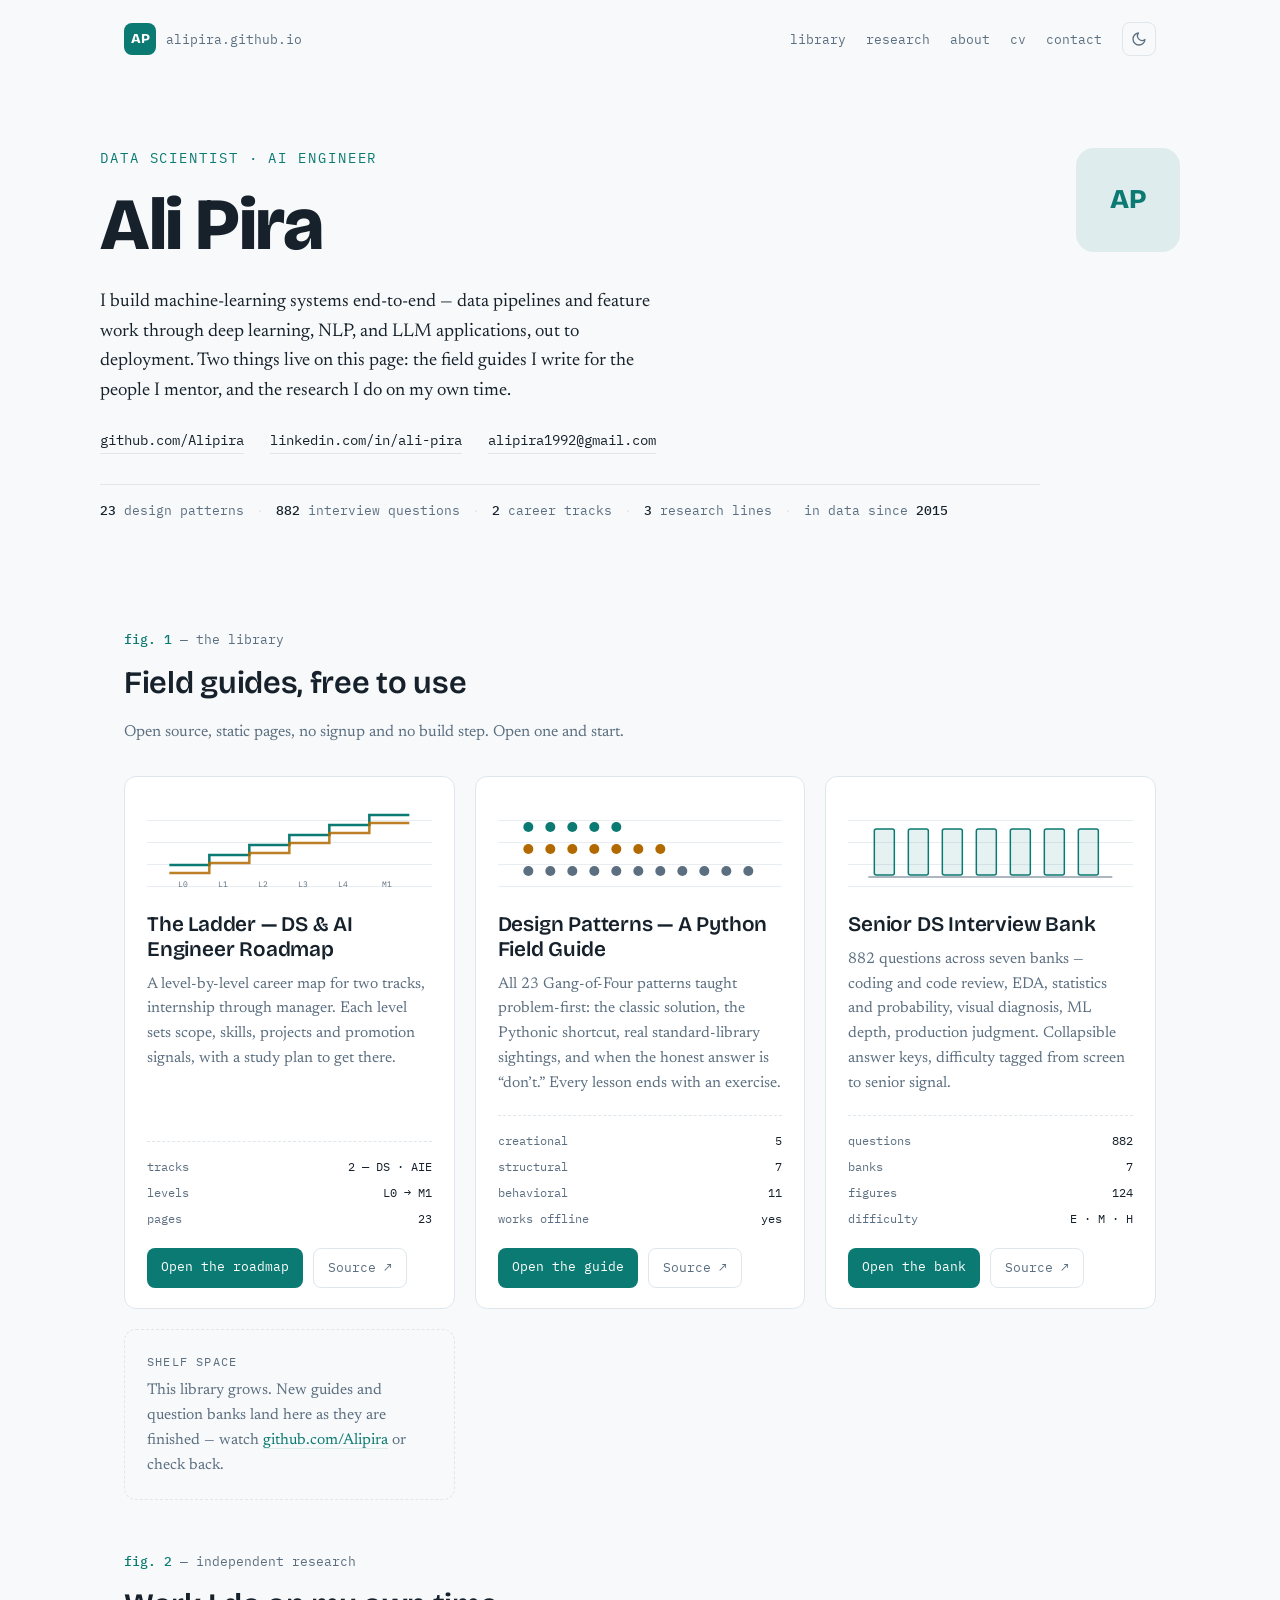
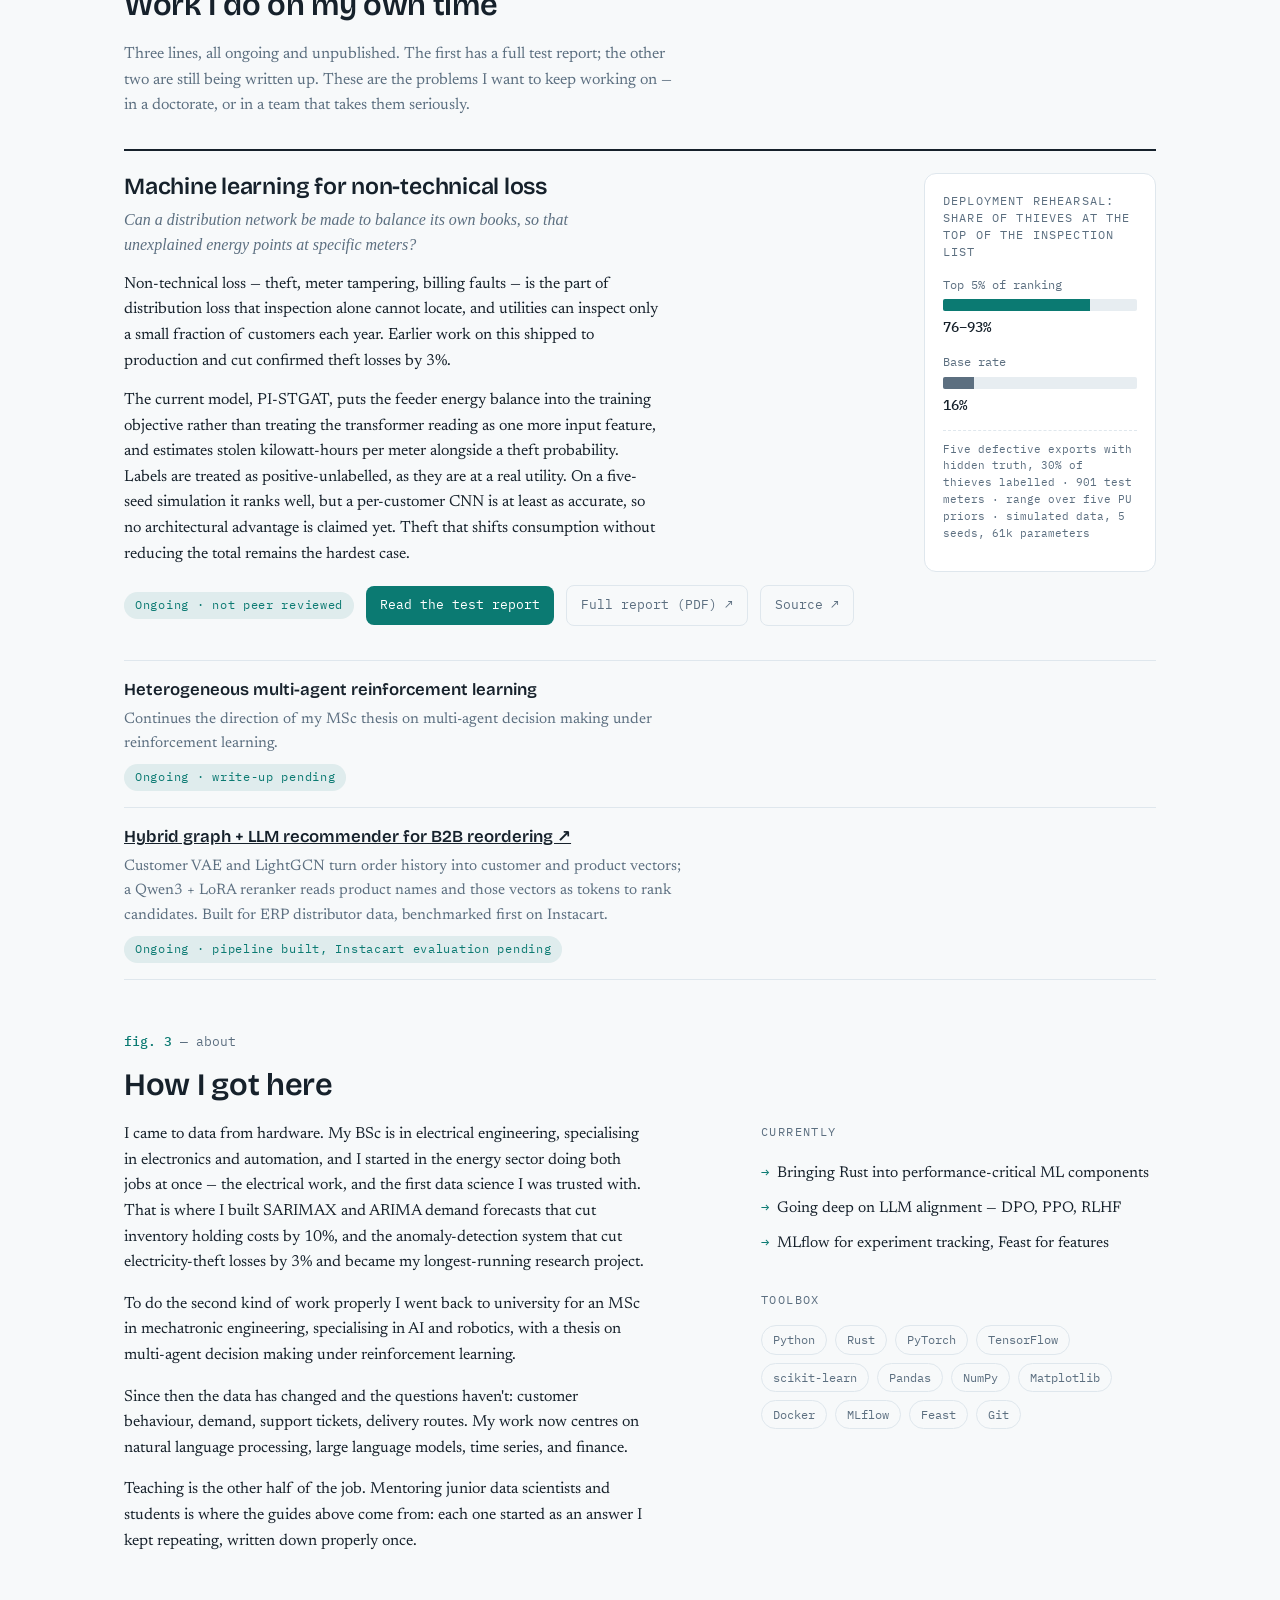
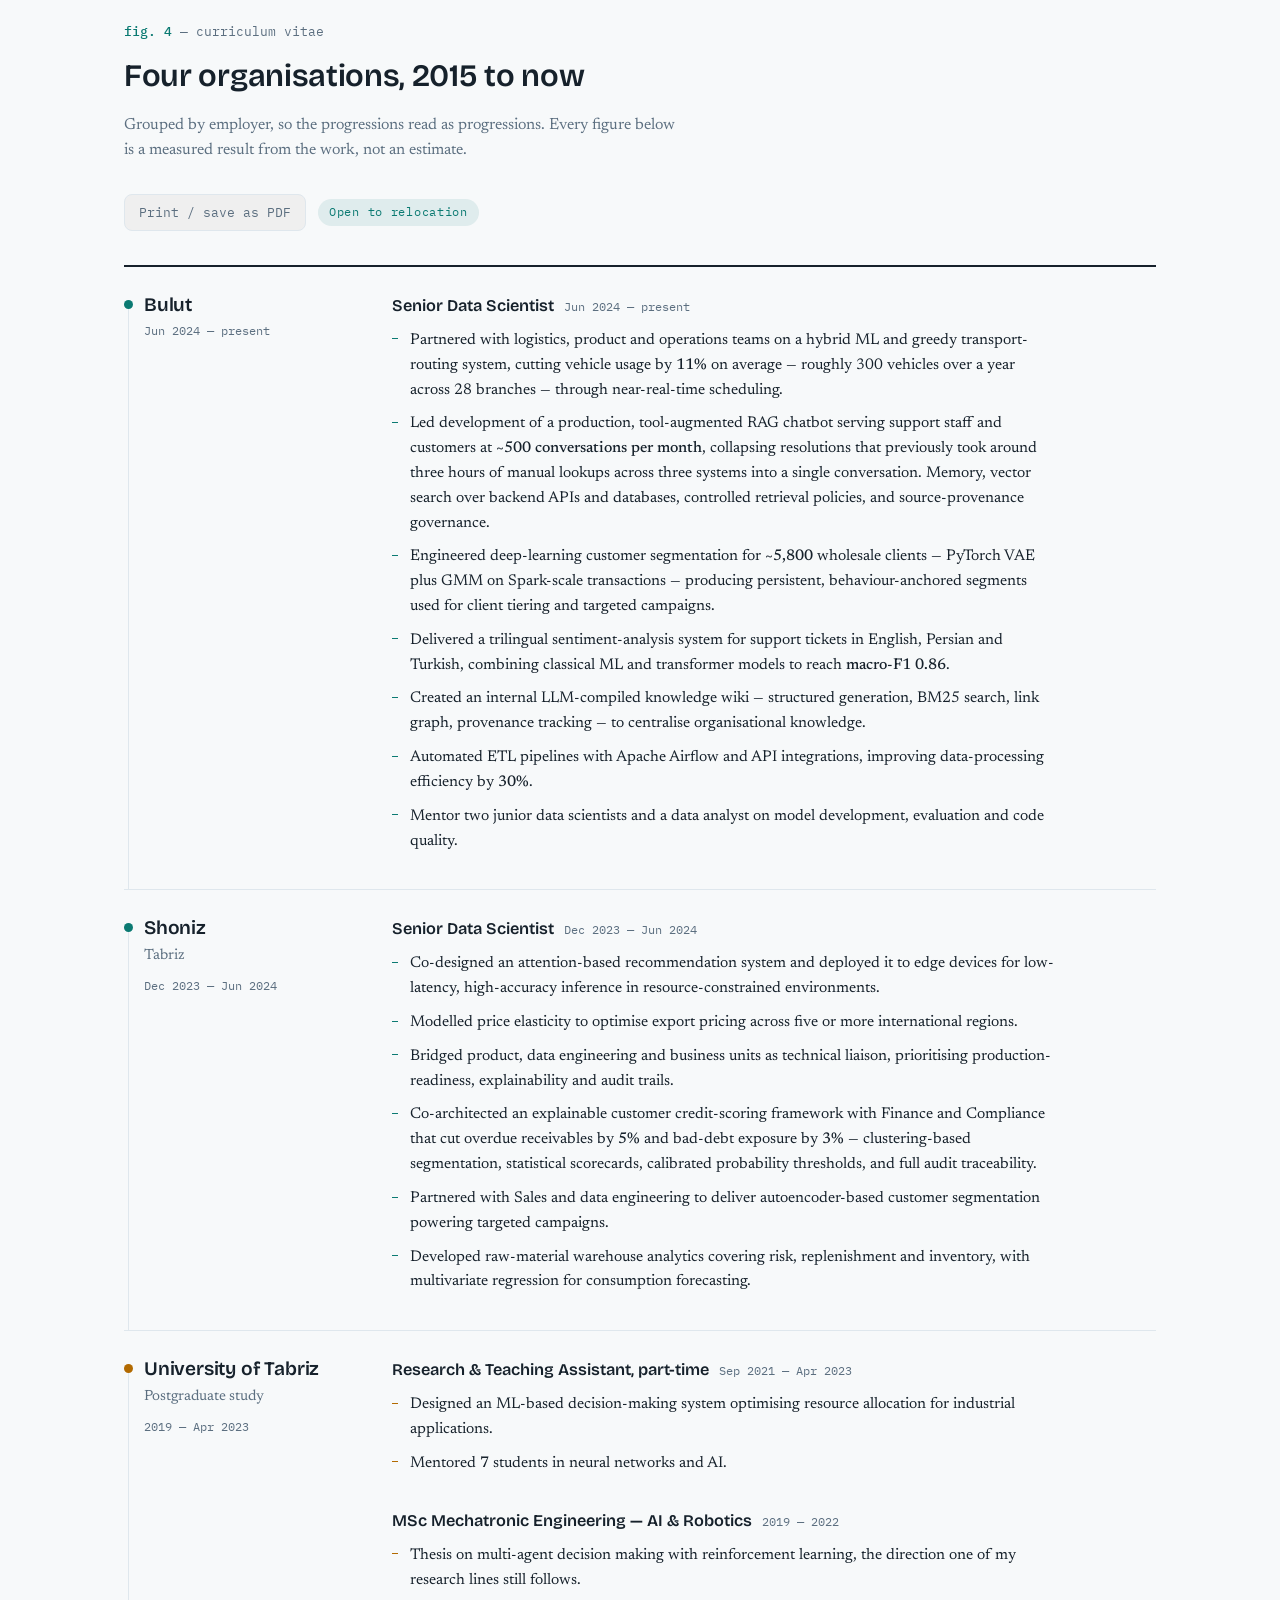
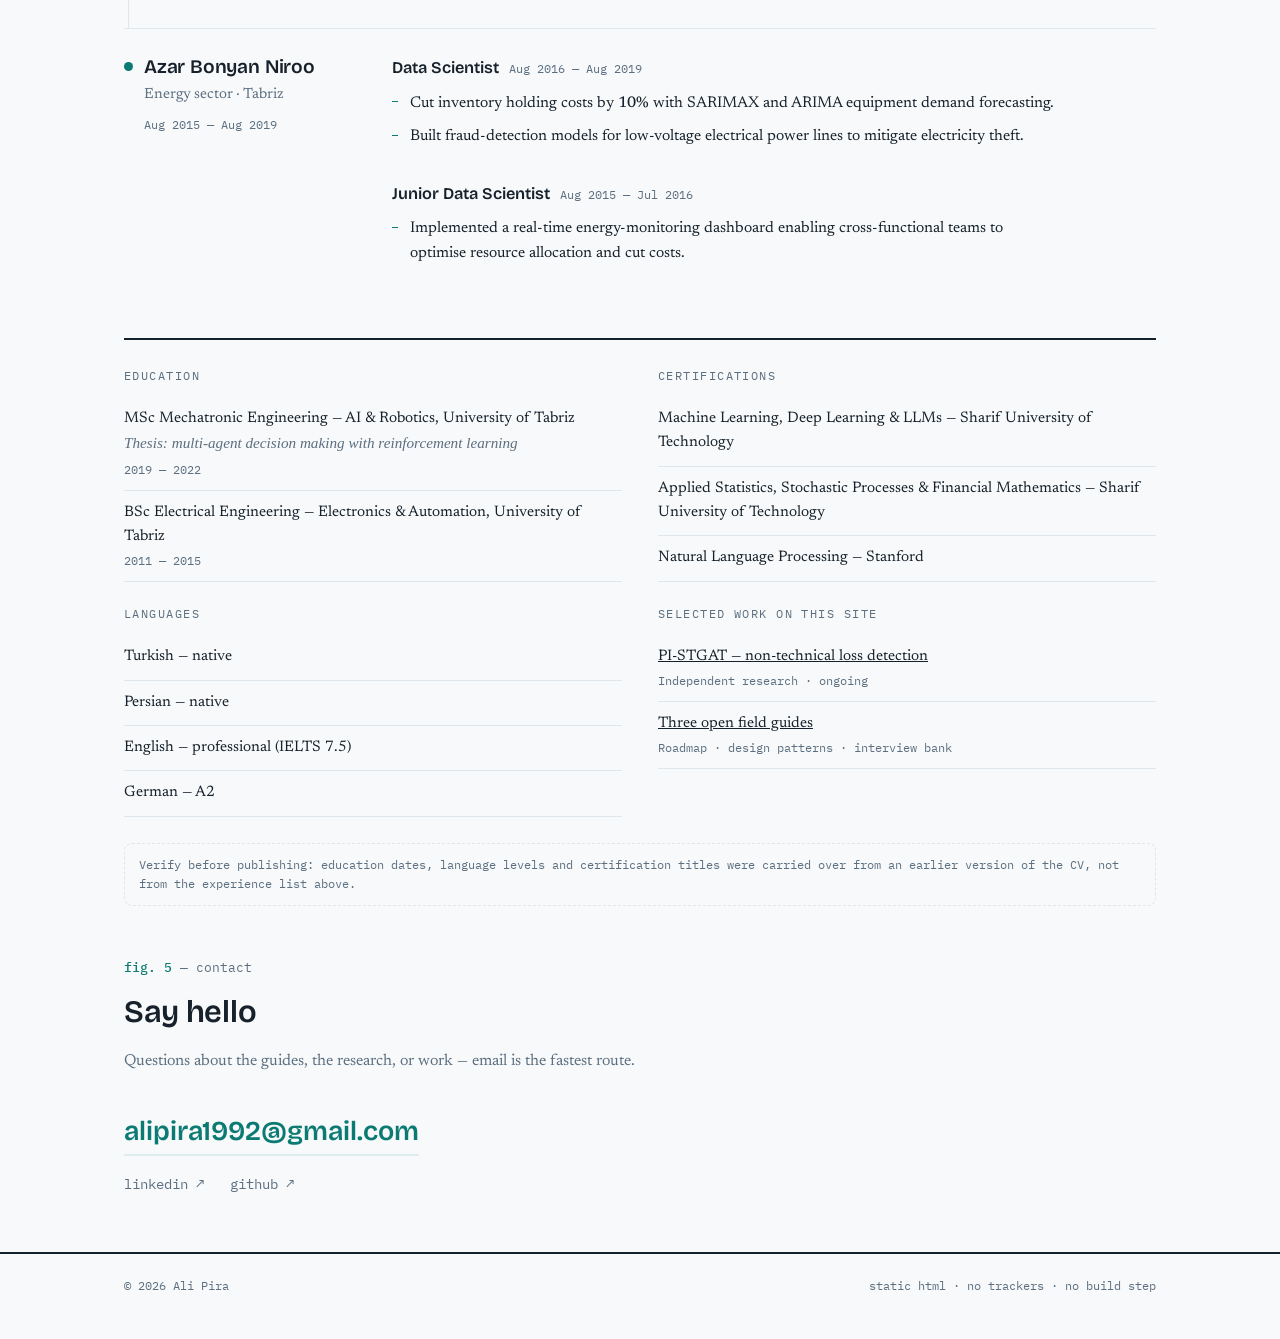
==== commit face30a3: "NTL pages: align with the 5-seed research report; link NTL_detection repo; fix rehearsal bar renderi" ====
--- a/index.html
+++ b/index.html
@@ -237,42 +237,44 @@
           <p>
             Non-technical loss — theft, meter tampering, billing faults — is the
             part of distribution loss that inspection alone cannot locate, and
-            untargeted inspection loses money, which is why utilities tolerate
-            it. Earlier work on this shipped to production and cut confirmed
+            utilities can inspect only a small fraction of customers each year.
+            Earlier work on this shipped to production and cut confirmed
             theft losses by 3%.
           </p>
           <p>
-            The current model, PI-STGAT, puts the feeder energy balance inside
-            the loss function as a physical constraint rather than treating the
-            transformer reading as one more input feature. It therefore has to
-            attribute the unexplained residual to individual meters, and reports
-            estimated stolen kilowatt-hours instead of a bare probability. Where
-            it fails is also measured: theft that shifts consumption without
-            reducing the total violates no conservation law and stays largely
-            invisible.
+            The current model, PI-STGAT, puts the feeder energy balance into the
+            training objective rather than treating the transformer reading as
+            one more input feature, and estimates stolen kilowatt-hours per
+            meter alongside a theft probability. Labels are treated as
+            positive-unlabelled, as they are at a real utility. On a five-seed
+            simulation it ranks well, but a per-customer CNN is at least as
+            accurate, so no architectural advantage is claimed yet. Theft that
+            shifts consumption without reducing the total remains the hardest
+            case.
           </p>
           <div class="study-foot">
-            <span class="status">Ongoing · unpublished</span>
+            <span class="status">Ongoing · not peer reviewed</span>
             <a class="btn btn-primary" href="research/non-technical-loss/">Read the test report</a>
-            <a class="btn btn-ghost" href="https://github.com/Alipira/PI-STGAT/blob/main/report/PI-STGAT_research_report.pdf">Full report (PDF) ↗</a>
-            <a class="btn btn-ghost" href="https://github.com/Alipira/PI-STGAT">Source ↗</a>
+            <a class="btn btn-ghost" href="https://github.com/Alipira/NTL_detection/blob/main/report/PI-STGAT_research_report.pdf">Full report (PDF) ↗</a>
+            <a class="btn btn-ghost" href="https://github.com/Alipira/NTL_detection">Source ↗</a>
           </div>
         </div>
 
         <aside class="panel">
-          <p class="cap">Detection quality on identical realistic-network data</p>
+          <p class="cap">Deployment rehearsal: share of thieves at the top of the inspection list</p>
           <div class="pbar">
-            <span class="lab">PI-STGAT</span>
-            <span class="track"><span class="fill" style="width:90.1%"></span></span>
-            <span class="val">0.901 AUPR</span>
+            <span class="lab">Top 5% of ranking</span>
+            <span class="track"><span class="fill" style="width:76%"></span></span>
+            <span class="val">76–93%</span>
           </div>
           <div class="pbar">
-            <span class="lab">Per-customer 1D-CNN</span>
-            <span class="track"><span class="fill base" style="width:79.3%"></span></span>
-            <span class="val">0.793 AUPR</span>
+            <span class="lab">Base rate</span>
+            <span class="track"><span class="fill base" style="width:16%"></span></span>
+            <span class="val">16%</span>
           </div>
           <p class="foot">
-            Mean of 3 seeds · 150 simulated feeders, ~3,000 meters, 365 days ·
+            Five defective exports with hidden truth, 30% of thieves labelled ·
+            901 test meters · range over five PU priors · simulated data, 5 seeds,
             61k parameters
           </p>
         </aside>
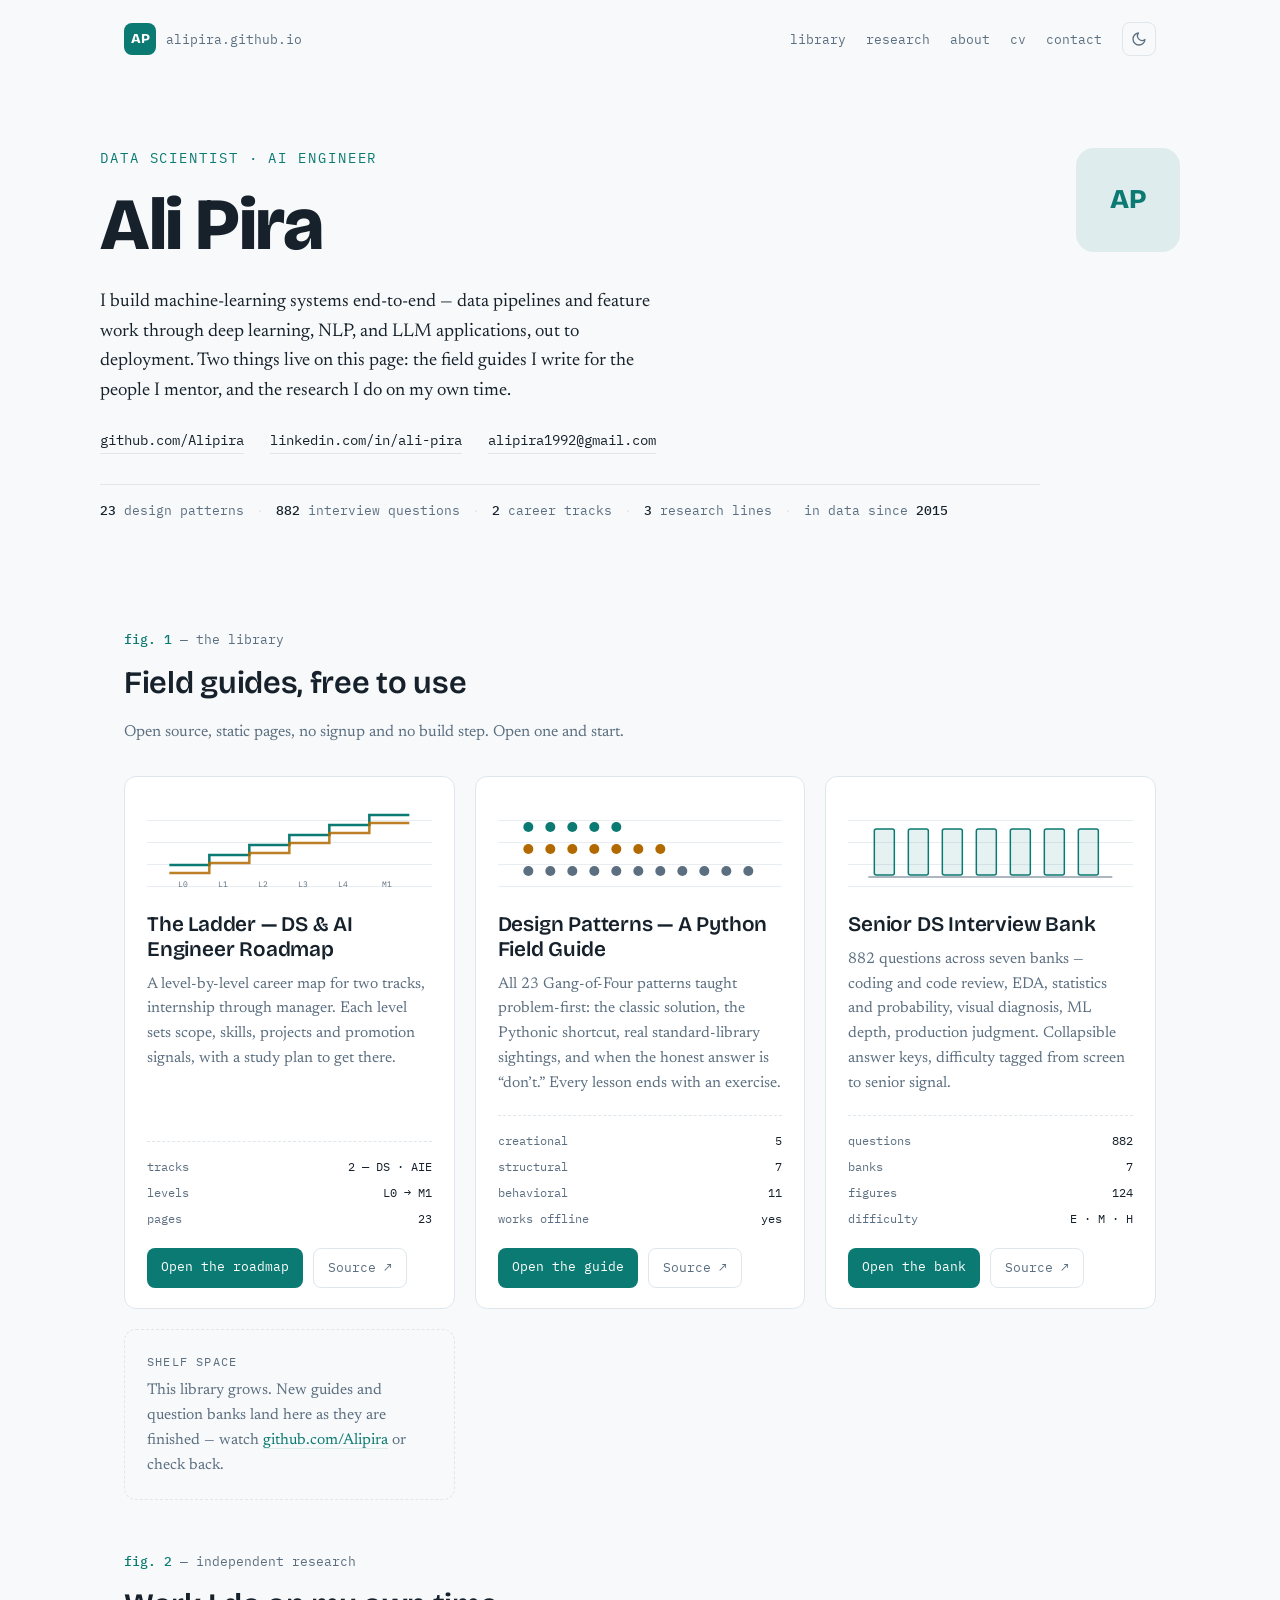
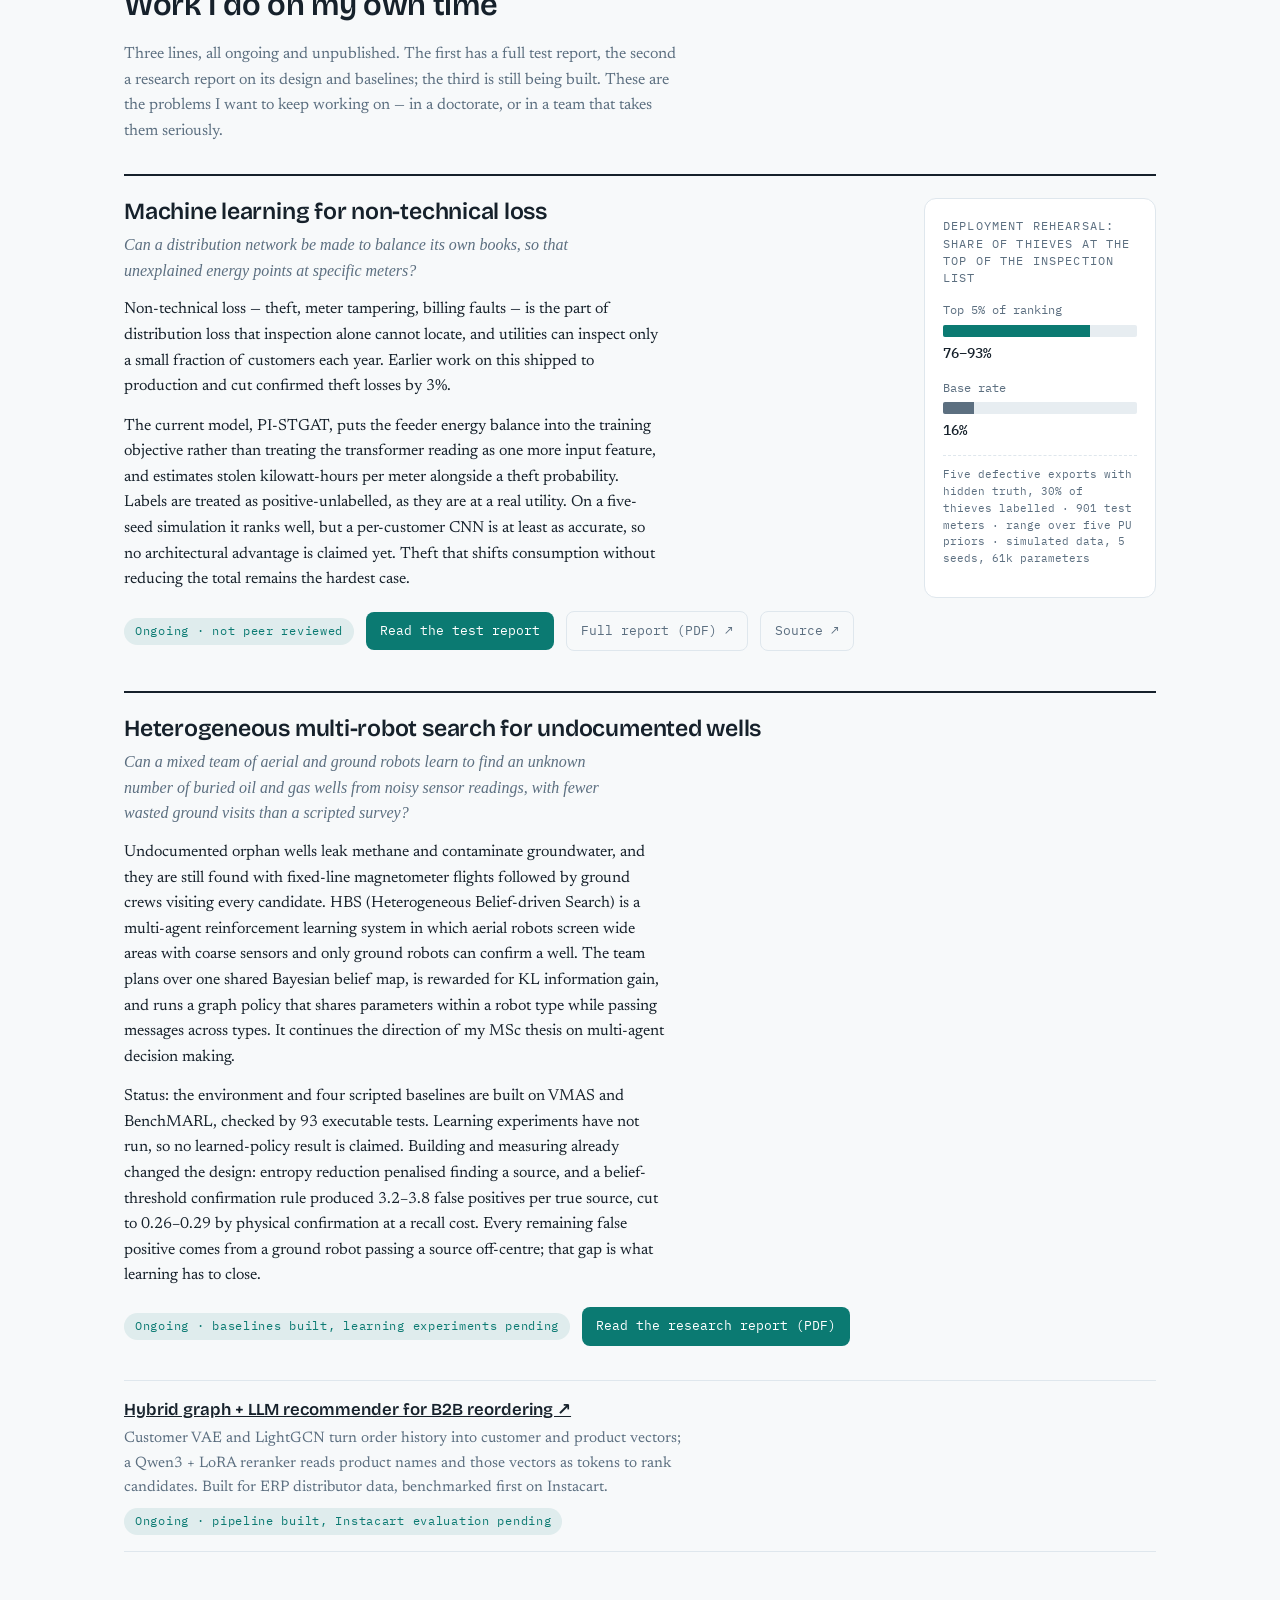
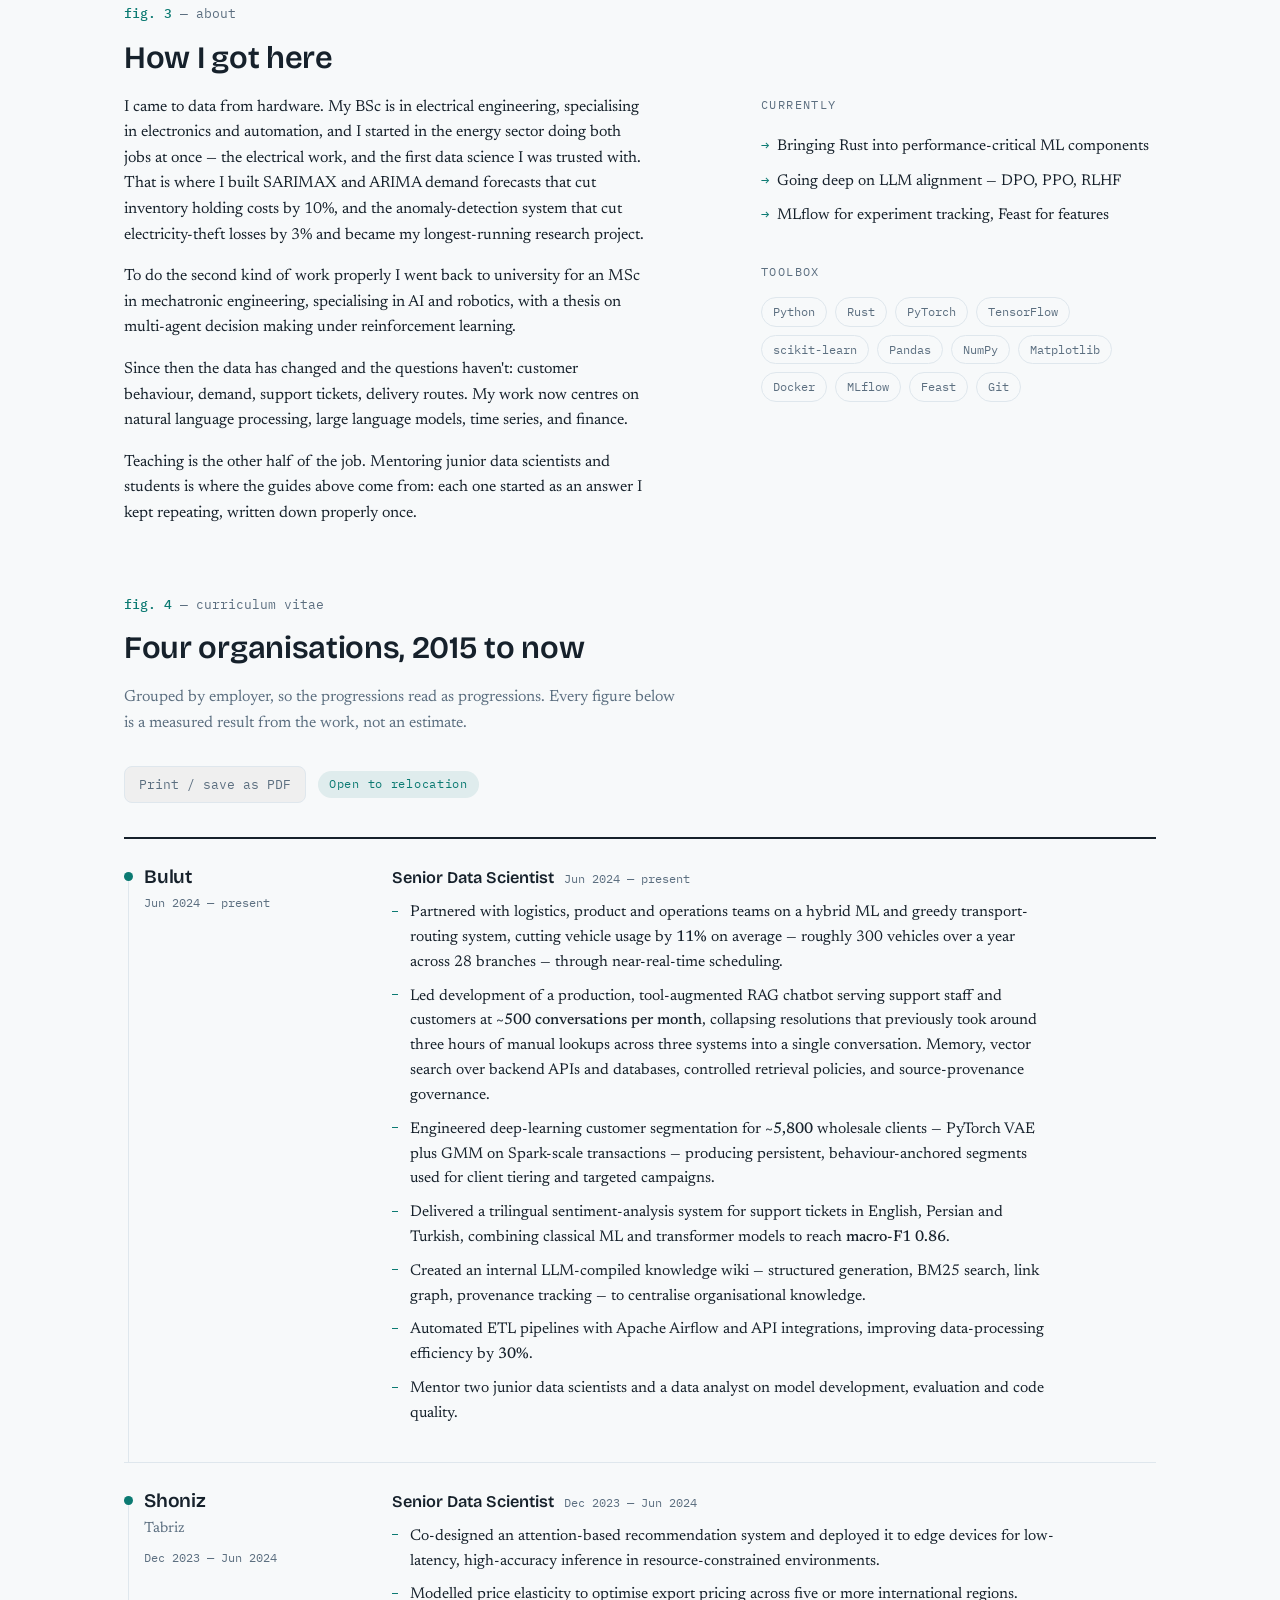
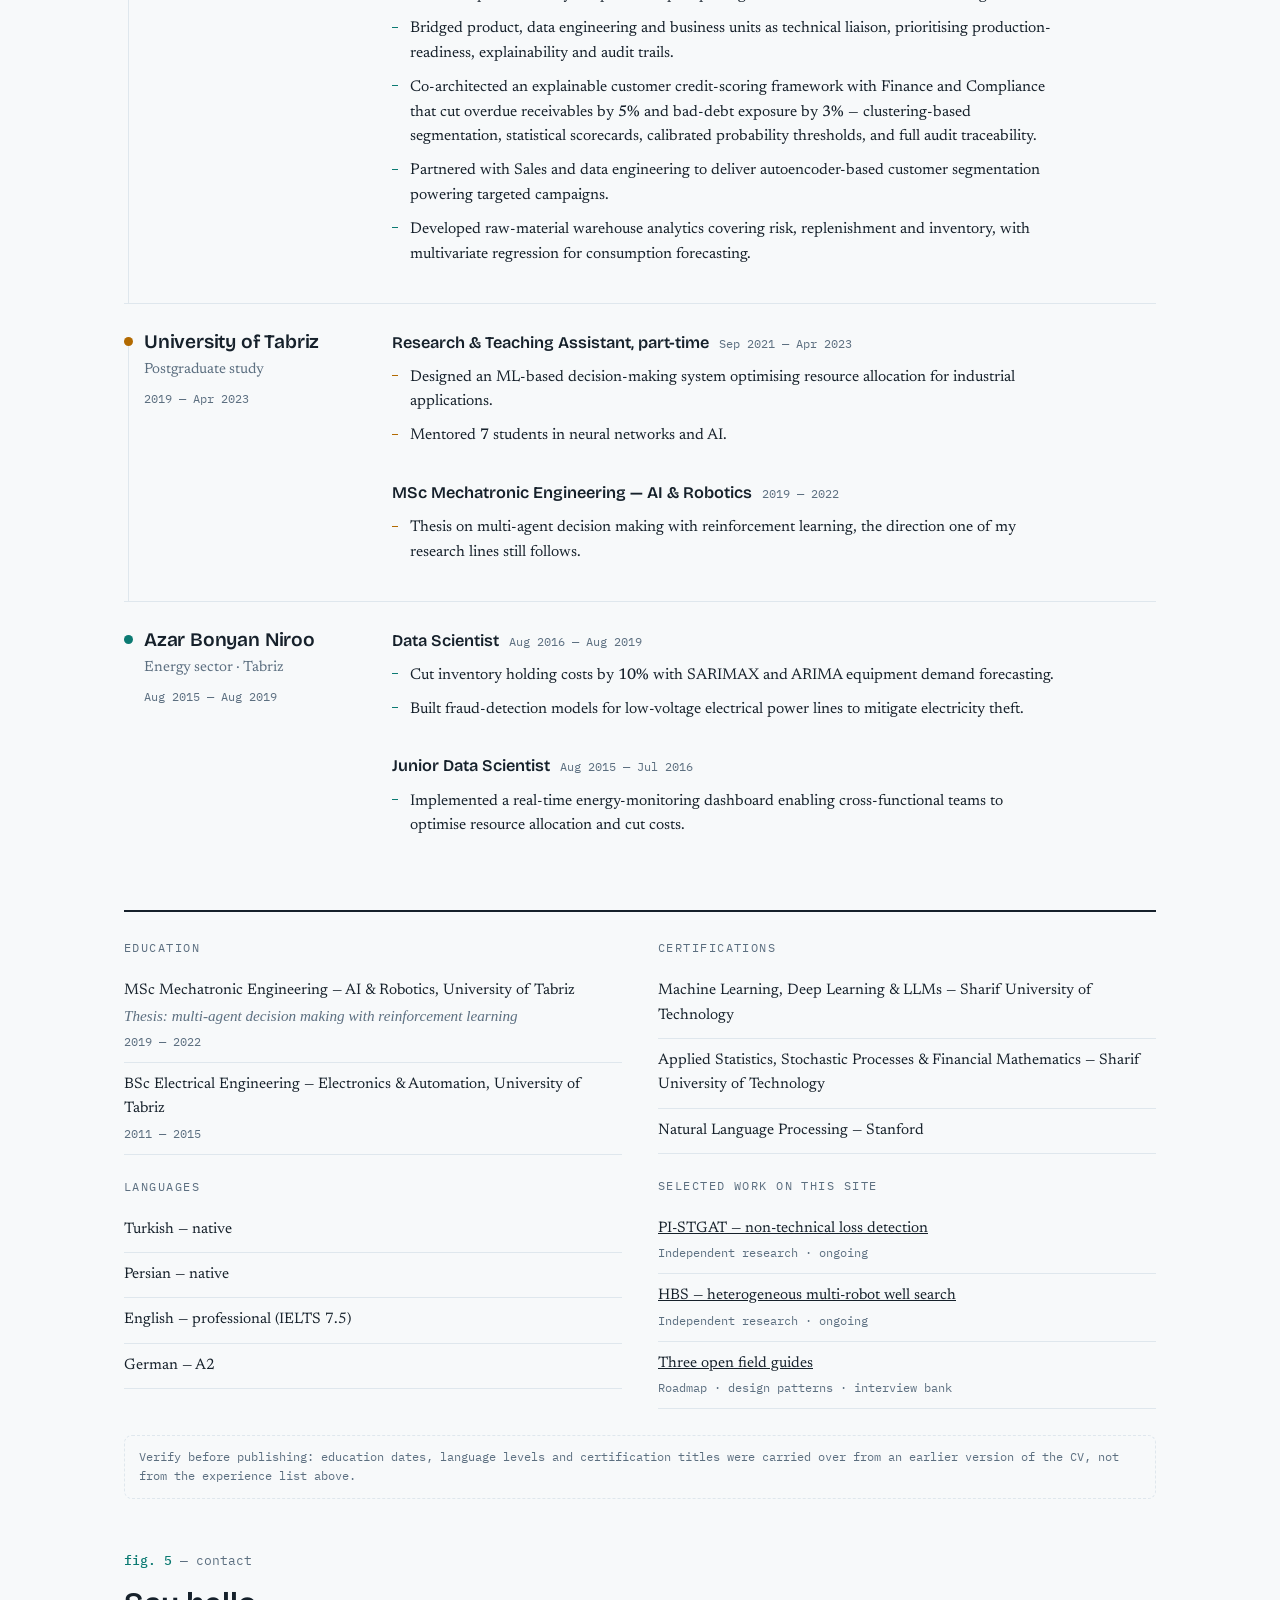
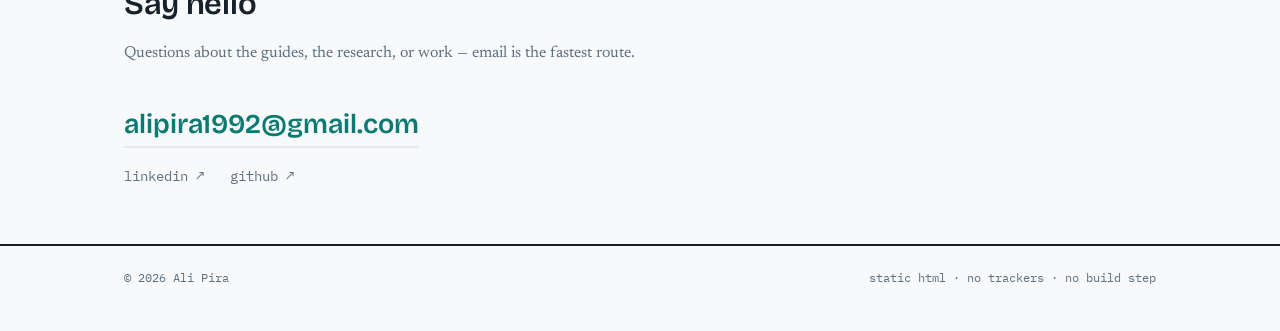
==== commit cec01656: "Add HBS multi-robot search research report and promote it to a study" ====
--- a/index.html
+++ b/index.html
@@ -222,7 +222,8 @@
       <h2>Work I do on my own time</h2>
       <p class="section-intro">
         Three lines, all ongoing and unpublished. The first has a full test
-        report; the other two are still being written up. These are the problems
+        report, the second a research report on its design and baselines;
+        the third is still being built. These are the problems
         I want to keep working on — in a doctorate, or in a team that takes them
         seriously.
       </p>
@@ -280,15 +281,45 @@
         </aside>
       </article>
 
+      <article class="study study-solo reveal">
+        <div>
+          <h3>Heterogeneous multi-robot search for undocumented wells</h3>
+          <p class="question">
+            Can a mixed team of aerial and ground robots learn to find an unknown
+            number of buried oil and gas wells from noisy sensor readings, with
+            fewer wasted ground visits than a scripted survey?
+          </p>
+          <p>
+            Undocumented orphan wells leak methane and contaminate groundwater,
+            and they are still found with fixed-line magnetometer flights followed
+            by ground crews visiting every candidate. HBS (Heterogeneous
+            Belief-driven Search) is a multi-agent reinforcement learning system
+            in which aerial robots screen wide areas with coarse sensors and only
+            ground robots can confirm a well. The team plans over one shared
+            Bayesian belief map, is rewarded for KL information gain, and runs a
+            graph policy that shares parameters within a robot type while passing
+            messages across types. It continues the direction of my MSc thesis on
+            multi-agent decision making.
+          </p>
+          <p>
+            Status: the environment and four scripted baselines are built on VMAS
+            and BenchMARL, checked by 93 executable tests. Learning experiments
+            have not run, so no learned-policy result is claimed. Building and
+            measuring already changed the design: entropy reduction penalised
+            finding a source, and a belief-threshold confirmation rule produced
+            3.2–3.8 false positives per true source, cut to 0.26–0.29 by physical
+            confirmation at a recall cost. Every remaining false positive comes
+            from a ground robot passing a source off-centre; that gap is what
+            learning has to close.
+          </p>
+          <div class="study-foot">
+            <span class="status">Ongoing · baselines built, learning experiments pending</span>
+            <a class="btn btn-primary" href="research/multi-robot-search/HBS_research_report.pdf">Read the research report (PDF)</a>
+          </div>
+        </div>
+      </article>
+
       <ul class="also">
-        <li>
-          <h4>Heterogeneous multi-agent reinforcement learning</h4>
-          <p>
-            Continues the direction of my MSc thesis on multi-agent decision
-            making under reinforcement learning.
-          </p>
-          <span class="status">Ongoing · write-up pending</span>
-        </li>
         <li>
           <h4><a href="https://github.com/Alipira/Recommendation">Hybrid graph + LLM recommender for B2B reordering ↗</a></h4>
           <p>
@@ -503,6 +534,7 @@
           <p class="mini stacked">Selected work on this site</p>
           <ul class="cred">
             <li><a href="#research">PI-STGAT — non-technical loss detection</a><span class="when">Independent research · ongoing</span></li>
+            <li><a href="#research">HBS — heterogeneous multi-robot well search</a><span class="when">Independent research · ongoing</span></li>
             <li><a href="#library">Three open field guides</a><span class="when">Roadmap · design patterns · interview bank</span></li>
           </ul>
         </div>
--- a/assets/home.css
+++ b/assets/home.css
@@ -76,6 +76,7 @@
   border-top:2px solid var(--ink);padding-top:22px;
   display:grid;grid-template-columns:1fr 232px;gap:36px;
 }
+.study-solo{grid-template-columns:1fr;margin-top:40px}
 .study h3{font-size:1.45rem;line-height:1.2;margin-bottom:6px}
 .question{
   font-style:italic;color:var(--muted);font-size:1.05rem;margin-bottom:16px;max-width:52ch;
